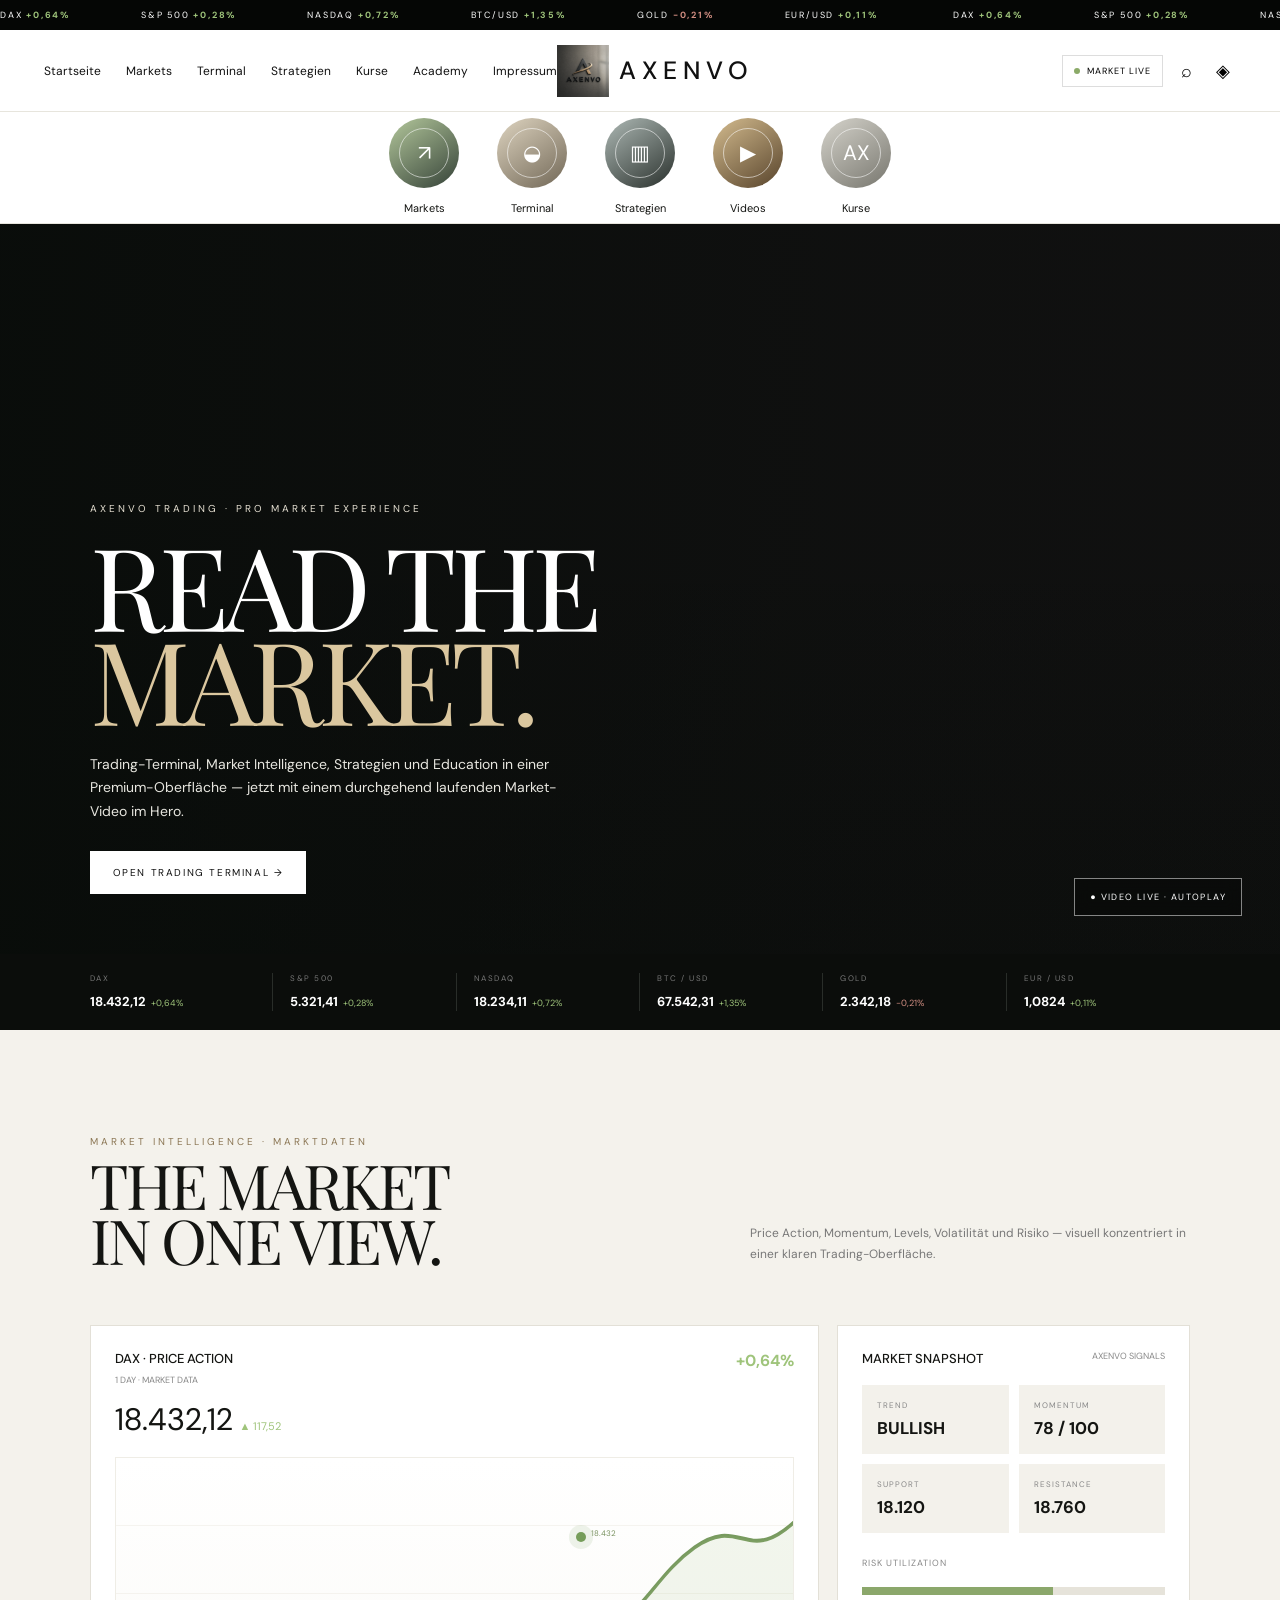
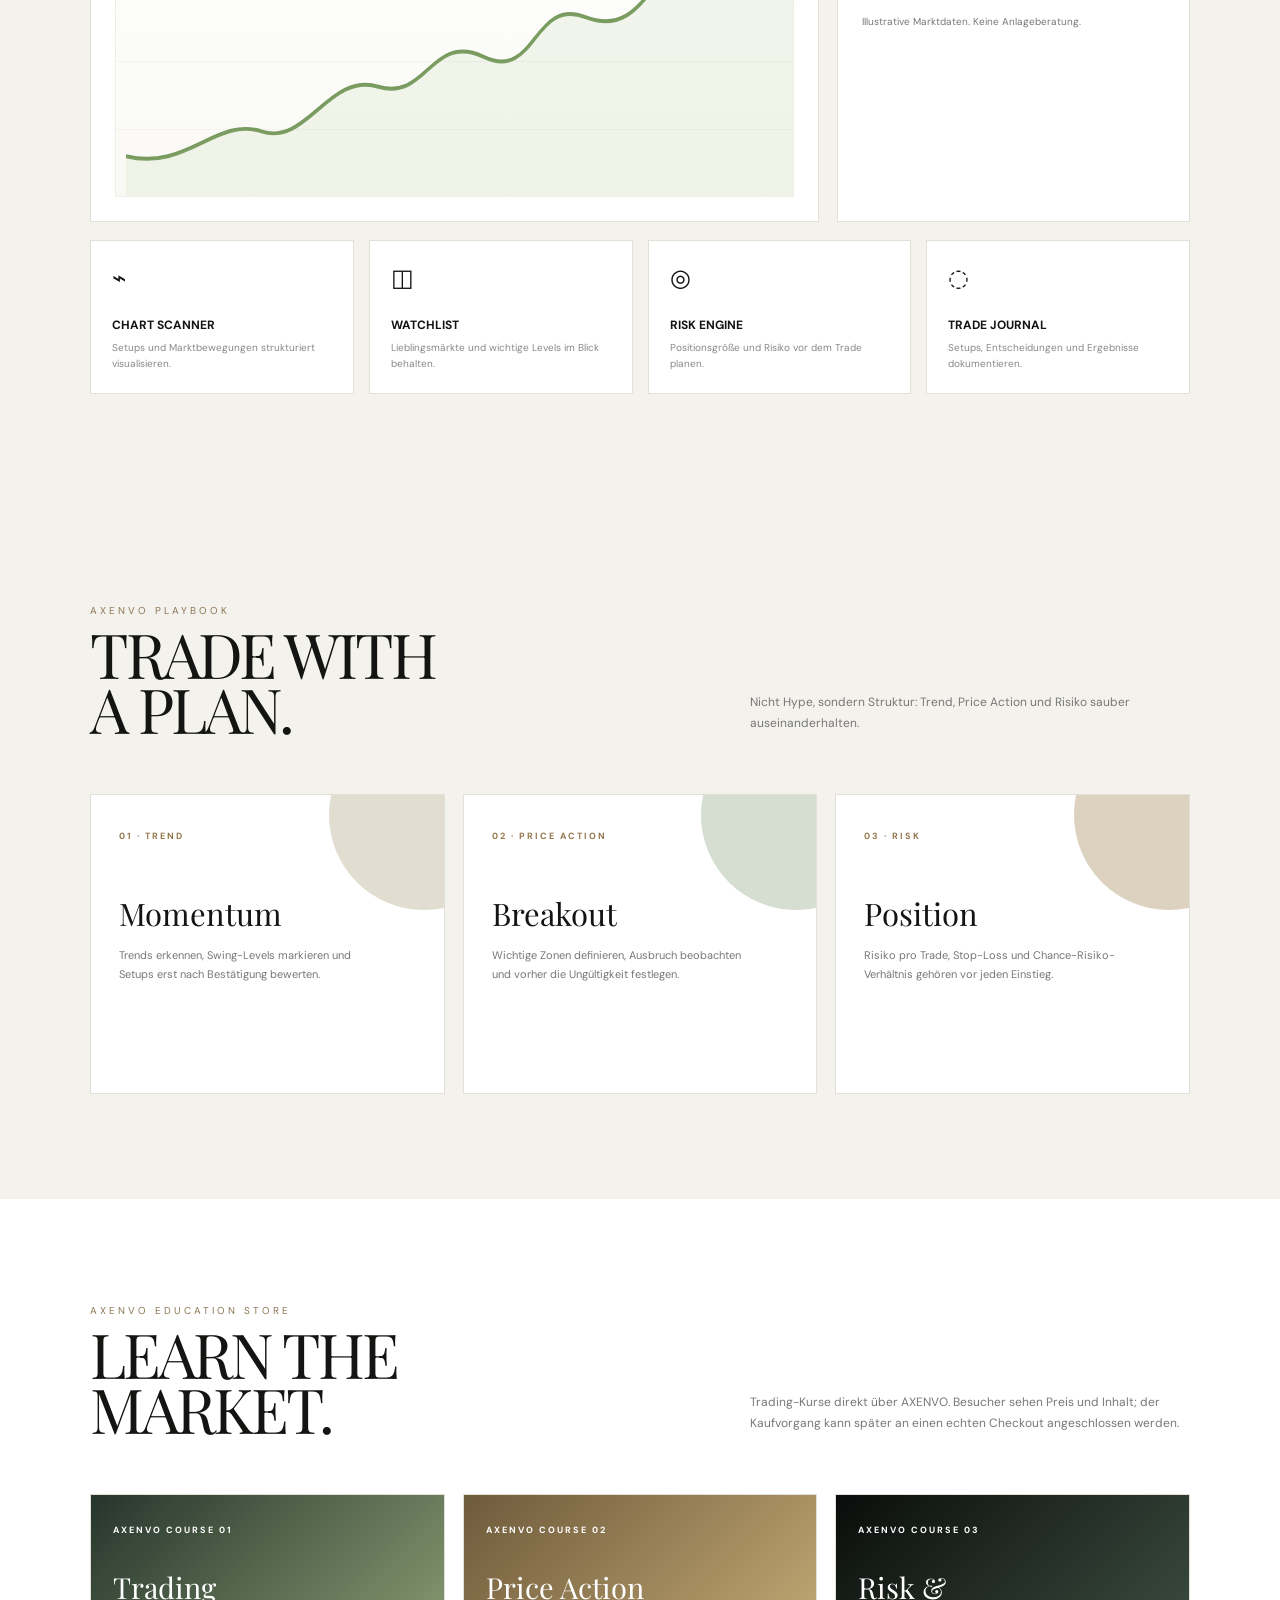
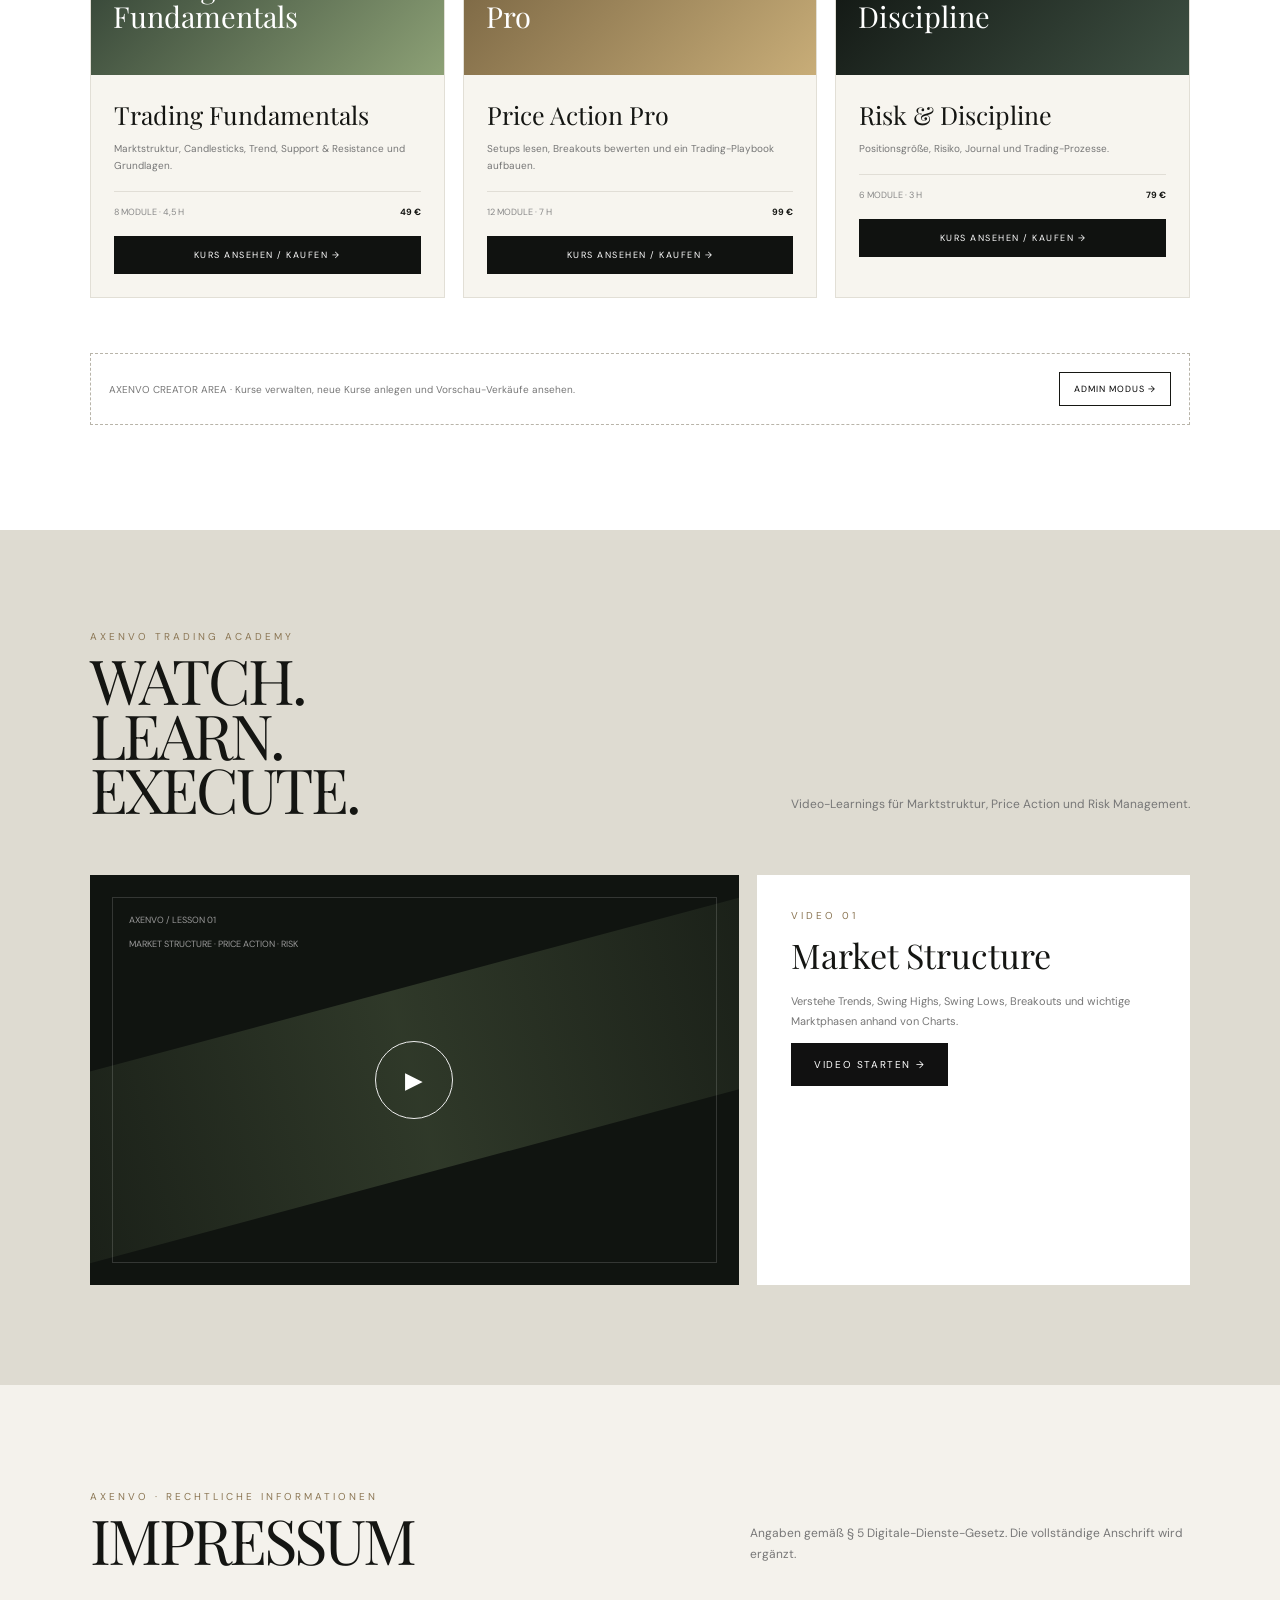
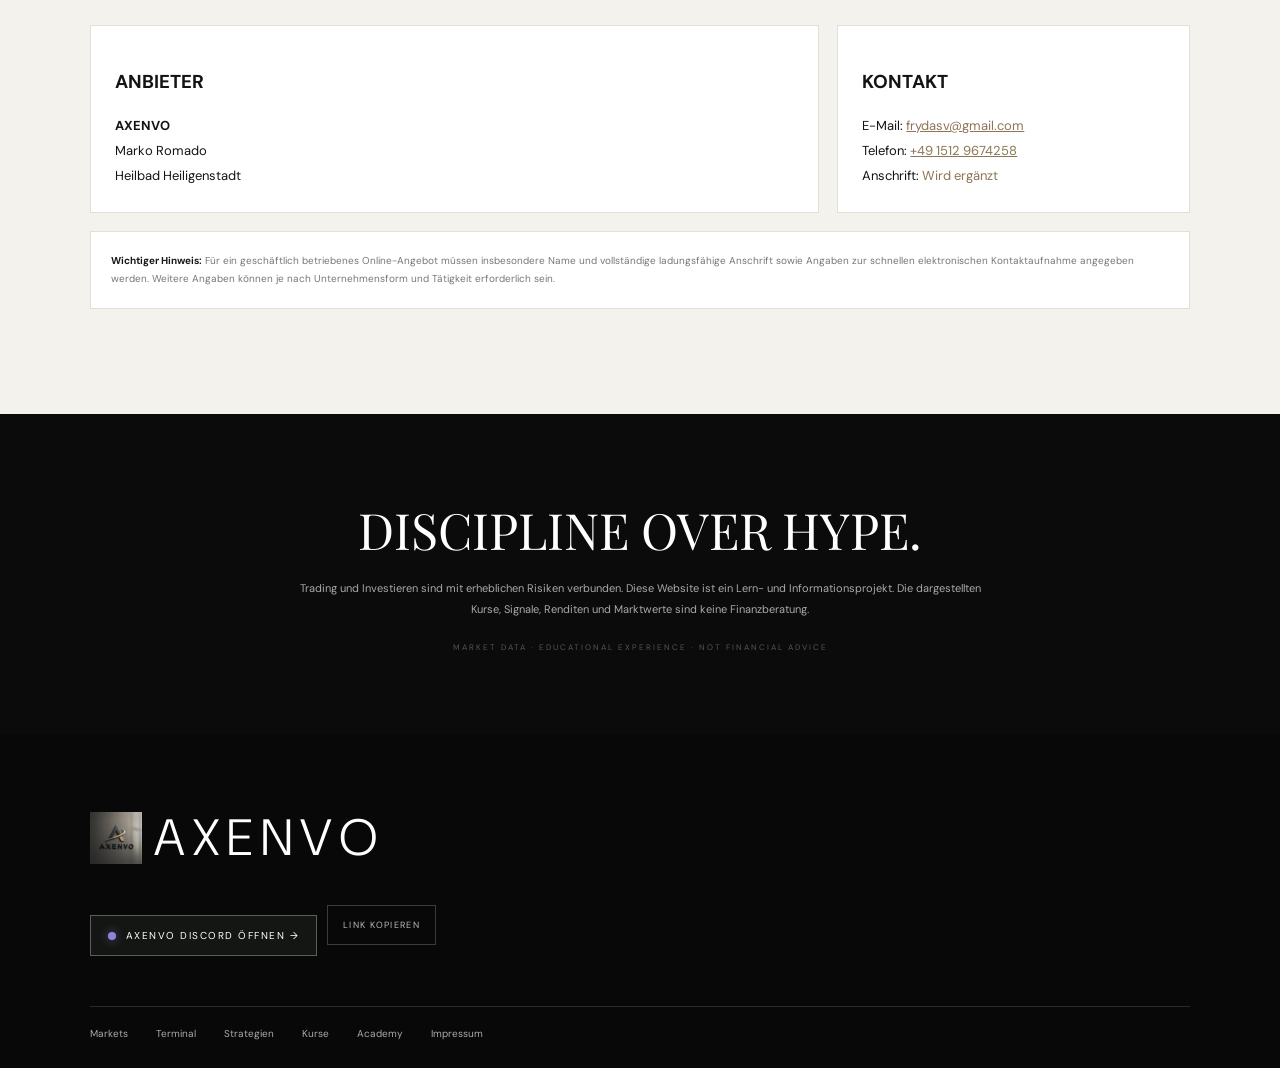
==== index.html @ d3777ba8 "Add files via upload" ====
<!doctype html>
<html lang="de">
<head>
<meta charset="utf-8">
<meta name="viewport" content="width=device-width,initial-scale=1">
<title>AXENVO — Trading Terminal</title>
<style>
@import url('https://fonts.googleapis.com/css2?family=DM+Sans:wght@400;500;600;700&family=Playfair+Display:wght@400;500&display=swap');
*{box-sizing:border-box}html{scroll-behavior:smooth}body{margin:0;background:#f4f2ec;color:#141512;font-family:"DM Sans",Arial,sans-serif}button,a{font:inherit}
.top{height:30px;background:#050605;color:#fff;display:flex;align-items:center;overflow:hidden;white-space:nowrap;font-size:9px;letter-spacing:1.8px}.ticker{min-width:max-content;animation:marquee 35s linear infinite}.ticker span{margin-right:70px}.up{color:#9fc47b}.down{color:#d28e82}@keyframes marquee{to{transform:translateX(-50%)}}
.header{height:82px;background:#fff;display:grid;grid-template-columns:1fr auto 1fr;align-items:center;padding:0 44px;border-bottom:1px solid #e7e5dd;position:sticky;top:0;z-index:50}.nav{display:flex;gap:25px;align-items:center}.nav a{font-size:12px;color:#111;text-decoration:none}.brand{display:flex;align-items:center;gap:10px;color:#111;text-decoration:none}.brand img{width:52px;height:52px;object-fit:contain;background:#fff}.brand b{font-size:25px;font-weight:500;letter-spacing:6px}.actions{justify-self:end;display:flex;align-items:center;gap:12px}.actions button{border:0;background:none;cursor:pointer;font-size:18px}.live{font-size:9px!important;letter-spacing:1px;border:1px solid #ddd!important;padding:9px 11px!important}.live:before{content:"";display:inline-block;width:6px;height:6px;border-radius:50%;background:#8baa68;margin-right:7px;animation:blink 1.4s infinite}@keyframes blink{50%{opacity:.2}}
.categories{height:112px;background:#fff;display:flex;justify-content:center;align-items:center;gap:38px;border-bottom:1px solid #e7e5dd}.cat{text-align:center;cursor:pointer}.circle{width:70px;height:70px;border-radius:50%;display:grid;place-items:center;margin-bottom:8px;color:#fff;font-size:21px;position:relative;overflow:hidden}.circle:after{content:"";position:absolute;inset:10px;border:1px solid rgba(255,255,255,.55);border-radius:50%}.c1{background:linear-gradient(145deg,#b4c89c,#344137)}.c2{background:linear-gradient(145deg,#ded4c0,#716756)}.c3{background:linear-gradient(145deg,#aeb9b5,#29302c)}.c4{background:linear-gradient(145deg,#d4bc8f,#57432b)}.c5{background:linear-gradient(145deg,#d6d4cc,#77766e)}.cat span{font-size:11px}
.hero{height:730px;position:relative;overflow:hidden;background:#111;display:flex;align-items:flex-end}.hero-video{position:absolute;inset:0;width:100%;height:100%;object-fit:cover;filter:brightness(.55) saturate(.82)}.hero-video-overlay{position:absolute;inset:0;background:linear-gradient(90deg,rgba(8,12,9,.84),rgba(8,12,9,.22) 65%,rgba(8,12,9,.08)),linear-gradient(0deg,rgba(8,12,9,.38),transparent 55%)}.hero-copy{position:relative;z-index:4;padding:0 7% 60px;color:#fff;max-width:820px}.eyebrow{font-size:10px;letter-spacing:3px;color:#e6e0d2;margin-bottom:22px}.hero h1{font-family:"Playfair Display",serif;font-size:clamp(70px,9vw,135px);font-weight:400;line-height:.82;letter-spacing:-6px;margin:0}.hero h1 em{color:#dbc79f;font-style:normal}.hero p{font-size:14px;line-height:1.7;max-width:470px;color:#e8e7e0;margin:27px 0}.btn{background:#fff;border:0;color:#111;padding:15px 23px;font-size:10px;letter-spacing:1.6px;cursor:pointer}.btn.dark{background:#111;color:#fff}.video-badge{position:absolute;right:38px;bottom:38px;z-index:5;border:1px solid rgba(255,255,255,.5);background:rgba(0,0,0,.25);backdrop-filter:blur(8px);color:#fff;padding:12px 15px;font-size:9px;letter-spacing:1.4px}
.market-strip{background:#0b0d0b;color:#fff;padding:19px 7%;display:grid;grid-template-columns:repeat(6,1fr);gap:0}.market{padding:0 17px;border-right:1px solid #292d29}.market:first-child{padding-left:0}.market:last-child{border:0}.market small{display:block;color:#777;font-size:8px;letter-spacing:1.5px;margin-bottom:7px}.market strong{font-size:13px}.market span{font-size:9px;margin-left:5px}
.section{padding:105px 7%;background:#f4f2ec}.head{display:flex;justify-content:space-between;align-items:end;gap:30px;margin-bottom:48px}.label{font-size:10px;letter-spacing:3px;color:#8b7654}.head h2{font-family:"Playfair Display",serif;font-weight:400;font-size:62px;line-height:.88;letter-spacing:-3px;margin:10px 0}.muted{color:#777;max-width:440px;line-height:1.75;font-size:12px}
.dashboard{display:grid;grid-template-columns:1.55fr .75fr;gap:18px}.card{background:#fff;border:1px solid #e3e0d7;padding:24px}.card-title{display:flex;justify-content:space-between;align-items:start}.card-title h3{font-size:13px;font-weight:500;margin:0}.card-title small{font-size:9px;color:#888}.big{font-size:31px;margin-top:11px}.big span{font-size:11px}.big-chart{height:340px;margin-top:17px;position:relative;overflow:hidden;background:linear-gradient(#fff,#faf9f5);border:1px solid #efede6}.gridlines{position:absolute;inset:0;background:repeating-linear-gradient(to bottom,transparent 0,transparent 67px,#ece9e1 68px)}.big-chart svg{position:absolute;inset:10px;width:100%;height:100%}.marker{position:absolute;left:68%;top:22%;width:10px;height:10px;border-radius:50%;background:#769d5a;box-shadow:0 0 0 7px rgba(118,157,90,.12)}.marker span{position:absolute;left:15px;top:-4px;font-size:8px;color:#78915f;white-space:nowrap}.stats{display:grid;grid-template-columns:1fr 1fr;gap:10px;margin-top:18px}.stat{background:#f3f1eb;padding:15px}.stat small{display:block;color:#888;font-size:8px;letter-spacing:1px}.stat strong{display:block;font-size:17px;margin-top:7px}.riskbar{margin-top:18px;height:8px;background:#e6e3da;position:relative}.riskbar i{position:absolute;left:0;top:0;bottom:0;width:63%;background:#8ba76b}
.tools{display:grid;grid-template-columns:repeat(4,1fr);gap:15px;margin-top:18px}.tool{background:#fff;border:1px solid #e3e0d7;padding:21px;min-height:145px}.tool .icon{font-size:24px;margin-bottom:24px}.tool h4{font-size:12px;margin:0 0 7px}.tool p{font-size:10px;color:#888;line-height:1.6;margin:0}
.strategy{display:grid;grid-template-columns:repeat(3,1fr);gap:18px}.strategy-card{background:#fff;border:1px solid #e3e0d7;min-height:300px;padding:28px;position:relative;overflow:hidden}.strategy-card:after{content:"";position:absolute;width:190px;height:190px;border-radius:50%;right:-75px;top:-75px;background:#e1ddd1}.strategy-card:nth-child(2):after{background:#d5ded0}.strategy-card:nth-child(3):after{background:#ddd2c0}.strategy-card strong{font-size:9px;letter-spacing:2px;color:#94764c}.strategy-card h3{font-family:"Playfair Display",serif;font-weight:400;font-size:31px;margin:48px 0 12px}.strategy-card p{font-size:11px;color:#777;line-height:1.75;max-width:260px}
.course-section{padding:105px 7%;background:#fff}.course-grid{display:grid;grid-template-columns:repeat(3,1fr);gap:18px}.course-card{border:1px solid #e2dfd6;background:#f7f5ef;overflow:hidden}.course-art{height:180px;background:linear-gradient(135deg,#26352c,#8da176);position:relative;color:#fff;padding:22px;overflow:hidden}.course-art.gold{background:linear-gradient(135deg,#6e5b3b,#c8ad78)}.course-art.dark{background:linear-gradient(135deg,#0a0d0b,#3f5143)}.course-art strong{font-size:9px;letter-spacing:2px}.course-art b{display:block;font-family:"Playfair Display",serif;font-weight:400;font-size:29px;line-height:1;margin-top:35px;max-width:190px}.course-info{padding:23px}.course-info h3{font-family:"Playfair Display",serif;font-size:25px;font-weight:400;margin:0 0 9px}.course-info p{font-size:10px;line-height:1.7;color:#777;margin:0 0 17px}.course-meta{display:flex;justify-content:space-between;font-size:9px;color:#888;border-top:1px solid #e1ded6;padding-top:14px}.course-price{color:#151613;font-weight:700}.buy{margin-top:18px;width:100%;padding:13px;background:#101210;color:#fff;border:0;cursor:pointer;font-size:9px;letter-spacing:1.5px}
.video-section{padding:100px 7%;background:#dedbd1}.video-grid{display:grid;grid-template-columns:1.2fr .8fr;gap:18px}.video{min-height:410px;background:#101410;position:relative;display:flex;align-items:center;justify-content:center;overflow:hidden}.video:before{content:"";position:absolute;width:170%;height:45%;background:linear-gradient(90deg,transparent,#8da774,transparent);transform:rotate(-15deg);animation:scan 4s linear infinite;opacity:.25}@keyframes scan{from{transform:translateX(-35%) rotate(-15deg)}to{transform:translateX(35%) rotate(-15deg)}}.video-ui{position:absolute;inset:22px;border:1px solid rgba(255,255,255,.15);padding:16px;color:#999;font-size:9px}.play{z-index:2;width:78px;height:78px;border:1px solid #eee;border-radius:50%;display:grid;place-items:center;color:#fff;font-size:23px}.video-caption{background:#fff;padding:34px}.video-caption h3{font-family:"Playfair Display",serif;font-size:34px;font-weight:400;margin:10px 0 14px}.video-caption p{font-size:11px;color:#777;line-height:1.8}
.admin-entry{margin-top:55px;border:1px dashed #b8b4a9;padding:18px;display:flex;justify-content:space-between;align-items:center;gap:20px}.admin-entry span{font-size:10px;color:#777}.admin-btn{border:1px solid #161713;background:#fff;padding:10px 14px;font-size:9px;letter-spacing:1px;cursor:pointer}
.risk{background:#0a0b0a;color:#fff;padding:82px 7%;text-align:center}.risk h2{font-family:"Playfair Display",serif;font-weight:400;font-size:50px;margin:0 0 15px}.risk p{max-width:690px;margin:auto;color:#aaa;font-size:11px;line-height:1.9}.risk small{display:block;color:#555;font-size:8px;letter-spacing:2px;margin-top:22px}

.discord-link{display:inline-flex;align-items:center;gap:10px;padding:12px 16px;border:1px solid #3a3c39;color:#fff;text-decoration:none;font-size:10px;letter-spacing:1.5px;margin-top:22px;transition:.25s}
.discord-link:hover{background:#fff;color:#111;border-color:#fff}
.discord-dot{width:8px;height:8px;border-radius:50%;background:#8f83d8;box-shadow:0 0 10px rgba(143,131,216,.55)}


.discord-wrap{display:flex;align-items:center;gap:10px;flex-wrap:wrap;margin-top:22px}.discord-link{display:inline-flex;align-items:center;gap:10px;padding:13px 17px;border:1px solid #5c5f59;background:#141614;color:#fff!important;text-decoration:none!important;font-size:10px;letter-spacing:1.5px;transition:.25s}.discord-link:hover{background:#fff;color:#111!important;border-color:#fff}.discord-dot{width:8px;height:8px;border-radius:50%;background:#8f83d8;box-shadow:0 0 10px rgba(143,131,216,.55)}.discord-copy{padding:13px 15px;border:1px solid #3a3c39;background:transparent;color:#bbb;font-size:9px;letter-spacing:1.3px;cursor:pointer}.discord-copy:hover{color:#fff;border-color:#777}.copy-toast{font-size:9px;color:#9fc47b;opacity:0;transition:.25s}.copy-toast.show{opacity:1}

footer{background:#070807;color:#fff;padding:70px 7% 28px}.footer-logo{display:flex;align-items:center;gap:12px;font-size:51px;letter-spacing:8px;font-weight:300}.footer-logo img{width:52px;height:52px;object-fit:contain;background:#fff}.footer-links{display:flex;gap:28px;border-top:1px solid #292b29;padding-top:20px;margin-top:50px}.footer-links a{color:#aaa;text-decoration:none;font-size:10px}
.admin-panel{position:fixed;inset:0;background:rgba(7,9,7,.78);backdrop-filter:blur(10px);z-index:200;display:none;align-items:center;justify-content:center;padding:20px}.admin-panel.open{display:flex}.admin-box{width:min(920px,100%);max-height:90vh;overflow:auto;background:#f4f2ec;color:#141512;border:1px solid #d8d4c8;padding:30px}.admin-top{display:flex;justify-content:space-between;align-items:start;border-bottom:1px solid #d8d4c8;padding-bottom:18px}.admin-top h2{font-family:"Playfair Display",serif;font-size:39px;font-weight:400;margin:0}.close-admin{border:0;background:none;font-size:25px;cursor:pointer}.admin-login{max-width:420px;margin:45px auto}.admin-login label{display:block;font-size:9px;letter-spacing:1.5px;margin-bottom:8px;color:#777}.admin-login input{width:100%;padding:13px;border:1px solid #d7d3c8;background:#fff;outline:none;margin-bottom:14px}.admin-login button{width:100%;padding:13px;background:#101210;color:#fff;border:0;cursor:pointer;font-size:9px;letter-spacing:1.5px}.admin-error{color:#a24f45;font-size:10px;min-height:20px}.admin-dashboard{display:none}.admin-dashboard.show{display:block}.admin-stats{display:grid;grid-template-columns:repeat(3,1fr);gap:10px;margin:22px 0}.admin-stat{background:#fff;padding:17px;border:1px solid #e0dcd2}.admin-stat small{display:block;font-size:8px;color:#888}.admin-stat strong{font-size:23px;display:block;margin-top:7px}.admin-layout{display:grid;grid-template-columns:1fr 1fr;gap:18px}.admin-card{background:#fff;border:1px solid #e0dcd2;padding:20px}.admin-card h3{font-size:12px;margin:0 0 16px}.course-row{display:flex;justify-content:space-between;gap:10px;padding:11px 0;border-bottom:1px solid #eee}.course-row span{font-size:10px}.danger{color:#a24f45}.tiny-btn{border:1px solid #ccc;background:#fff;padding:6px 8px;font-size:8px;cursor:pointer}.admin-form input,.admin-form textarea,.admin-form select{width:100%;padding:13px;border:1px solid #d7d3c8;background:#fff;outline:none;margin-bottom:14px}.admin-form button{width:100%;padding:13px;background:#101210;color:#fff;border:0;cursor:pointer;font-size:9px}
.search{position:fixed;inset:0;background:rgba(255,255,255,.97);z-index:100;display:none;align-items:center;justify-content:center}.search.open{display:flex}.search input{width:70%;font-size:39px;border:0;border-bottom:1px solid #111;background:none;outline:0;padding:15px}.search button{border:0;background:none;font-size:30px;cursor:pointer}
@media(max-width:950px){.header{grid-template-columns:1fr auto;padding:0 18px}.nav{display:none}.categories{justify-content:flex-start;overflow:auto;padding:0 18px}.hero{height:650px}.market-strip{grid-template-columns:repeat(3,1fr);gap:16px}.market{border:0}.course-grid{grid-template-columns:1fr}.video-grid{grid-template-columns:1fr}.admin-layout{grid-template-columns:1fr}.admin-stats{grid-template-columns:1fr 1fr}.section,.course-section,.video-section{padding:75px 22px}}
@media(max-width:560px){.brand b{font-size:18px}.brand img{width:40px;height:40px}.hero h1{font-size:62px}.market-strip{grid-template-columns:1fr 1fr}.head{display:block}.head h2{font-size:49px}.admin-stats{grid-template-columns:1fr}.footer-logo{font-size:38px}}
</style>
</head>
<body>
<div class="top"><div class="ticker">
<span>DAX <b class="up">+0,64%</b></span><span>S&amp;P 500 <b class="up">+0,28%</b></span><span>NASDAQ <b class="up">+0,72%</b></span><span>BTC/USD <b class="up">+1,35%</b></span><span>GOLD <b class="down">−0,21%</b></span><span>EUR/USD <b class="up">+0,11%</b></span>
<span>DAX <b class="up">+0,64%</b></span><span>S&amp;P 500 <b class="up">+0,28%</b></span><span>NASDAQ <b class="up">+0,72%</b></span><span>BTC/USD <b class="up">+1,35%</b></span><span>GOLD <b class="down">−0,21%</b></span><span>EUR/USD <b class="up">+0,11%</b></span>
</div></div>

<header class="header">
<nav class="nav"><a href="#home">Startseite</a><a href="#markets">Markets</a><a href="#terminal">Terminal</a><a href="#strategies">Strategien</a><a href="#courses">Kurse</a><a href="#academy">Academy</a><a href="#impressum">Impressum</a></nav>
<a class="brand" href="#home"><img src="assets/axenvo-logo.png" alt="AXENVO Logo"><b>AXENVO</b></a>
<div class="actions"><button class="live">MARKET LIVE</button><button onclick="openSearch()">⌕</button><button onclick="go('terminal')">◈</button></div>
</header>

<div class="categories">
<div class="cat" onclick="go('markets')"><div class="circle c1">↗</div><span>Markets</span></div>
<div class="cat" onclick="go('terminal')"><div class="circle c2">◒</div><span>Terminal</span></div>
<div class="cat" onclick="go('strategies')"><div class="circle c3">▥</div><span>Strategien</span></div>
<div class="cat" onclick="go('academy')"><div class="circle c4">▶</div><span>Videos</span></div>
<div class="cat" onclick="go('courses')"><div class="circle c5">AX</div><span>Kurse</span></div>
</div>

<section class="hero" id="home">
<video class="hero-video" autoplay muted loop playsinline preload="auto">
<source src="assets/axenvo-market-loop.mp4" type="video/mp4">
</video>
<div class="hero-video-overlay"></div>
<div class="video-badge">● VIDEO LIVE · AUTOPLAY</div>
<div class="hero-copy">
<div class="eyebrow">AXENVO TRADING · PRO MARKET EXPERIENCE</div>
<h1>READ THE<br><em>MARKET.</em></h1>
<p>Trading-Terminal, Market Intelligence, Strategien und Education in einer Premium-Oberfläche — jetzt mit einem durchgehend laufenden Market-Video im Hero.</p>
<button class="btn" onclick="go('terminal')">OPEN TRADING TERMINAL →</button>
</div>
</section>

<div class="market-strip">
<div class="market"><small>DAX</small><strong>18.432,12</strong><span class="up">+0,64%</span></div>
<div class="market"><small>S&amp;P 500</small><strong>5.321,41</strong><span class="up">+0,28%</span></div>
<div class="market"><small>NASDAQ</small><strong>18.234,11</strong><span class="up">+0,72%</span></div>
<div class="market"><small>BTC / USD</small><strong>67.542,31</strong><span class="up">+1,35%</span></div>
<div class="market"><small>GOLD</small><strong>2.342,18</strong><span class="down">−0,21%</span></div>
<div class="market"><small>EUR / USD</small><strong>1,0824</strong><span class="up">+0,11%</span></div>
</div>

<section class="section" id="markets">
<div class="head"><div><div class="label">MARKET INTELLIGENCE · MARKTDATEN</div><h2>THE MARKET<br>IN ONE VIEW.</h2></div><p class="muted">Price Action, Momentum, Levels, Volatilität und Risiko — visuell konzentriert in einer klaren Trading-Oberfläche.</p></div>
<div class="dashboard">
<div class="card" id="terminal"><div class="card-title"><div><h3>DAX · PRICE ACTION</h3><small>1 DAY · MARKET DATA</small></div><strong class="up">+0,64%</strong></div><div class="big">18.432,12 <span class="up">▲ 117,52</span></div><div class="big-chart"><div class="gridlines"></div><svg viewBox="0 0 900 340" preserveAspectRatio="none"><path d="M0 290 C80 305 120 250 180 265 S270 205 335 220 S405 165 475 190 S540 130 610 150 S690 115 755 80 S825 105 900 45" fill="none" stroke="#789a5f" stroke-width="4"/><path d="M0 290 C80 305 120 250 180 265 S270 205 335 220 S405 165 475 190 S540 130 610 150 S690 115 755 80 S825 105 900 45 L900 340 L0 340Z" fill="#9fbd7c" opacity=".12"/></svg><div class="marker"><span>18.432</span></div></div></div>
<div class="card"><div class="card-title"><h3>MARKET SNAPSHOT</h3><small>AXENVO SIGNALS</small></div><div class="stats"><div class="stat"><small>TREND</small><strong class="positive">BULLISH</strong></div><div class="stat"><small>MOMENTUM</small><strong>78 / 100</strong></div><div class="stat"><small>SUPPORT</small><strong>18.120</strong></div><div class="stat"><small>RESISTANCE</small><strong>18.760</strong></div></div><div style="margin-top:24px;font-size:9px;color:#888;letter-spacing:1px">RISK UTILIZATION</div><div class="riskbar"><i></i></div><p class="muted" style="font-size:10px;margin-top:18px">Illustrative Marktdaten. Keine Anlageberatung.</p></div>
</div>
<div class="tools">
<div class="tool"><div class="icon">⌁</div><h4>CHART SCANNER</h4><p>Setups und Marktbewegungen strukturiert visualisieren.</p></div>
<div class="tool"><div class="icon">◫</div><h4>WATCHLIST</h4><p>Lieblingsmärkte und wichtige Levels im Blick behalten.</p></div>
<div class="tool"><div class="icon">◎</div><h4>RISK ENGINE</h4><p>Positionsgröße und Risiko vor dem Trade planen.</p></div>
<div class="tool"><div class="icon">◌</div><h4>TRADE JOURNAL</h4><p>Setups, Entscheidungen und Ergebnisse dokumentieren.</p></div>
</div>
</section>

<section class="section" id="strategies">
<div class="head"><div><div class="label">AXENVO PLAYBOOK</div><h2>TRADE WITH<br>A PLAN.</h2></div><p class="muted">Nicht Hype, sondern Struktur: Trend, Price Action und Risiko sauber auseinanderhalten.</p></div>
<div class="strategy">
<article class="strategy-card"><strong>01 · TREND</strong><h3>Momentum</h3><p>Trends erkennen, Swing-Levels markieren und Setups erst nach Bestätigung bewerten.</p></article>
<article class="strategy-card"><strong>02 · PRICE ACTION</strong><h3>Breakout</h3><p>Wichtige Zonen definieren, Ausbruch beobachten und vorher die Ungültigkeit festlegen.</p></article>
<article class="strategy-card"><strong>03 · RISK</strong><h3>Position</h3><p>Risiko pro Trade, Stop-Loss und Chance-Risiko-Verhältnis gehören vor jeden Einstieg.</p></article>
</div>
</section>

<section class="course-section" id="courses">
<div class="head"><div><div class="label">AXENVO EDUCATION STORE</div><h2>LEARN THE<br>MARKET.</h2></div><p class="muted">Trading-Kurse direkt über AXENVO. Besucher sehen Preis und Inhalt; der Kaufvorgang kann später an einen echten Checkout angeschlossen werden.</p></div>
<div class="course-grid">
<article class="course-card"><div class="course-art"><strong>AXENVO COURSE 01</strong><b>Trading Fundamentals</b></div><div class="course-info"><h3>Trading Fundamentals</h3><p>Marktstruktur, Candlesticks, Trend, Support &amp; Resistance und Grundlagen.</p><div class="course-meta"><span>8 MODULE · 4,5 H</span><span class="course-price">49 €</span></div><button class="buy" onclick="buyCourse('Trading Fundamentals',49)">KURS ANSEHEN / KAUFEN →</button></div></article>
<article class="course-card"><div class="course-art gold"><strong>AXENVO COURSE 02</strong><b>Price Action Pro</b></div><div class="course-info"><h3>Price Action Pro</h3><p>Setups lesen, Breakouts bewerten und ein Trading-Playbook aufbauen.</p><div class="course-meta"><span>12 MODULE · 7 H</span><span class="course-price">99 €</span></div><button class="buy" onclick="buyCourse('Price Action Pro',99)">KURS ANSEHEN / KAUFEN →</button></div></article>
<article class="course-card"><div class="course-art dark"><strong>AXENVO COURSE 03</strong><b>Risk &amp; Discipline</b></div><div class="course-info"><h3>Risk &amp; Discipline</h3><p>Positionsgröße, Risiko, Journal und Trading-Prozesse.</p><div class="course-meta"><span>6 MODULE · 3 H</span><span class="course-price">79 €</span></div><button class="buy" onclick="buyCourse('Risk & Discipline',79)">KURS ANSEHEN / KAUFEN →</button></div></article>
</div>
<div class="admin-entry"><span>AXENVO CREATOR AREA · Kurse verwalten, neue Kurse anlegen und Vorschau-Verkäufe ansehen.</span><button class="admin-btn" onclick="openAdmin()">ADMIN MODUS →</button></div>
</section>

<section class="video-section" id="academy">
<div class="head"><div><div class="label">AXENVO TRADING ACADEMY</div><h2>WATCH.<br>LEARN.<br>EXECUTE.</h2></div><p class="muted">Video-Learnings für Marktstruktur, Price Action und Risk Management.</p></div>
<div class="video-grid">
<div class="video"><div class="video-ui">AXENVO / LESSON 01<br><br>MARKET STRUCTURE · PRICE ACTION · RISK</div><div class="play">▶</div></div>
<div class="video-caption"><div class="label">VIDEO 01</div><h3>Market Structure</h3><p>Verstehe Trends, Swing Highs, Swing Lows, Breakouts und wichtige Marktphasen anhand von Charts.</p><button class="btn dark" onclick="alert('Hier kannst du später einen echten YouTube-Link oder eine MP4-Datei einsetzen.')">VIDEO STARTEN →</button></div>
</div>
</section>


<section class="section" id="impressum">
<div class="head"><div><div class="label">AXENVO · RECHTLICHE INFORMATIONEN</div><h2>IMPRESSUM</h2></div>
<p class="muted">Angaben gemäß § 5 Digitale-Dienste-Gesetz. Die vollständige Anschrift wird ergänzt.</p></div>
<div class="dashboard">
<div class="card">
<h3>ANBIETER</h3>
<div style="margin-top:20px;line-height:1.9;font-size:13px">
<strong>AXENVO</strong><br>
Marko Romado<br>
Heilbad Heiligenstadt
</div>
</div>
<div class="card">
<h3>KONTAKT</h3>
<div style="margin-top:20px;line-height:1.9;font-size:13px">
E-Mail: <a href="mailto:frydasv@gmail.com" style="color:#8c7654">frydasv@gmail.com</a><br>
Telefon: <a href="tel:+4915129674258" style="color:#8c7654">+49 1512 9674258</a><br>
Anschrift: <span style="color:#8c7654">Wird ergänzt</span>
</div>
</div>
</div>
<div style="margin-top:18px;padding:20px;border:1px solid #e3e0d7;background:#fff;color:#777;font-size:10px;line-height:1.8">
<strong style="color:#171714">Wichtiger Hinweis:</strong> Für ein geschäftlich betriebenes Online-Angebot müssen insbesondere Name und vollständige ladungsfähige Anschrift sowie Angaben zur schnellen elektronischen Kontaktaufnahme angegeben werden. Weitere Angaben können je nach Unternehmensform und Tätigkeit erforderlich sein.
</div>
</section>

<section class="risk"><h2>DISCIPLINE OVER HYPE.</h2><p>Trading und Investieren sind mit erheblichen Risiken verbunden. Diese Website ist ein Lern- und Informationsprojekt. Die dargestellten Kurse, Signale, Renditen und Marktwerte sind keine Finanzberatung.</p><small>MARKET DATA · EDUCATIONAL EXPERIENCE · NOT FINANCIAL ADVICE</small></section>

<footer>
<div class="footer-logo"><img src="assets/axenvo-logo.png" alt="AXENVO Logo">AXENVO</div>
<div class="discord-wrap">
<a class="discord-link" href="https://discord.gg/AcEPnz6eP" target="_blank" rel="noopener noreferrer"><span class="discord-dot"></span>AXENVO DISCORD ÖFFNEN →</a>
<button class="discord-copy" type="button" onclick="copyDiscord()">LINK KOPIEREN</button>
<span class="copy-toast" id="copyToast">Discord-Link kopiert</span>
</div>
<div class="footer-links"><a href="#markets">Markets</a><a href="#terminal">Terminal</a><a href="#strategies">Strategien</a><a href="#courses">Kurse</a><a href="#academy">Academy</a><a href="#impressum">Impressum</a></div>
</footer>

<div class="admin-panel" id="adminPanel">
<div class="admin-box">
<div class="admin-top"><div><div class="label">AXENVO CREATOR AREA</div><h2>ADMIN MODE</h2></div><button class="close-admin" onclick="closeAdmin()">×</button></div>
<div class="admin-login" id="adminLogin"><label>ADMIN PASSWORD</label><input id="adminPassword" type="password" placeholder="Passwort eingeben …"><div class="admin-error" id="adminError"></div><button onclick="loginAdmin()">ADMIN LOGIN →</button><p style="font-size:9px;color:#888;line-height:1.6;margin-top:16px">Vorschau-Schutz für diese statische Website.</p></div>
<div class="admin-dashboard" id="adminDashboard"><div class="admin-stats"><div class="admin-stat"><small>KURSE</small><strong id="adminCourseCount">3</strong></div><div class="admin-stat"><small>VERKÄUFE</small><strong id="adminSales">0</strong></div><div class="admin-stat"><small>UMSATZ</small><strong id="adminRevenue">0 €</strong></div></div><div class="admin-layout"><div class="admin-card"><h3>KURSE VERWALTEN</h3><div id="courseRows"></div></div><div class="admin-card"><h3>NEUEN KURS ANLEGEN</h3><input id="newCourseName" placeholder="Kursname"><input id="newCoursePrice" type="number" placeholder="Preis in €"><textarea id="newCourseDesc" rows="4" placeholder="Kurzbeschreibung"></textarea><button onclick="addCourse()">KURS HINZUFÜGEN →</button></div></div></div>
</div></div>

<div class="search" id="search"><input id="searchInput" placeholder="Market, Strategie oder Thema suchen …"><button onclick="closeSearch()">×</button></div>

<script>
const ADMIN_PASSWORD="AXENVO2026";
let courses=JSON.parse(localStorage.getItem("axenvo_courses")||"null")||[{name:"Trading Fundamentals",price:49},{name:"Price Action Pro",price:99},{name:"Risk & Discipline",price:79}];
let sales=JSON.parse(localStorage.getItem("axenvo_sales")||"[]");
function go(id){document.getElementById(id).scrollIntoView({behavior:"smooth"})}
function openSearch(){document.getElementById("search").classList.add("open");document.getElementById("searchInput").focus()}
function closeSearch(){document.getElementById("search").classList.remove("open")}
function openAdmin(){document.getElementById("adminPanel").classList.add("open");document.getElementById("adminPassword").focus()}
function closeAdmin(){document.getElementById("adminPanel").classList.remove("open")}
function loginAdmin(){if(document.getElementById("adminPassword").value===ADMIN_PASSWORD){document.getElementById("adminLogin").style.display="none";document.getElementById("adminDashboard").classList.add("show");renderAdmin()}else{document.getElementById("adminError").textContent="Passwort nicht korrekt."}}
function buyCourse(name,price){if(confirm(name+" für "+price+" € öffnen?\\n\\nShop: Es wird keine echte Zahlung durchgeführt.")){sales.push({name,price,date:new Date().toLocaleString("de-DE")});localStorage.setItem("axenvo_sales",JSON.stringify(sales));alert("Kaufvorgang gespeichert.")}
}
function renderAdmin(){document.getElementById("adminCourseCount").textContent=courses.length;document.getElementById("adminSales").textContent=sales.length;document.getElementById("adminRevenue").textContent=sales.reduce((a,b)=>a+b.price,0).toFixed(2).replace(".",",")+" €";document.getElementById("courseRows").innerHTML=courses.map((c,i)=>`<div class="course-row"><span>${c.name}<br><small>${c.price} €</small></span><button class="tiny-btn danger" onclick="removeCourse(${i})">LÖSCHEN</button></div>`).join("")}
function addCourse(){const name=document.getElementById("newCourseName").value.trim(),price=Number(document.getElementById("newCoursePrice").value);if(!name||!price){alert("Bitte Kursname und Preis eintragen.");return}courses.push({name,price});localStorage.setItem("axenvo_courses",JSON.stringify(courses));renderAdmin();document.getElementById("newCourseName").value="";document.getElementById("newCoursePrice").value=""}
function removeCourse(i){if(confirm("Diesen Kurs entfernen?")){courses.splice(i,1);localStorage.setItem("axenvo_courses",JSON.stringify(courses));renderAdmin()}}
document.getElementById("searchInput").addEventListener("keydown",e=>{if(e.key==="Enter"){go("markets");closeSearch()}})
document.addEventListener("keydown",e=>{if(e.key==="Escape"){closeAdmin();closeSearch()}})

function copyDiscord(){
  const url="https://discord.gg/AcEPnz6eP";
  navigator.clipboard.writeText(url).then(()=>{
    const el=document.getElementById("copyToast");
    el.classList.add("show");
    setTimeout(()=>el.classList.remove("show"),1800);
  }).catch(()=>{
    prompt("Discord-Link kopieren:",url);
  });
}

</script>
</body>
</html>
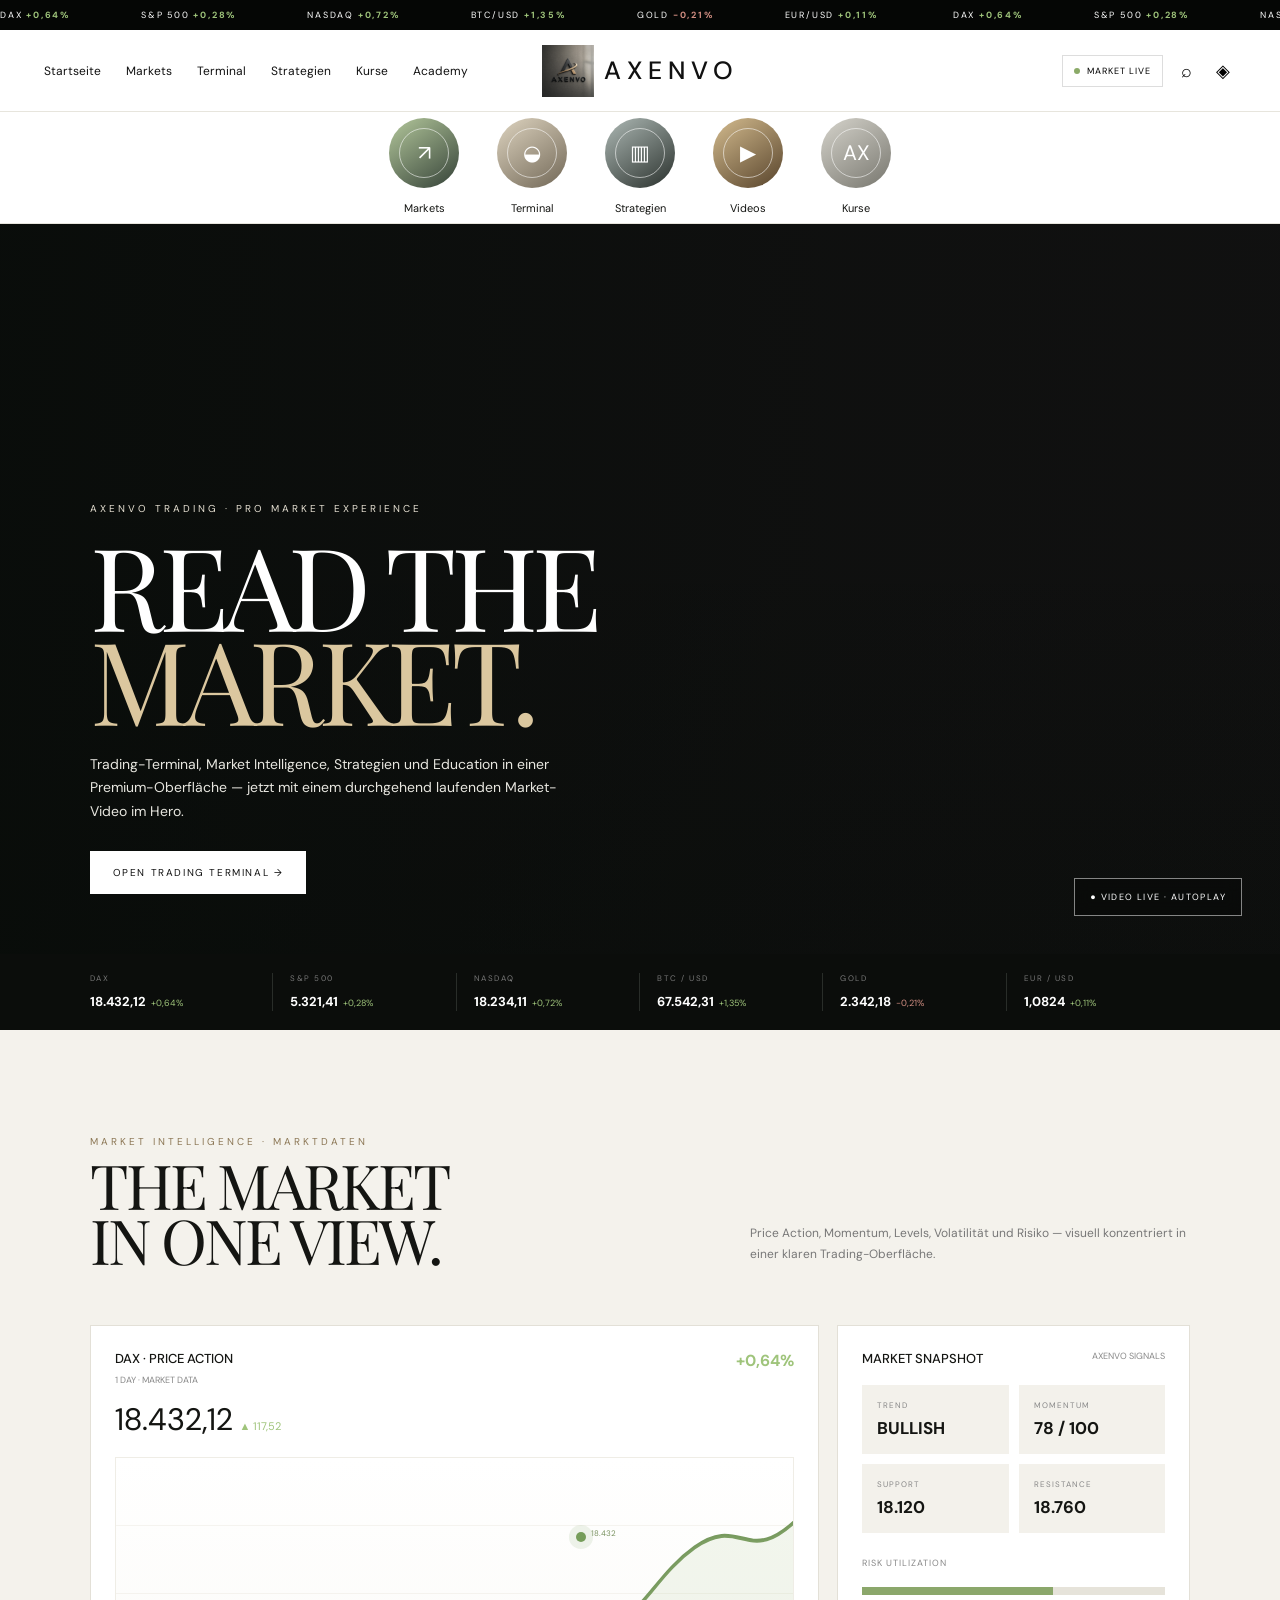
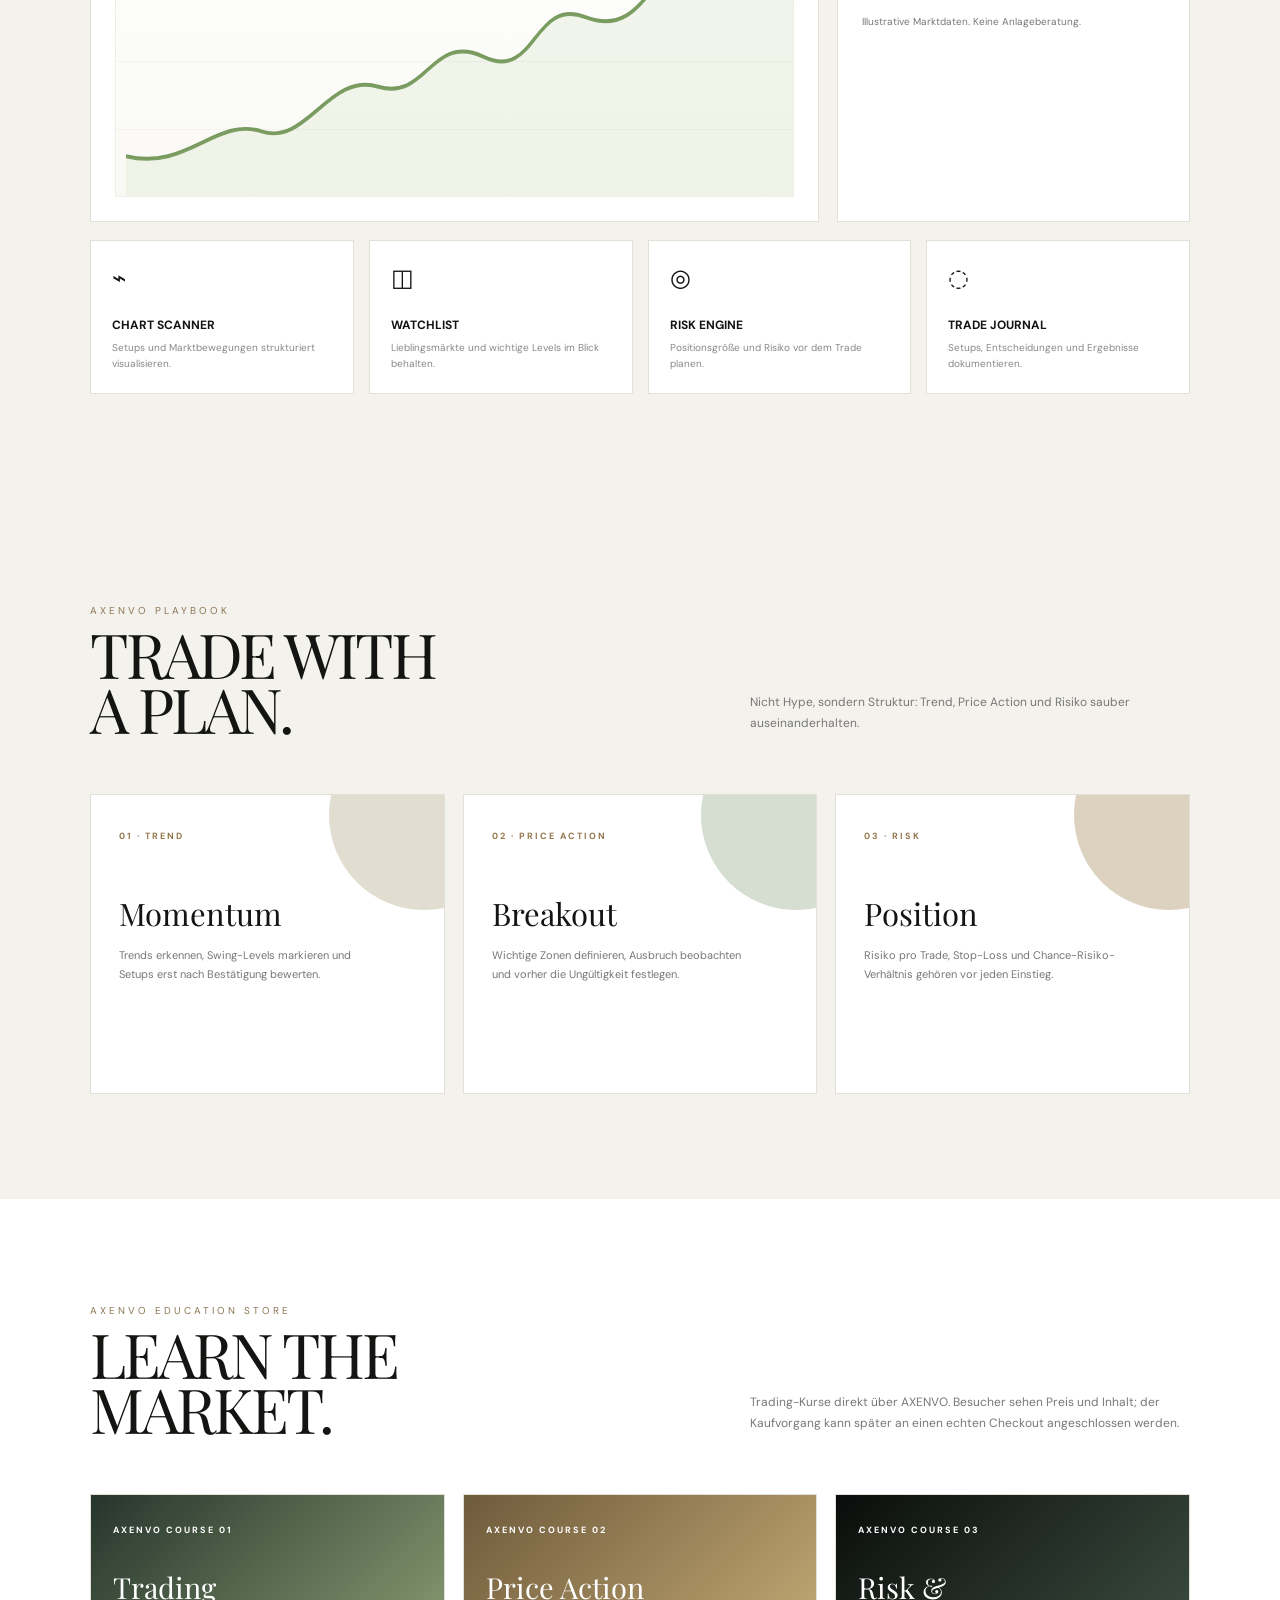
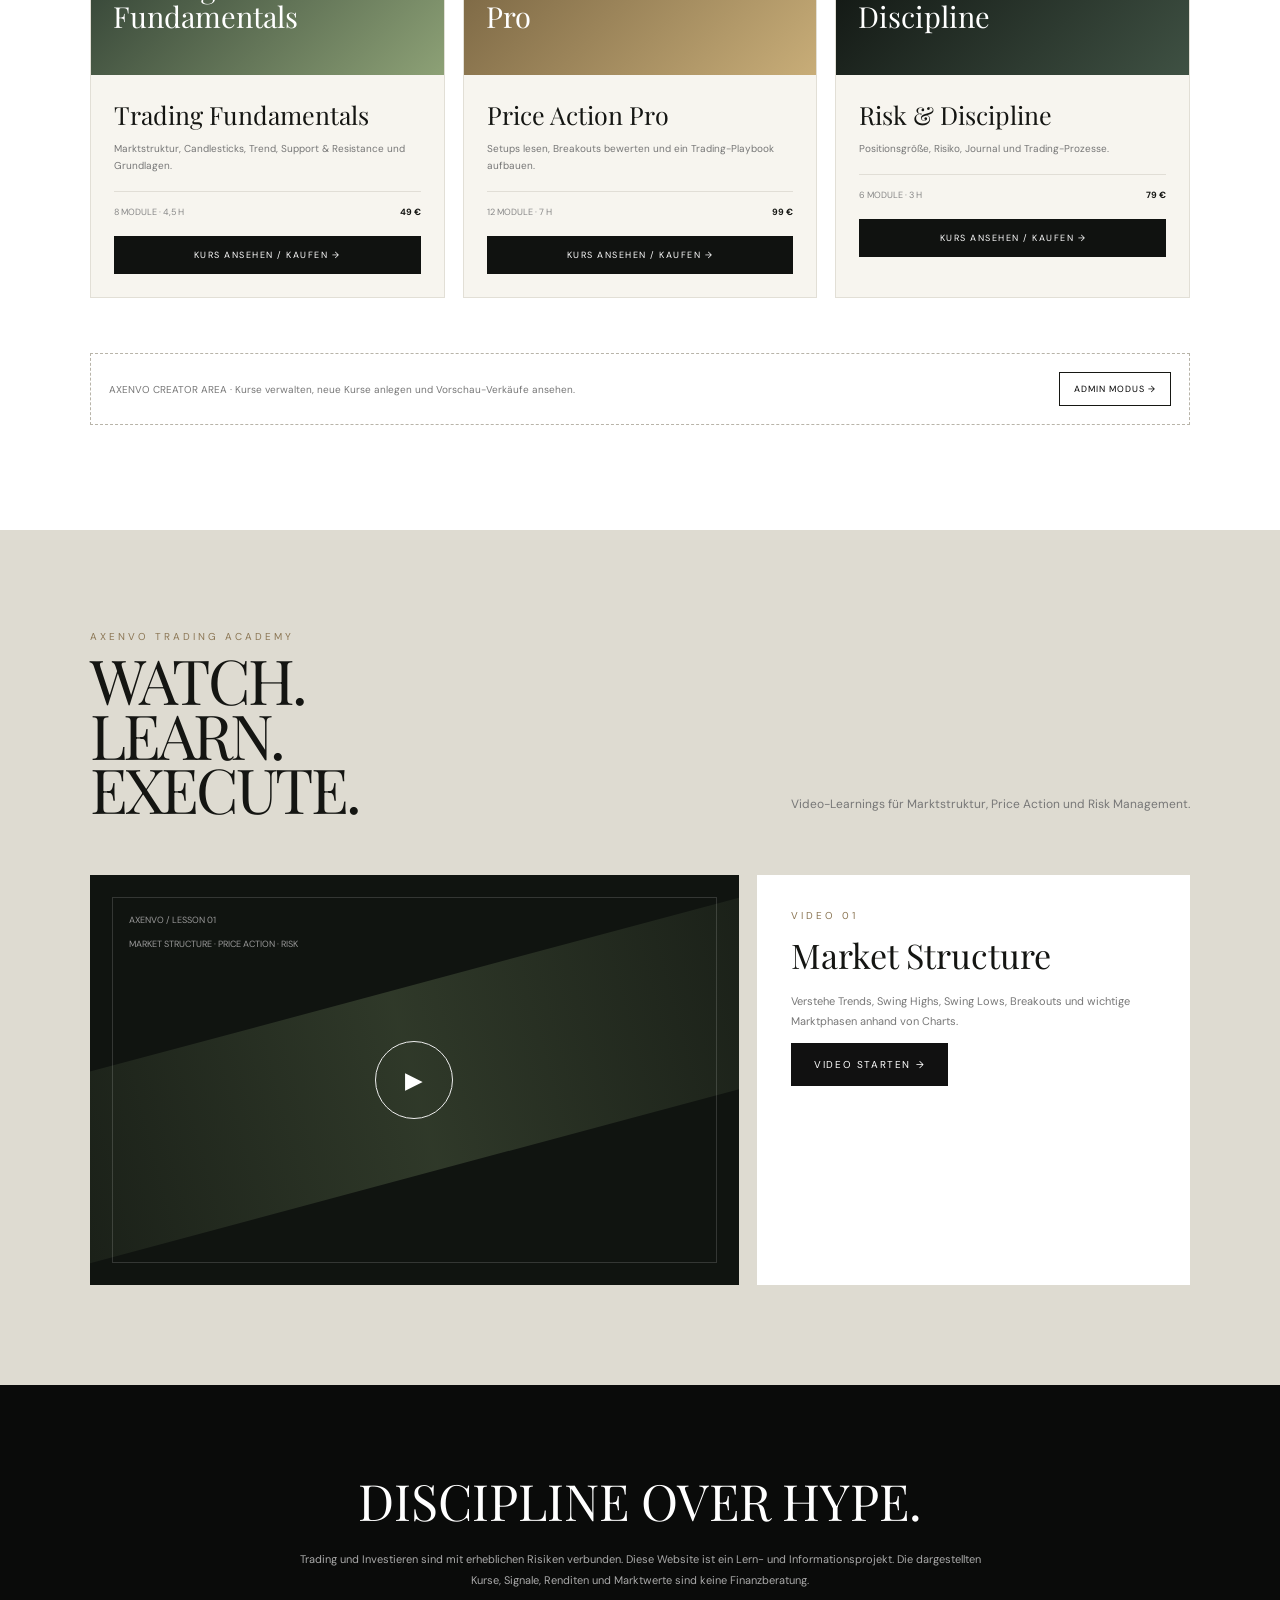
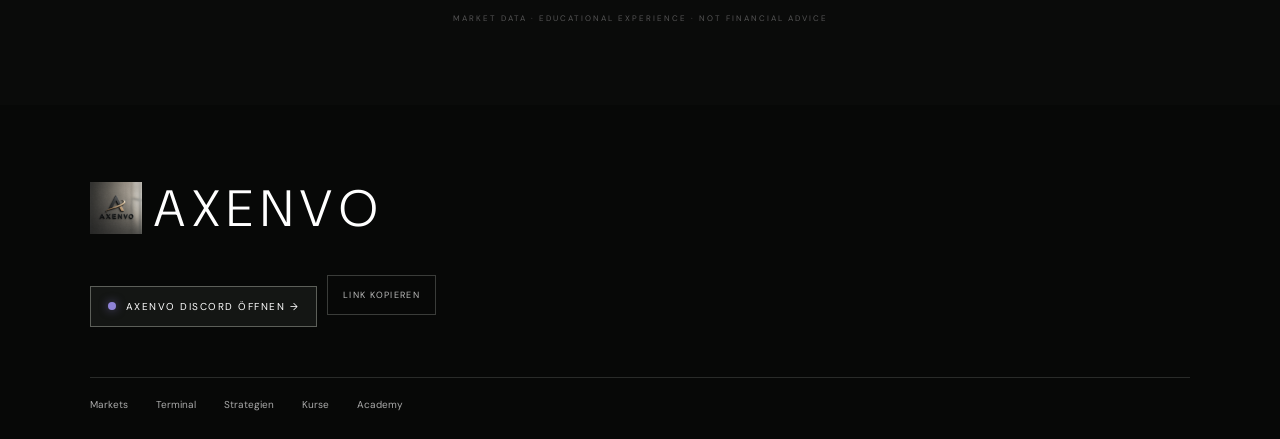
==== commit 06ebe020: "Add files via upload" ====
--- a/index.html
+++ b/index.html
@@ -42,7 +42,7 @@
 </div></div>
 
 <header class="header">
-<nav class="nav"><a href="#home">Startseite</a><a href="#markets">Markets</a><a href="#terminal">Terminal</a><a href="#strategies">Strategien</a><a href="#courses">Kurse</a><a href="#academy">Academy</a><a href="#impressum">Impressum</a></nav>
+<nav class="nav"><a href="#home">Startseite</a><a href="#markets">Markets</a><a href="#terminal">Terminal</a><a href="#strategies">Strategien</a><a href="#courses">Kurse</a><a href="#academy">Academy</a></nav>
 <a class="brand" href="#home"><img src="assets/axenvo-logo.png" alt="AXENVO Logo"><b>AXENVO</b></a>
 <div class="actions"><button class="live">MARKET LIVE</button><button onclick="openSearch()">⌕</button><button onclick="go('terminal')">◈</button></div>
 </header>
@@ -120,32 +120,6 @@
 </section>
 
 
-<section class="section" id="impressum">
-<div class="head"><div><div class="label">AXENVO · RECHTLICHE INFORMATIONEN</div><h2>IMPRESSUM</h2></div>
-<p class="muted">Angaben gemäß § 5 Digitale-Dienste-Gesetz. Die vollständige Anschrift wird ergänzt.</p></div>
-<div class="dashboard">
-<div class="card">
-<h3>ANBIETER</h3>
-<div style="margin-top:20px;line-height:1.9;font-size:13px">
-<strong>AXENVO</strong><br>
-Marko Romado<br>
-Heilbad Heiligenstadt
-</div>
-</div>
-<div class="card">
-<h3>KONTAKT</h3>
-<div style="margin-top:20px;line-height:1.9;font-size:13px">
-E-Mail: <a href="mailto:frydasv@gmail.com" style="color:#8c7654">frydasv@gmail.com</a><br>
-Telefon: <a href="tel:+4915129674258" style="color:#8c7654">+49 1512 9674258</a><br>
-Anschrift: <span style="color:#8c7654">Wird ergänzt</span>
-</div>
-</div>
-</div>
-<div style="margin-top:18px;padding:20px;border:1px solid #e3e0d7;background:#fff;color:#777;font-size:10px;line-height:1.8">
-<strong style="color:#171714">Wichtiger Hinweis:</strong> Für ein geschäftlich betriebenes Online-Angebot müssen insbesondere Name und vollständige ladungsfähige Anschrift sowie Angaben zur schnellen elektronischen Kontaktaufnahme angegeben werden. Weitere Angaben können je nach Unternehmensform und Tätigkeit erforderlich sein.
-</div>
-</section>
-
 <section class="risk"><h2>DISCIPLINE OVER HYPE.</h2><p>Trading und Investieren sind mit erheblichen Risiken verbunden. Diese Website ist ein Lern- und Informationsprojekt. Die dargestellten Kurse, Signale, Renditen und Marktwerte sind keine Finanzberatung.</p><small>MARKET DATA · EDUCATIONAL EXPERIENCE · NOT FINANCIAL ADVICE</small></section>
 
 <footer>
@@ -155,7 +129,7 @@
 <button class="discord-copy" type="button" onclick="copyDiscord()">LINK KOPIEREN</button>
 <span class="copy-toast" id="copyToast">Discord-Link kopiert</span>
 </div>
-<div class="footer-links"><a href="#markets">Markets</a><a href="#terminal">Terminal</a><a href="#strategies">Strategien</a><a href="#courses">Kurse</a><a href="#academy">Academy</a><a href="#impressum">Impressum</a></div>
+<div class="footer-links"><a href="#markets">Markets</a><a href="#terminal">Terminal</a><a href="#strategies">Strategien</a><a href="#courses">Kurse</a><a href="#academy">Academy</a></div>
 </footer>
 
 <div class="admin-panel" id="adminPanel">
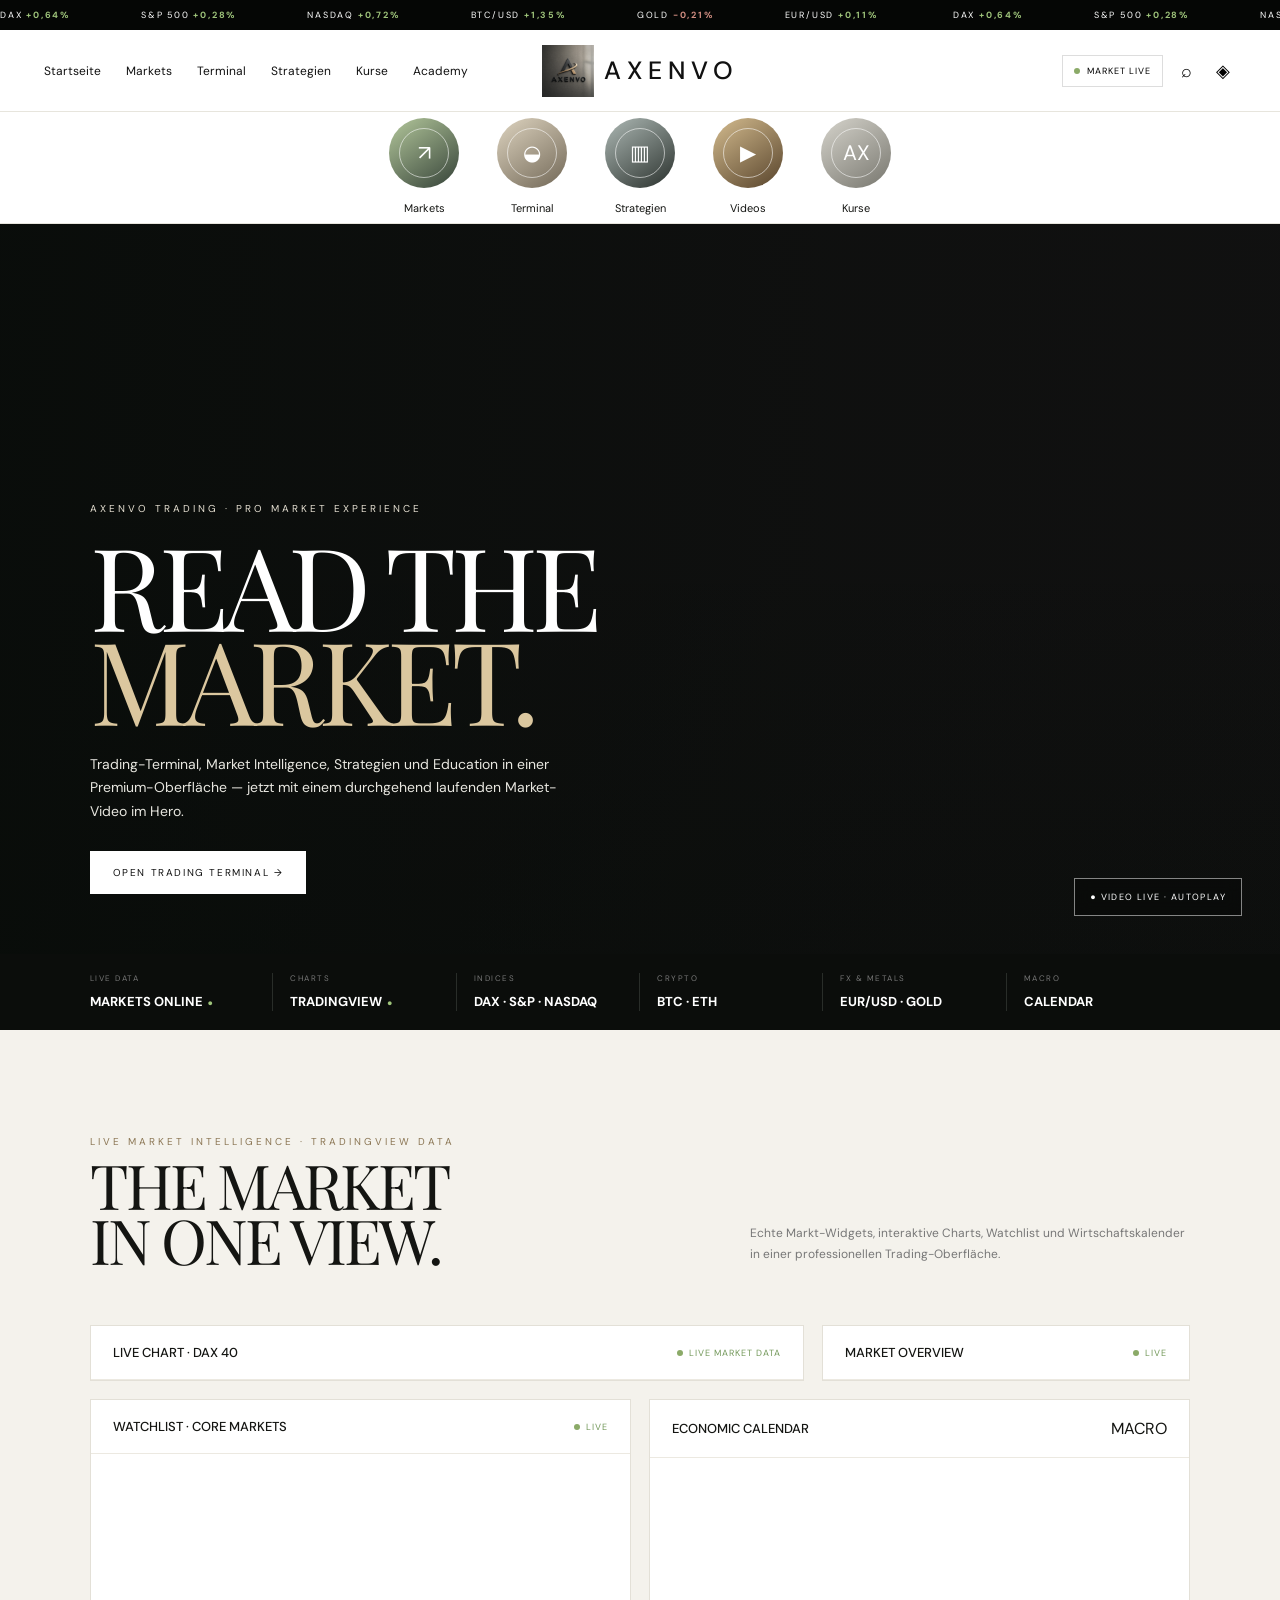
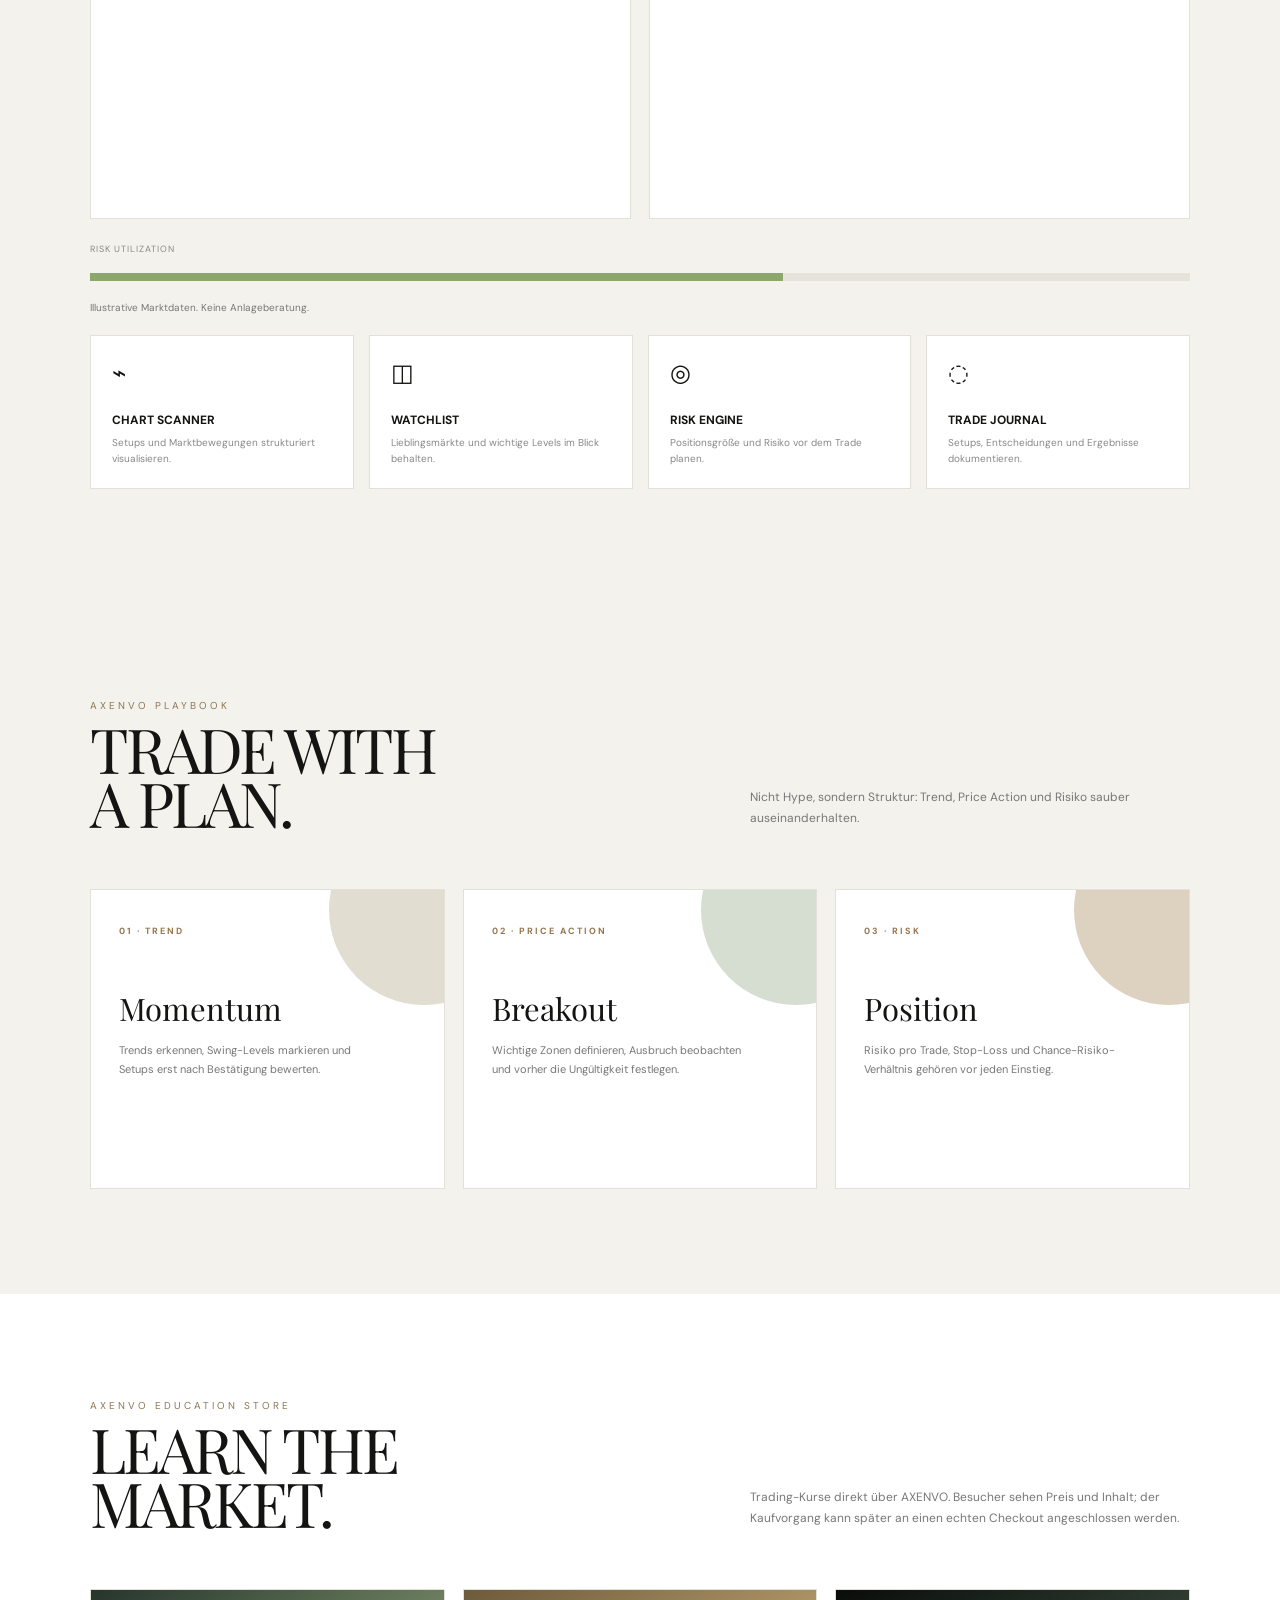
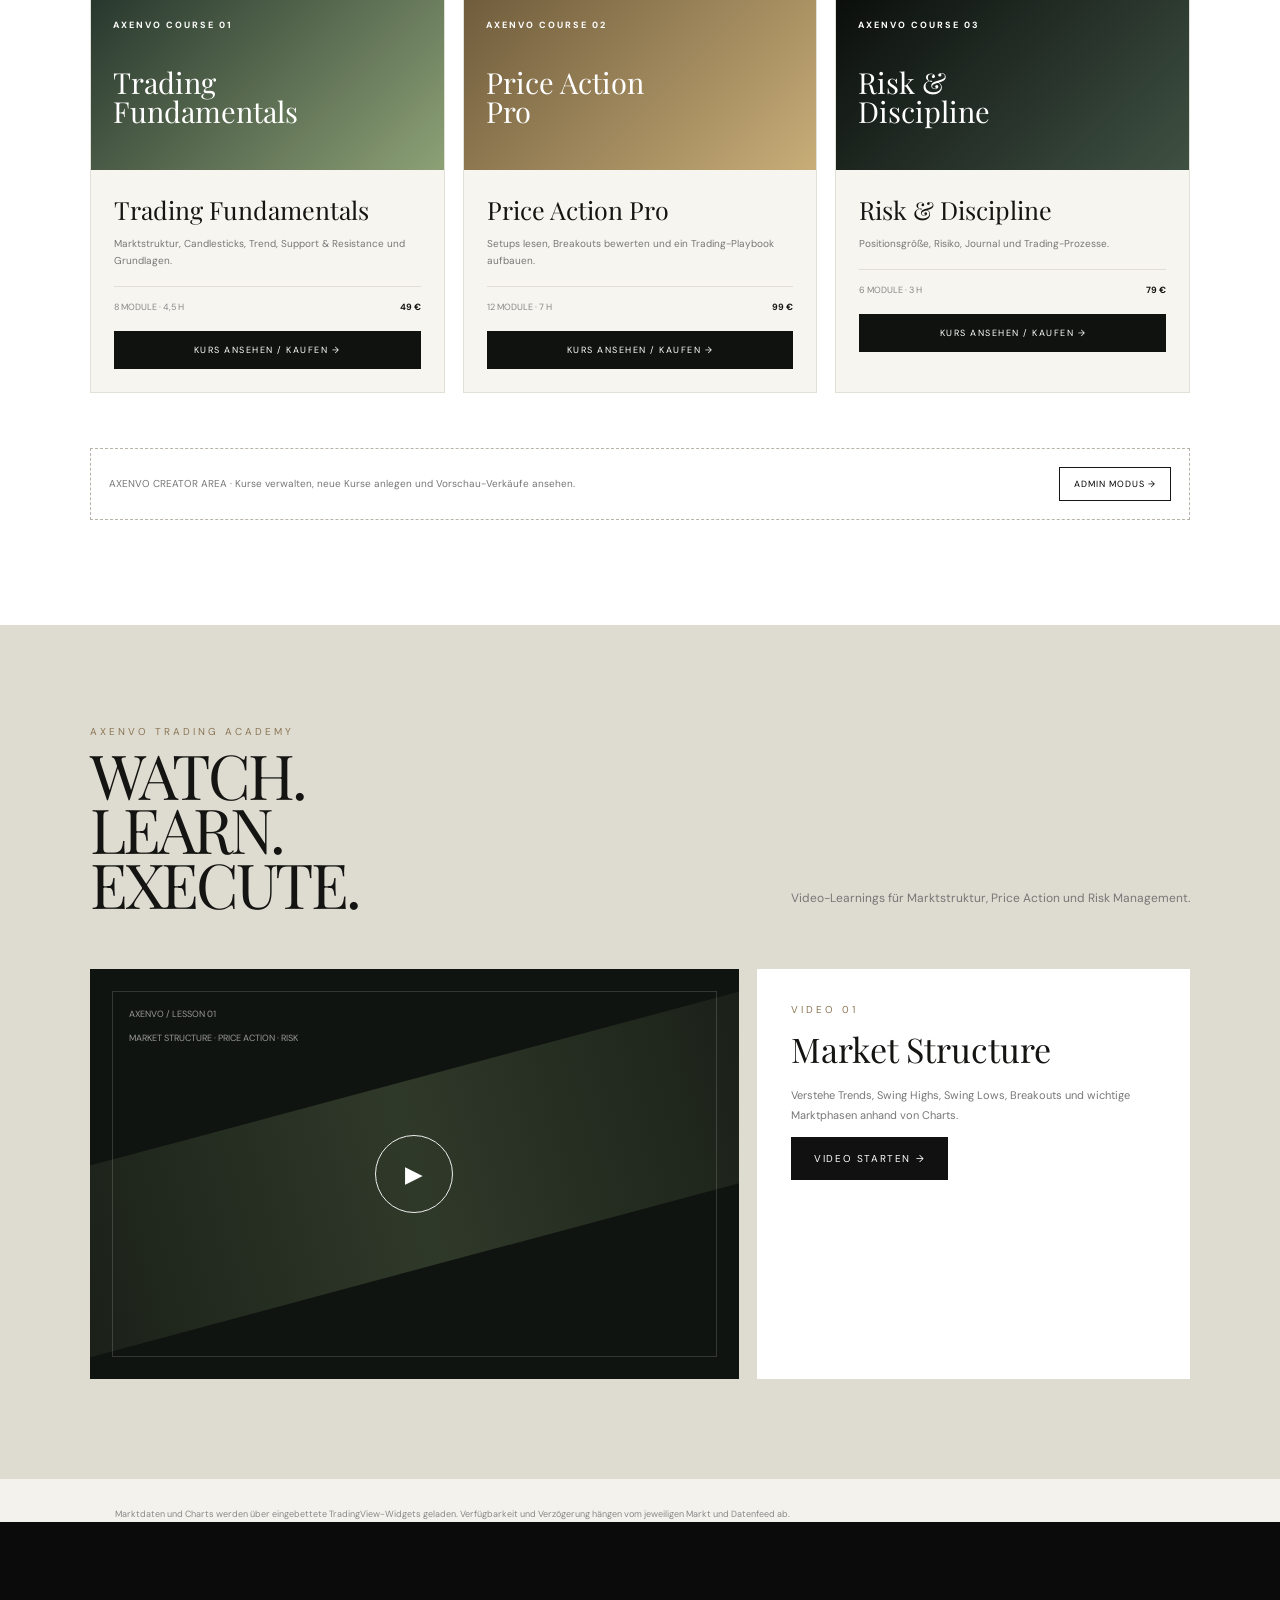
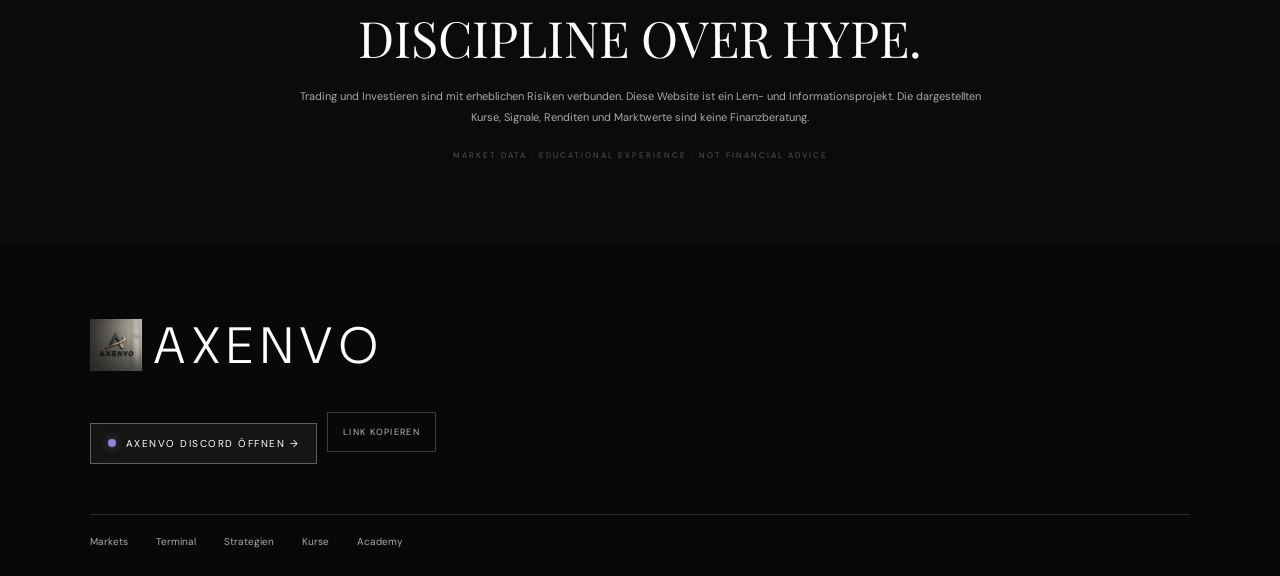
==== commit c1732ec0: "Add files via upload" ====
--- a/index.html
+++ b/index.html
@@ -33,6 +33,10 @@
 .search{position:fixed;inset:0;background:rgba(255,255,255,.97);z-index:100;display:none;align-items:center;justify-content:center}.search.open{display:flex}.search input{width:70%;font-size:39px;border:0;border-bottom:1px solid #111;background:none;outline:0;padding:15px}.search button{border:0;background:none;font-size:30px;cursor:pointer}
 @media(max-width:950px){.header{grid-template-columns:1fr auto;padding:0 18px}.nav{display:none}.categories{justify-content:flex-start;overflow:auto;padding:0 18px}.hero{height:650px}.market-strip{grid-template-columns:repeat(3,1fr);gap:16px}.market{border:0}.course-grid{grid-template-columns:1fr}.video-grid{grid-template-columns:1fr}.admin-layout{grid-template-columns:1fr}.admin-stats{grid-template-columns:1fr 1fr}.section,.course-section,.video-section{padding:75px 22px}}
 @media(max-width:560px){.brand b{font-size:18px}.brand img{width:40px;height:40px}.hero h1{font-size:62px}.market-strip{grid-template-columns:1fr 1fr}.head{display:block}.head h2{font-size:49px}.admin-stats{grid-template-columns:1fr}.footer-logo{font-size:38px}}
+
+.tv-card{background:#fff;border:1px solid #e3e0d7;padding:0;overflow:hidden}.tv-title{padding:18px 22px;border-bottom:1px solid #ece9e1;display:flex;justify-content:space-between;align-items:center}.tv-title h3{font-size:13px;margin:0;font-weight:500}.tv-live{font-size:9px;letter-spacing:1px;color:#73985a}.tv-live:before{content:"";display:inline-block;width:6px;height:6px;border-radius:50%;background:#8baa68;margin-right:6px;animation:blink 1.4s infinite}.tv-chart{height:540px}.tv-overview{height:430px}.tv-small{height:360px}
+#tradingview-widget-container,#market-overview-widget{height:100%;width:100%}
+.live-layout{display:grid;grid-template-columns:1.65fr .85fr;gap:18px}.live-grid{display:grid;grid-template-columns:1fr 1fr;gap:18px;margin-top:18px}
 </style>
 </head>
 <body>
@@ -69,20 +73,128 @@
 </div>
 </section>
 
-<div class="market-strip">
-<div class="market"><small>DAX</small><strong>18.432,12</strong><span class="up">+0,64%</span></div>
-<div class="market"><small>S&amp;P 500</small><strong>5.321,41</strong><span class="up">+0,28%</span></div>
-<div class="market"><small>NASDAQ</small><strong>18.234,11</strong><span class="up">+0,72%</span></div>
-<div class="market"><small>BTC / USD</small><strong>67.542,31</strong><span class="up">+1,35%</span></div>
-<div class="market"><small>GOLD</small><strong>2.342,18</strong><span class="down">−0,21%</span></div>
-<div class="market"><small>EUR / USD</small><strong>1,0824</strong><span class="up">+0,11%</span></div>
-</div>
-
+<div class="market-strip"><div class="market"><small>LIVE DATA</small><strong>MARKETS ONLINE</strong><span class="up">●</span></div><div class="market"><small>CHARTS</small><strong>TRADINGVIEW</strong><span class="up">●</span></div><div class="market"><small>INDICES</small><strong>DAX · S&amp;P · NASDAQ</strong></div><div class="market"><small>CRYPTO</small><strong>BTC · ETH</strong></div><div class="market"><small>FX &amp; METALS</small><strong>EUR/USD · GOLD</strong></div><div class="market"><small>MACRO</small><strong>CALENDAR</strong></div></div>
 <section class="section" id="markets">
-<div class="head"><div><div class="label">MARKET INTELLIGENCE · MARKTDATEN</div><h2>THE MARKET<br>IN ONE VIEW.</h2></div><p class="muted">Price Action, Momentum, Levels, Volatilität und Risiko — visuell konzentriert in einer klaren Trading-Oberfläche.</p></div>
-<div class="dashboard">
-<div class="card" id="terminal"><div class="card-title"><div><h3>DAX · PRICE ACTION</h3><small>1 DAY · MARKET DATA</small></div><strong class="up">+0,64%</strong></div><div class="big">18.432,12 <span class="up">▲ 117,52</span></div><div class="big-chart"><div class="gridlines"></div><svg viewBox="0 0 900 340" preserveAspectRatio="none"><path d="M0 290 C80 305 120 250 180 265 S270 205 335 220 S405 165 475 190 S540 130 610 150 S690 115 755 80 S825 105 900 45" fill="none" stroke="#789a5f" stroke-width="4"/><path d="M0 290 C80 305 120 250 180 265 S270 205 335 220 S405 165 475 190 S540 130 610 150 S690 115 755 80 S825 105 900 45 L900 340 L0 340Z" fill="#9fbd7c" opacity=".12"/></svg><div class="marker"><span>18.432</span></div></div></div>
-<div class="card"><div class="card-title"><h3>MARKET SNAPSHOT</h3><small>AXENVO SIGNALS</small></div><div class="stats"><div class="stat"><small>TREND</small><strong class="positive">BULLISH</strong></div><div class="stat"><small>MOMENTUM</small><strong>78 / 100</strong></div><div class="stat"><small>SUPPORT</small><strong>18.120</strong></div><div class="stat"><small>RESISTANCE</small><strong>18.760</strong></div></div><div style="margin-top:24px;font-size:9px;color:#888;letter-spacing:1px">RISK UTILIZATION</div><div class="riskbar"><i></i></div><p class="muted" style="font-size:10px;margin-top:18px">Illustrative Marktdaten. Keine Anlageberatung.</p></div>
+<div class="head"><div><div class="label">LIVE MARKET INTELLIGENCE · TRADINGVIEW DATA</div><h2>THE MARKET<br>IN ONE VIEW.</h2></div><p class="muted">Echte Markt-Widgets, interaktive Charts, Watchlist und Wirtschaftskalender in einer professionellen Trading-Oberfläche.</p></div>
+
+<div class="live-layout">
+  <div class="tv-card" id="terminal">
+    <div class="tv-title"><h3>LIVE CHART · DAX 40</h3><span class="tv-live">LIVE MARKET DATA</span></div>
+    <div class="tv-chart" id="tradingview-widget-container">
+      <div class="tradingview-widget-container__widget" style="height:100%;width:100%"></div>
+      <script type="text/javascript" src="https://s3.tradingview.com/external-embedding/embed-widget-advanced-chart.js" async>
+      {
+        "autosize": true,
+        "symbol": "XETR:DAX",
+        "interval": "15",
+        "timezone": "Europe/Berlin",
+        "theme": "light",
+        "style": "1",
+        "withdateranges": true,
+        "hide_side_toolbar": false,
+        "allow_symbol_change": true,
+        "save_image": true,
+        "hide_top_toolbar": false,
+        "hide_legend": false,
+        "hide_volume": false,
+        "support_host": "https://www.tradingview.com",
+        "watchlist": ["XETR:DAX","SP:SPX","NASDAQ:NDX","COINBASE:BTCUSD","OANDA:XAUUSD","FX:EURUSD"]
+      }
+      </script>
+    </div>
+  </div>
+  <div class="tv-card">
+    <div class="tv-title"><h3>MARKET OVERVIEW</h3><span class="tv-live">LIVE</span></div>
+    <div class="tv-overview" id="market-overview-widget">
+      <div class="tradingview-widget-container__widget" style="height:100%;width:100%"></div>
+      <script type="text/javascript" src="https://s3.tradingview.com/external-embedding/embed-widget-market-overview.js" async>
+      {
+        "colorTheme": "light",
+        "dateRange": "1D",
+        "showChart": true,
+        "locale": "en",
+        "largeChartUrl": "",
+        "isTransparent": false,
+        "showSymbolLogo": true,
+        "tabs": [
+          {
+            "title": "Indices",
+            "symbols": [
+              {"s":"XETR:DAX","d":"DAX 40"},
+              {"s":"SP:SPX","d":"S&P 500"},
+              {"s":"NASDAQ:NDX","d":"Nasdaq 100"}
+            ]
+          },
+          {
+            "title": "Crypto",
+            "symbols": [
+              {"s":"COINBASE:BTCUSD","d":"Bitcoin"},
+              {"s":"COINBASE:ETHUSD","d":"Ethereum"}
+            ]
+          },
+          {
+            "title": "FX & Metals",
+            "symbols": [
+              {"s":"FX:EURUSD","d":"EUR/USD"},
+              {"s":"OANDA:XAUUSD","d":"Gold"}
+            ]
+          }
+        ],
+        "width": "100%",
+        "height": "100%"
+      }
+      </script>
+    </div>
+  </div>
+</div>
+<div class="live-grid">
+  <div class="tv-card">
+    <div class="tv-title"><h3>WATCHLIST · CORE MARKETS</h3><span class="tv-live">LIVE</span></div>
+    <div class="tv-small">
+      <div class="tradingview-widget-container__widget" style="height:100%;width:100%"></div>
+      <script type="text/javascript" src="https://s3.tradingview.com/external-embedding/embed-widget-market-quotes.js" async>
+      {
+        "colorTheme":"light",
+        "locale":"en",
+        "isTransparent":false,
+        "showSymbolLogo":true,
+        "width":"100%",
+        "height":"100%",
+        "symbolsGroups":[
+          {
+            "name":"Core",
+            "originalName":"Indices & Futures",
+            "symbols":[
+              {"name":"XETR:DAX","displayName":"DAX 40"},
+              {"name":"SP:SPX","displayName":"S&P 500"},
+              {"name":"NASDAQ:NDX","displayName":"Nasdaq 100"},
+              {"name":"COINBASE:BTCUSD","displayName":"BTC/USD"}
+            ]
+          }
+        ]
+      }
+      </script>
+    </div>
+  </div>
+  <div class="tv-card">
+    <div class="tv-title"><h3>ECONOMIC CALENDAR</h3><span>MACRO</span></div>
+    <div class="tv-small">
+      <div class="tradingview-widget-container__widget" style="height:100%;width:100%"></div>
+      <script type="text/javascript" src="https://s3.tradingview.com/external-embedding/embed-widget-events.js" async>
+      {
+        "colorTheme":"light",
+        "isTransparent":false,
+        "locale":"en",
+        "countryFilter":"de,us,gb",
+        "importanceFilter":"-1,0,1",
+        "width":"100%",
+        "height":"100%"
+      }
+      </script>
+    </div>
+  </div>
+</div>
+<div style="margin-top:24px;font-size:9px;color:#888;letter-spacing:1px">RISK UTILIZATION</div><div class="riskbar"><i></i></div><p class="muted" style="font-size:10px;margin-top:18px">Illustrative Marktdaten. Keine Anlageberatung.</p></div>
 </div>
 <div class="tools">
 <div class="tool"><div class="icon">⌁</div><h4>CHART SCANNER</h4><p>Setups und Marktbewegungen strukturiert visualisieren.</p></div>
@@ -120,6 +232,12 @@
 </section>
 
 
+
+
+
+<div style="max-width:1050px;margin:28px auto 0;color:#888;font-size:9px;line-height:1.6">
+Marktdaten und Charts werden über eingebettete TradingView-Widgets geladen. Verfügbarkeit und Verzögerung hängen vom jeweiligen Markt und Datenfeed ab.
+</div>
 <section class="risk"><h2>DISCIPLINE OVER HYPE.</h2><p>Trading und Investieren sind mit erheblichen Risiken verbunden. Diese Website ist ein Lern- und Informationsprojekt. Die dargestellten Kurse, Signale, Renditen und Marktwerte sind keine Finanzberatung.</p><small>MARKET DATA · EDUCATIONAL EXPERIENCE · NOT FINANCIAL ADVICE</small></section>
 
 <footer>
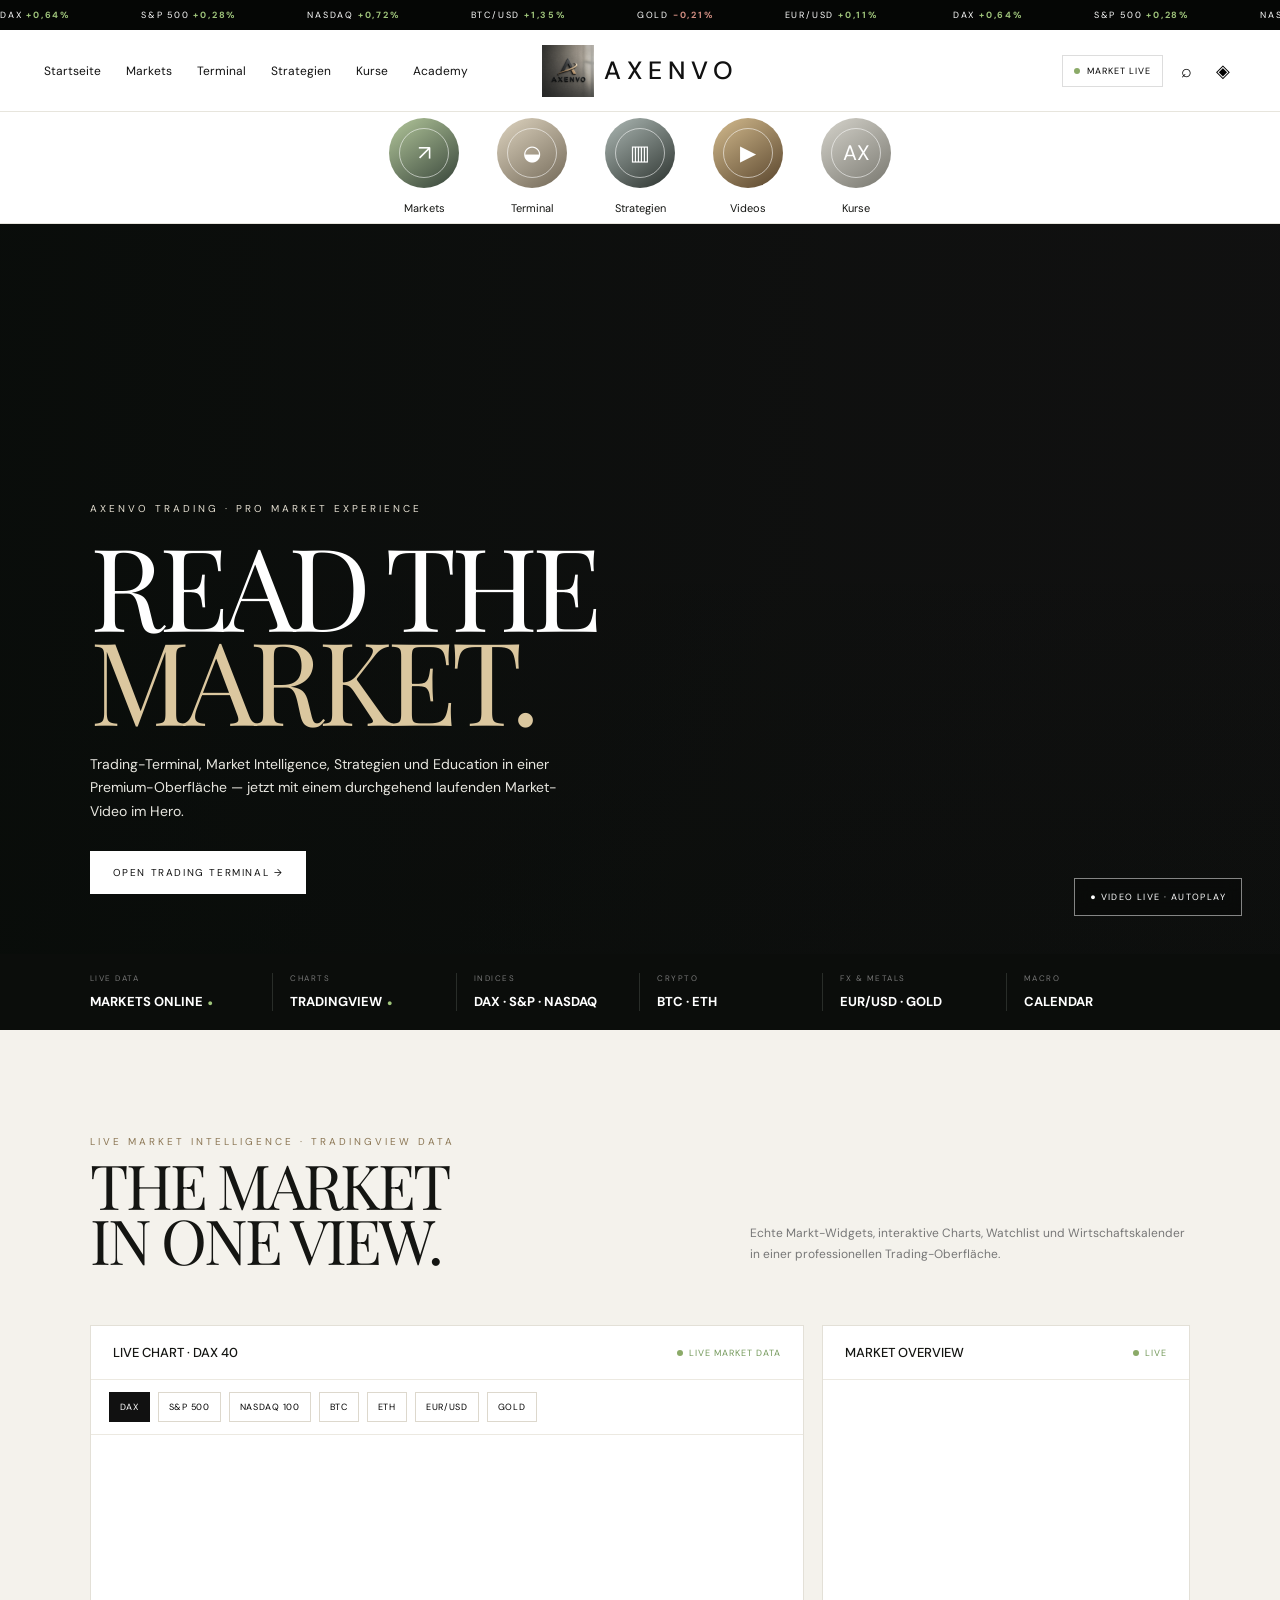
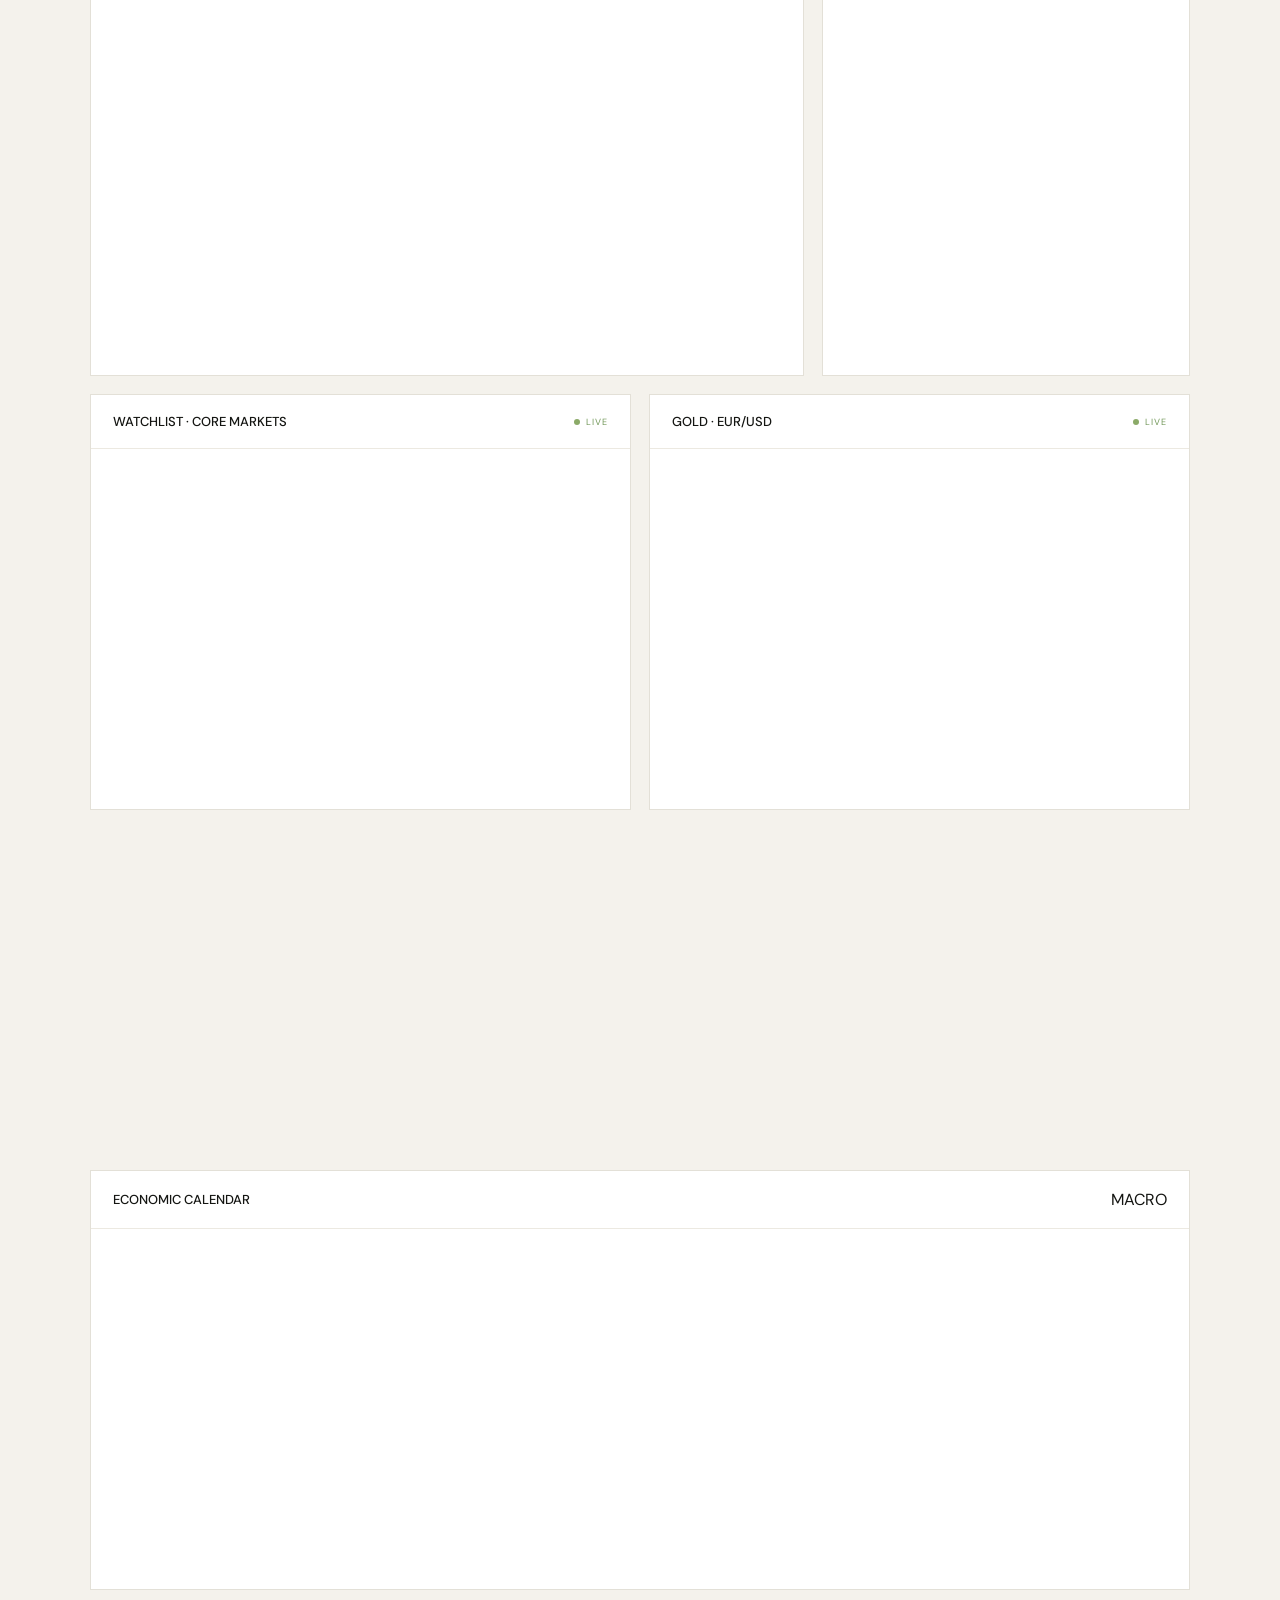
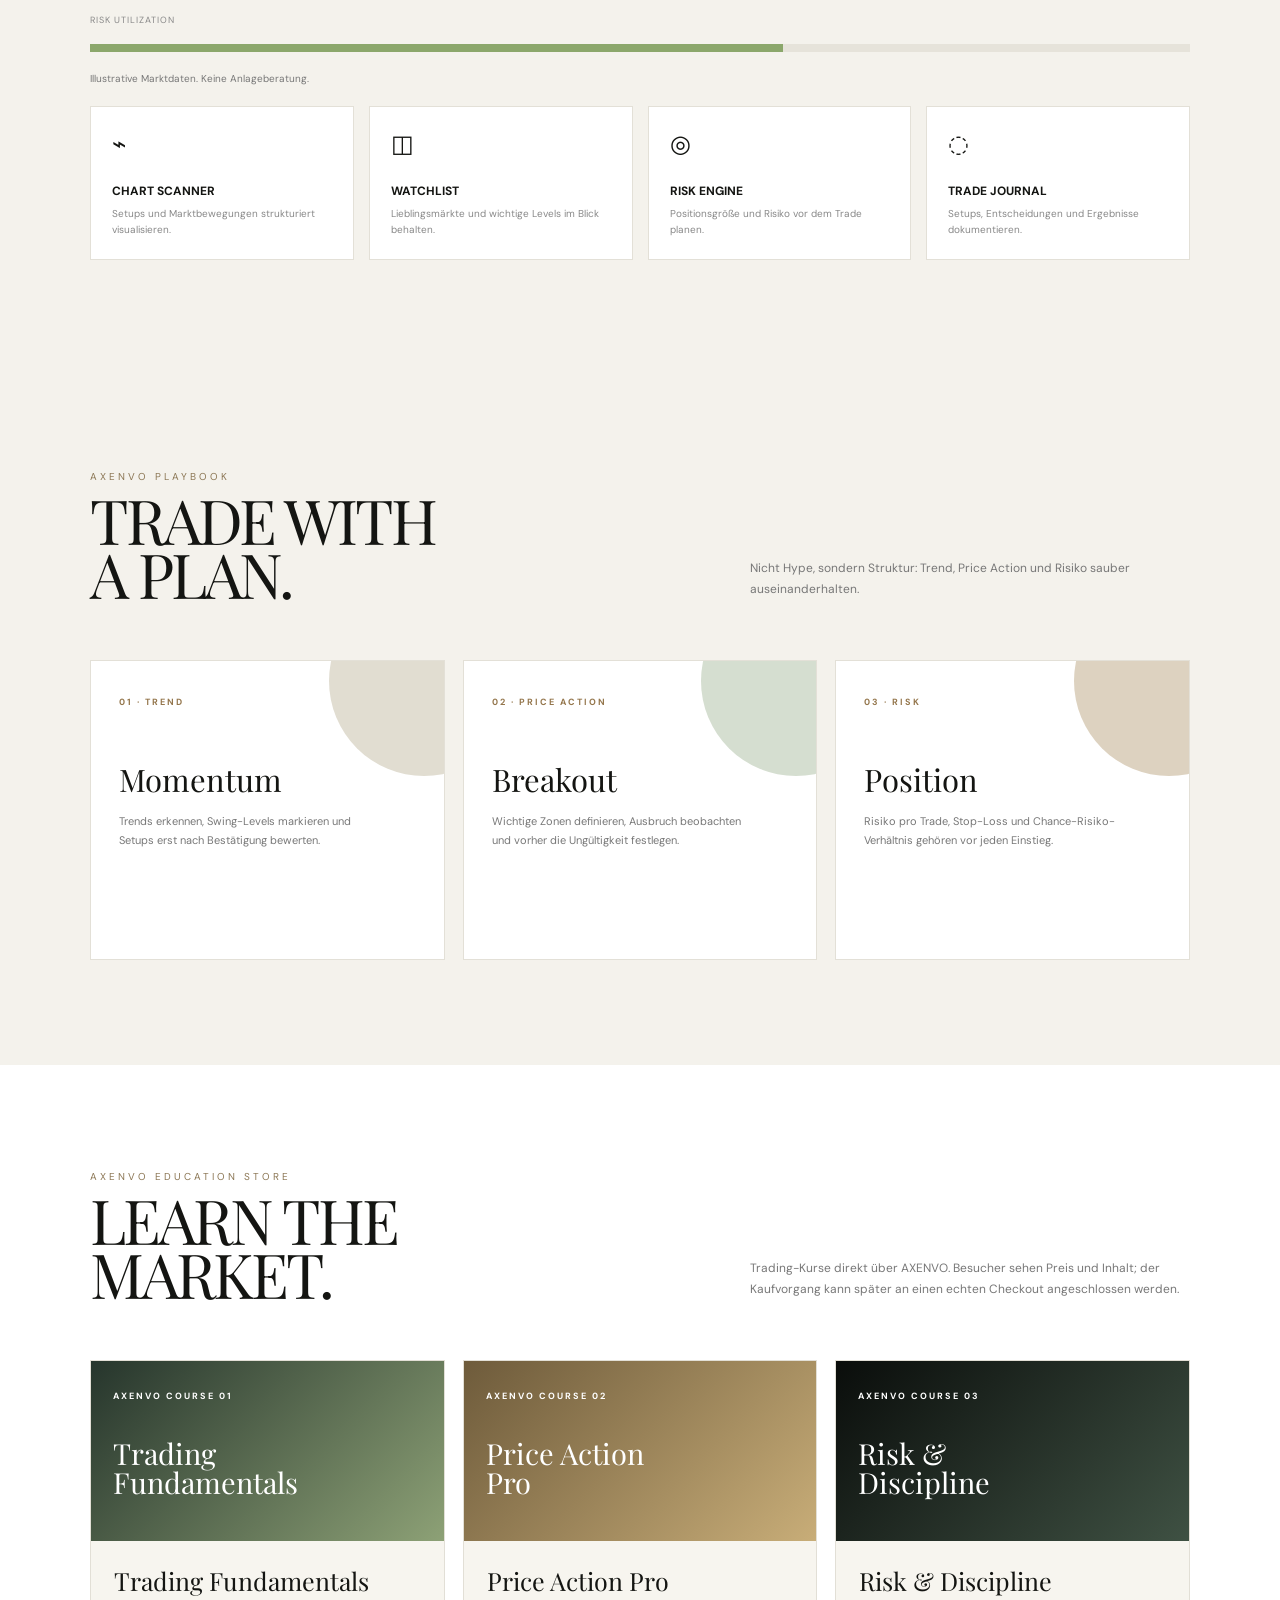
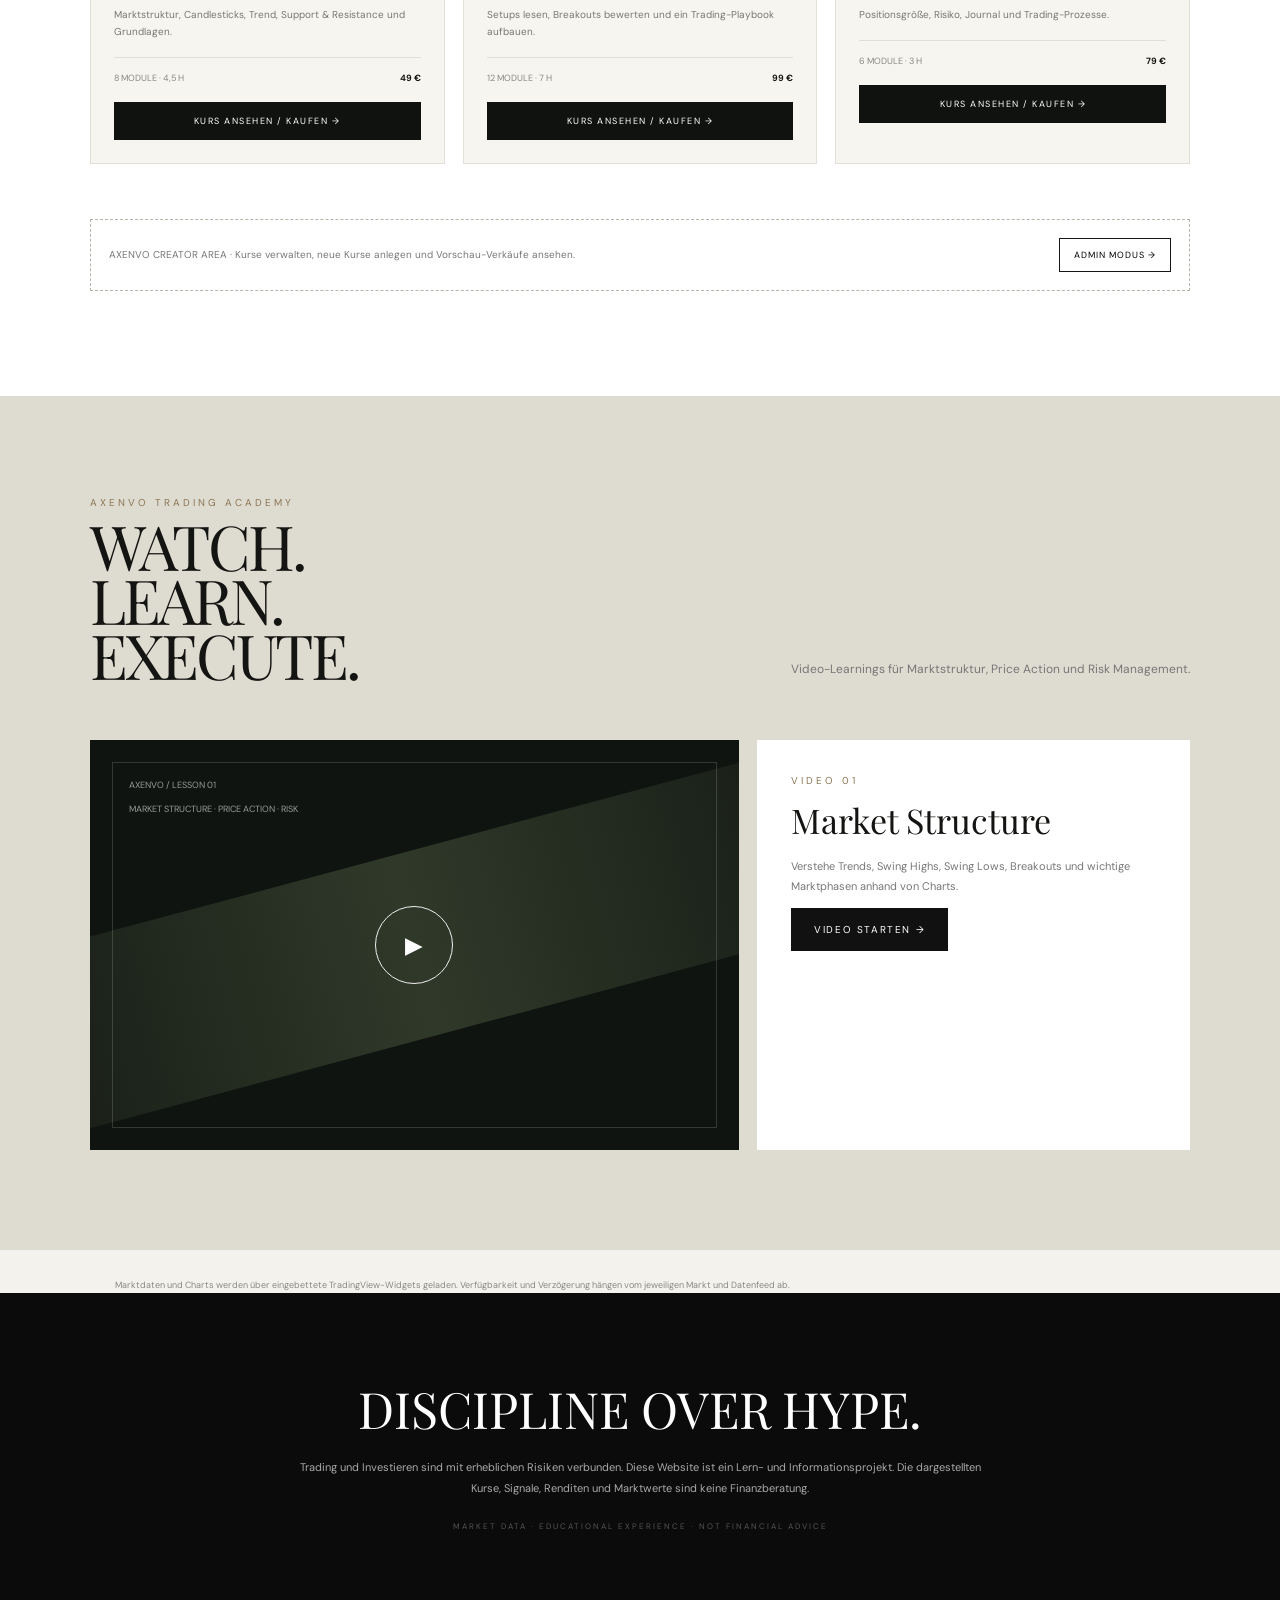
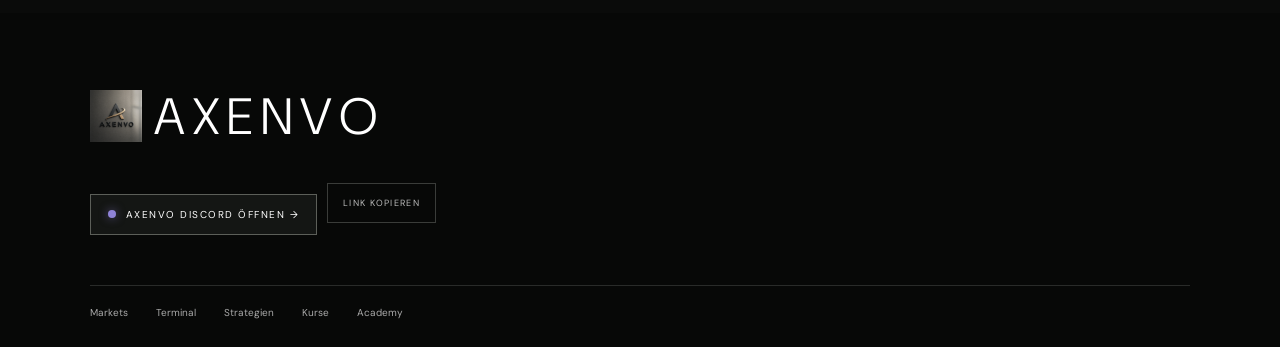
==== commit f83080f5: "Add files via upload" ====
--- a/index.html
+++ b/index.html
@@ -37,6 +37,8 @@
 .tv-card{background:#fff;border:1px solid #e3e0d7;padding:0;overflow:hidden}.tv-title{padding:18px 22px;border-bottom:1px solid #ece9e1;display:flex;justify-content:space-between;align-items:center}.tv-title h3{font-size:13px;margin:0;font-weight:500}.tv-live{font-size:9px;letter-spacing:1px;color:#73985a}.tv-live:before{content:"";display:inline-block;width:6px;height:6px;border-radius:50%;background:#8baa68;margin-right:6px;animation:blink 1.4s infinite}.tv-chart{height:540px}.tv-overview{height:430px}.tv-small{height:360px}
 #tradingview-widget-container,#market-overview-widget{height:100%;width:100%}
 .live-layout{display:grid;grid-template-columns:1.65fr .85fr;gap:18px}.live-grid{display:grid;grid-template-columns:1fr 1fr;gap:18px;margin-top:18px}
+
+.tv-frame{width:100%;height:100%;border:0;display:block;background:#fff}.tv-frame-wrap{height:100%;overflow:hidden;background:#fff}.live-toolbar{display:flex;gap:8px;flex-wrap:wrap;padding:12px 18px;border-bottom:1px solid #ece9e1;background:#fff}.symbol-btn{border:1px solid #ddd8cd;background:#fff;padding:8px 10px;font-size:9px;letter-spacing:.7px;cursor:pointer}.symbol-btn:hover,.symbol-btn.active{background:#111;color:#fff;border-color:#111}.widget-loading{display:grid;place-items:center;height:100%;color:#999;font-size:11px;letter-spacing:1px}
 </style>
 </head>
 <body>
@@ -77,79 +79,47 @@
 <section class="section" id="markets">
 <div class="head"><div><div class="label">LIVE MARKET INTELLIGENCE · TRADINGVIEW DATA</div><h2>THE MARKET<br>IN ONE VIEW.</h2></div><p class="muted">Echte Markt-Widgets, interaktive Charts, Watchlist und Wirtschaftskalender in einer professionellen Trading-Oberfläche.</p></div>
 
+
 <div class="live-layout">
   <div class="tv-card" id="terminal">
     <div class="tv-title"><h3>LIVE CHART · DAX 40</h3><span class="tv-live">LIVE MARKET DATA</span></div>
-    <div class="tv-chart" id="tradingview-widget-container">
-      <div class="tradingview-widget-container__widget" style="height:100%;width:100%"></div>
-      <script type="text/javascript" src="https://s3.tradingview.com/external-embedding/embed-widget-advanced-chart.js" async>
-      {
-        "autosize": true,
-        "symbol": "XETR:DAX",
-        "interval": "15",
-        "timezone": "Europe/Berlin",
-        "theme": "light",
-        "style": "1",
-        "withdateranges": true,
-        "hide_side_toolbar": false,
-        "allow_symbol_change": true,
-        "save_image": true,
-        "hide_top_toolbar": false,
-        "hide_legend": false,
-        "hide_volume": false,
-        "support_host": "https://www.tradingview.com",
-        "watchlist": ["XETR:DAX","SP:SPX","NASDAQ:NDX","COINBASE:BTCUSD","OANDA:XAUUSD","FX:EURUSD"]
-      }
-      </script>
-    </div>
-  </div>
+    <div class="live-toolbar">
+      <button class="symbol-btn active" onclick="changeTV('XETR:DAX',this)">DAX</button>
+      <button class="symbol-btn" onclick="changeTV('SP:SPX',this)">S&amp;P 500</button>
+      <button class="symbol-btn" onclick="changeTV('NASDAQ:NDX',this)">NASDAQ 100</button>
+      <button class="symbol-btn" onclick="changeTV('COINBASE:BTCUSD',this)">BTC</button>
+      <button class="symbol-btn" onclick="changeTV('COINBASE:ETHUSD',this)">ETH</button>
+      <button class="symbol-btn" onclick="changeTV('FX:EURUSD',this)">EUR/USD</button>
+      <button class="symbol-btn" onclick="changeTV('OANDA:XAUUSD',this)">GOLD</button>
+    </div>
+    <div class="tv-chart">
+      <iframe id="tv-main" class="tv-frame" loading="eager" allowfullscreen title="TradingView Live Chart" src="https://s.tradingview.com/widgetembed/?symbol=XETR%3ADAX&interval=15&theme=light&style=1&locale=de_DE&timezone=Europe%2FBerlin&withdateranges=true&hide_side_toolbar=false&allow_symbol_change=true&save_image=false"></iframe>
+    </div>
+  </div>
+
   <div class="tv-card">
     <div class="tv-title"><h3>MARKET OVERVIEW</h3><span class="tv-live">LIVE</span></div>
-    <div class="tv-overview" id="market-overview-widget">
-      <div class="tradingview-widget-container__widget" style="height:100%;width:100%"></div>
-      <script type="text/javascript" src="https://s3.tradingview.com/external-embedding/embed-widget-market-overview.js" async>
-      {
-        "colorTheme": "light",
-        "dateRange": "1D",
-        "showChart": true,
-        "locale": "en",
-        "largeChartUrl": "",
-        "isTransparent": false,
-        "showSymbolLogo": true,
-        "tabs": [
-          {
-            "title": "Indices",
-            "symbols": [
-              {"s":"XETR:DAX","d":"DAX 40"},
-              {"s":"SP:SPX","d":"S&P 500"},
-              {"s":"NASDAQ:NDX","d":"Nasdaq 100"}
-            ]
-          },
-          {
-            "title": "Crypto",
-            "symbols": [
-              {"s":"COINBASE:BTCUSD","d":"Bitcoin"},
-              {"s":"COINBASE:ETHUSD","d":"Ethereum"}
-            ]
-          },
-          {
-            "title": "FX & Metals",
-            "symbols": [
-              {"s":"FX:EURUSD","d":"EUR/USD"},
-              {"s":"OANDA:XAUUSD","d":"Gold"}
-            ]
-          }
-        ],
-        "width": "100%",
-        "height": "100%"
-      }
-      </script>
-    </div>
-  </div>
-</div>
+    <div class="tv-overview">
+      <iframe class="tv-frame" loading="eager" title="TradingView Market Overview" src="https://s.tradingview.com/widgetembed/?symbol=SP%3ASPX&interval=15&theme=light&style=1&locale=de_DE&timezone=Europe%2FBerlin&withdateranges=true&hide_side_toolbar=false&allow_symbol_change=true&save_image=false"></iframe>
+    </div>
+  </div>
+</div>
+
 <div class="live-grid">
   <div class="tv-card">
     <div class="tv-title"><h3>WATCHLIST · CORE MARKETS</h3><span class="tv-live">LIVE</span></div>
+    <div class="tv-small">
+      <iframe class="tv-frame" loading="eager" title="TradingView Bitcoin Chart" src="https://s.tradingview.com/widgetembed/?symbol=COINBASE%3ABTCUSD&interval=15&theme=light&style=1&locale=de_DE&timezone=Europe%2FBerlin&withdateranges=true&hide_side_toolbar=false&allow_symbol_change=true&save_image=false"></iframe>
+    </div>
+  </div>
+  <div class="tv-card">
+    <div class="tv-title"><h3>GOLD · EUR/USD</h3><span class="tv-live">LIVE</span></div>
+    <div class="tv-small">
+      <iframe class="tv-frame" loading="eager" title="TradingView Gold Chart" src="https://s.tradingview.com/widgetembed/?symbol=OANDA%3AXAUUSD&interval=15&theme=light&style=1&locale=de_DE&timezone=Europe%2FBerlin&withdateranges=true&hide_side_toolbar=false&allow_symbol_change=true&save_image=false"></iframe>
+    </div>
+  </div>
+</div>
+
     <div class="tv-small">
       <div class="tradingview-widget-container__widget" style="height:100%;width:100%"></div>
       <script type="text/javascript" src="https://s3.tradingview.com/external-embedding/embed-widget-market-quotes.js" async>
@@ -288,6 +258,26 @@
   });
 }
 
+
+function changeTV(symbol, btn){
+  const base="https://s.tradingview.com/widgetembed/?";
+  const params=new URLSearchParams({
+    symbol:symbol,
+    interval:"15",
+    theme:"light",
+    style:"1",
+    locale:"de_DE",
+    timezone:"Europe/Berlin",
+    withdateranges:"true",
+    hide_side_toolbar:"false",
+    allow_symbol_change:"true",
+    save_image:"false"
+  });
+  document.getElementById("tv-main").src=base+params.toString();
+  document.querySelectorAll(".symbol-btn").forEach(b=>b.classList.remove("active"));
+  btn.classList.add("active");
+}
+
 </script>
 </body>
 </html>
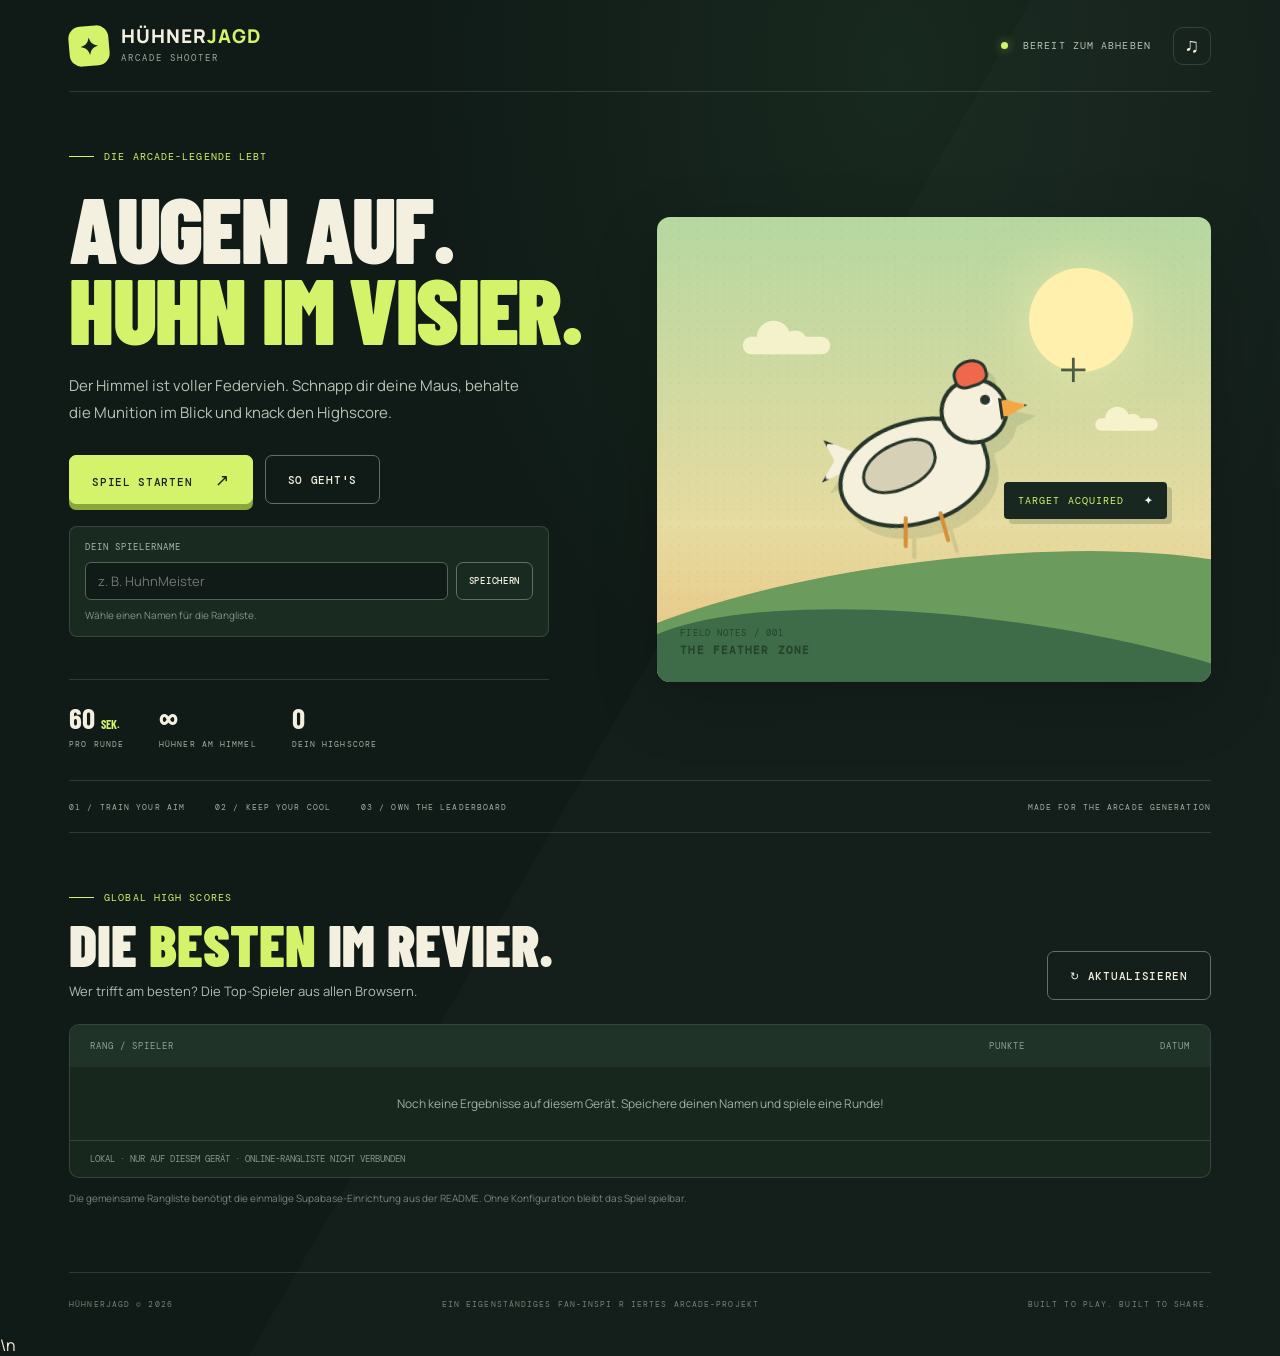
==== commit 8fe2721e: "Add files via upload" ====
--- a/index.html
+++ b/index.html
@@ -2,282 +2,82 @@
 <html lang="de">
 <head>
 <meta charset="utf-8">
-<meta name="viewport" content="width=device-width,initial-scale=1">
-<title>AXENVO — Trading Terminal</title>
-<style>
-@import url('https://fonts.googleapis.com/css2?family=DM+Sans:wght@400;500;600;700&family=Playfair+Display:wght@400;500&display=swap');
-*{box-sizing:border-box}html{scroll-behavior:smooth}body{margin:0;background:#f4f2ec;color:#141512;font-family:"DM Sans",Arial,sans-serif}button,a{font:inherit}
-.top{height:30px;background:#050605;color:#fff;display:flex;align-items:center;overflow:hidden;white-space:nowrap;font-size:9px;letter-spacing:1.8px}.ticker{min-width:max-content;animation:marquee 35s linear infinite}.ticker span{margin-right:70px}.up{color:#9fc47b}.down{color:#d28e82}@keyframes marquee{to{transform:translateX(-50%)}}
-.header{height:82px;background:#fff;display:grid;grid-template-columns:1fr auto 1fr;align-items:center;padding:0 44px;border-bottom:1px solid #e7e5dd;position:sticky;top:0;z-index:50}.nav{display:flex;gap:25px;align-items:center}.nav a{font-size:12px;color:#111;text-decoration:none}.brand{display:flex;align-items:center;gap:10px;color:#111;text-decoration:none}.brand img{width:52px;height:52px;object-fit:contain;background:#fff}.brand b{font-size:25px;font-weight:500;letter-spacing:6px}.actions{justify-self:end;display:flex;align-items:center;gap:12px}.actions button{border:0;background:none;cursor:pointer;font-size:18px}.live{font-size:9px!important;letter-spacing:1px;border:1px solid #ddd!important;padding:9px 11px!important}.live:before{content:"";display:inline-block;width:6px;height:6px;border-radius:50%;background:#8baa68;margin-right:7px;animation:blink 1.4s infinite}@keyframes blink{50%{opacity:.2}}
-.categories{height:112px;background:#fff;display:flex;justify-content:center;align-items:center;gap:38px;border-bottom:1px solid #e7e5dd}.cat{text-align:center;cursor:pointer}.circle{width:70px;height:70px;border-radius:50%;display:grid;place-items:center;margin-bottom:8px;color:#fff;font-size:21px;position:relative;overflow:hidden}.circle:after{content:"";position:absolute;inset:10px;border:1px solid rgba(255,255,255,.55);border-radius:50%}.c1{background:linear-gradient(145deg,#b4c89c,#344137)}.c2{background:linear-gradient(145deg,#ded4c0,#716756)}.c3{background:linear-gradient(145deg,#aeb9b5,#29302c)}.c4{background:linear-gradient(145deg,#d4bc8f,#57432b)}.c5{background:linear-gradient(145deg,#d6d4cc,#77766e)}.cat span{font-size:11px}
-.hero{height:730px;position:relative;overflow:hidden;background:#111;display:flex;align-items:flex-end}.hero-video{position:absolute;inset:0;width:100%;height:100%;object-fit:cover;filter:brightness(.55) saturate(.82)}.hero-video-overlay{position:absolute;inset:0;background:linear-gradient(90deg,rgba(8,12,9,.84),rgba(8,12,9,.22) 65%,rgba(8,12,9,.08)),linear-gradient(0deg,rgba(8,12,9,.38),transparent 55%)}.hero-copy{position:relative;z-index:4;padding:0 7% 60px;color:#fff;max-width:820px}.eyebrow{font-size:10px;letter-spacing:3px;color:#e6e0d2;margin-bottom:22px}.hero h1{font-family:"Playfair Display",serif;font-size:clamp(70px,9vw,135px);font-weight:400;line-height:.82;letter-spacing:-6px;margin:0}.hero h1 em{color:#dbc79f;font-style:normal}.hero p{font-size:14px;line-height:1.7;max-width:470px;color:#e8e7e0;margin:27px 0}.btn{background:#fff;border:0;color:#111;padding:15px 23px;font-size:10px;letter-spacing:1.6px;cursor:pointer}.btn.dark{background:#111;color:#fff}.video-badge{position:absolute;right:38px;bottom:38px;z-index:5;border:1px solid rgba(255,255,255,.5);background:rgba(0,0,0,.25);backdrop-filter:blur(8px);color:#fff;padding:12px 15px;font-size:9px;letter-spacing:1.4px}
-.market-strip{background:#0b0d0b;color:#fff;padding:19px 7%;display:grid;grid-template-columns:repeat(6,1fr);gap:0}.market{padding:0 17px;border-right:1px solid #292d29}.market:first-child{padding-left:0}.market:last-child{border:0}.market small{display:block;color:#777;font-size:8px;letter-spacing:1.5px;margin-bottom:7px}.market strong{font-size:13px}.market span{font-size:9px;margin-left:5px}
-.section{padding:105px 7%;background:#f4f2ec}.head{display:flex;justify-content:space-between;align-items:end;gap:30px;margin-bottom:48px}.label{font-size:10px;letter-spacing:3px;color:#8b7654}.head h2{font-family:"Playfair Display",serif;font-weight:400;font-size:62px;line-height:.88;letter-spacing:-3px;margin:10px 0}.muted{color:#777;max-width:440px;line-height:1.75;font-size:12px}
-.dashboard{display:grid;grid-template-columns:1.55fr .75fr;gap:18px}.card{background:#fff;border:1px solid #e3e0d7;padding:24px}.card-title{display:flex;justify-content:space-between;align-items:start}.card-title h3{font-size:13px;font-weight:500;margin:0}.card-title small{font-size:9px;color:#888}.big{font-size:31px;margin-top:11px}.big span{font-size:11px}.big-chart{height:340px;margin-top:17px;position:relative;overflow:hidden;background:linear-gradient(#fff,#faf9f5);border:1px solid #efede6}.gridlines{position:absolute;inset:0;background:repeating-linear-gradient(to bottom,transparent 0,transparent 67px,#ece9e1 68px)}.big-chart svg{position:absolute;inset:10px;width:100%;height:100%}.marker{position:absolute;left:68%;top:22%;width:10px;height:10px;border-radius:50%;background:#769d5a;box-shadow:0 0 0 7px rgba(118,157,90,.12)}.marker span{position:absolute;left:15px;top:-4px;font-size:8px;color:#78915f;white-space:nowrap}.stats{display:grid;grid-template-columns:1fr 1fr;gap:10px;margin-top:18px}.stat{background:#f3f1eb;padding:15px}.stat small{display:block;color:#888;font-size:8px;letter-spacing:1px}.stat strong{display:block;font-size:17px;margin-top:7px}.riskbar{margin-top:18px;height:8px;background:#e6e3da;position:relative}.riskbar i{position:absolute;left:0;top:0;bottom:0;width:63%;background:#8ba76b}
-.tools{display:grid;grid-template-columns:repeat(4,1fr);gap:15px;margin-top:18px}.tool{background:#fff;border:1px solid #e3e0d7;padding:21px;min-height:145px}.tool .icon{font-size:24px;margin-bottom:24px}.tool h4{font-size:12px;margin:0 0 7px}.tool p{font-size:10px;color:#888;line-height:1.6;margin:0}
-.strategy{display:grid;grid-template-columns:repeat(3,1fr);gap:18px}.strategy-card{background:#fff;border:1px solid #e3e0d7;min-height:300px;padding:28px;position:relative;overflow:hidden}.strategy-card:after{content:"";position:absolute;width:190px;height:190px;border-radius:50%;right:-75px;top:-75px;background:#e1ddd1}.strategy-card:nth-child(2):after{background:#d5ded0}.strategy-card:nth-child(3):after{background:#ddd2c0}.strategy-card strong{font-size:9px;letter-spacing:2px;color:#94764c}.strategy-card h3{font-family:"Playfair Display",serif;font-weight:400;font-size:31px;margin:48px 0 12px}.strategy-card p{font-size:11px;color:#777;line-height:1.75;max-width:260px}
-.course-section{padding:105px 7%;background:#fff}.course-grid{display:grid;grid-template-columns:repeat(3,1fr);gap:18px}.course-card{border:1px solid #e2dfd6;background:#f7f5ef;overflow:hidden}.course-art{height:180px;background:linear-gradient(135deg,#26352c,#8da176);position:relative;color:#fff;padding:22px;overflow:hidden}.course-art.gold{background:linear-gradient(135deg,#6e5b3b,#c8ad78)}.course-art.dark{background:linear-gradient(135deg,#0a0d0b,#3f5143)}.course-art strong{font-size:9px;letter-spacing:2px}.course-art b{display:block;font-family:"Playfair Display",serif;font-weight:400;font-size:29px;line-height:1;margin-top:35px;max-width:190px}.course-info{padding:23px}.course-info h3{font-family:"Playfair Display",serif;font-size:25px;font-weight:400;margin:0 0 9px}.course-info p{font-size:10px;line-height:1.7;color:#777;margin:0 0 17px}.course-meta{display:flex;justify-content:space-between;font-size:9px;color:#888;border-top:1px solid #e1ded6;padding-top:14px}.course-price{color:#151613;font-weight:700}.buy{margin-top:18px;width:100%;padding:13px;background:#101210;color:#fff;border:0;cursor:pointer;font-size:9px;letter-spacing:1.5px}
-.video-section{padding:100px 7%;background:#dedbd1}.video-grid{display:grid;grid-template-columns:1.2fr .8fr;gap:18px}.video{min-height:410px;background:#101410;position:relative;display:flex;align-items:center;justify-content:center;overflow:hidden}.video:before{content:"";position:absolute;width:170%;height:45%;background:linear-gradient(90deg,transparent,#8da774,transparent);transform:rotate(-15deg);animation:scan 4s linear infinite;opacity:.25}@keyframes scan{from{transform:translateX(-35%) rotate(-15deg)}to{transform:translateX(35%) rotate(-15deg)}}.video-ui{position:absolute;inset:22px;border:1px solid rgba(255,255,255,.15);padding:16px;color:#999;font-size:9px}.play{z-index:2;width:78px;height:78px;border:1px solid #eee;border-radius:50%;display:grid;place-items:center;color:#fff;font-size:23px}.video-caption{background:#fff;padding:34px}.video-caption h3{font-family:"Playfair Display",serif;font-size:34px;font-weight:400;margin:10px 0 14px}.video-caption p{font-size:11px;color:#777;line-height:1.8}
-.admin-entry{margin-top:55px;border:1px dashed #b8b4a9;padding:18px;display:flex;justify-content:space-between;align-items:center;gap:20px}.admin-entry span{font-size:10px;color:#777}.admin-btn{border:1px solid #161713;background:#fff;padding:10px 14px;font-size:9px;letter-spacing:1px;cursor:pointer}
-.risk{background:#0a0b0a;color:#fff;padding:82px 7%;text-align:center}.risk h2{font-family:"Playfair Display",serif;font-weight:400;font-size:50px;margin:0 0 15px}.risk p{max-width:690px;margin:auto;color:#aaa;font-size:11px;line-height:1.9}.risk small{display:block;color:#555;font-size:8px;letter-spacing:2px;margin-top:22px}
-
-.discord-link{display:inline-flex;align-items:center;gap:10px;padding:12px 16px;border:1px solid #3a3c39;color:#fff;text-decoration:none;font-size:10px;letter-spacing:1.5px;margin-top:22px;transition:.25s}
-.discord-link:hover{background:#fff;color:#111;border-color:#fff}
-.discord-dot{width:8px;height:8px;border-radius:50%;background:#8f83d8;box-shadow:0 0 10px rgba(143,131,216,.55)}
-
-
-.discord-wrap{display:flex;align-items:center;gap:10px;flex-wrap:wrap;margin-top:22px}.discord-link{display:inline-flex;align-items:center;gap:10px;padding:13px 17px;border:1px solid #5c5f59;background:#141614;color:#fff!important;text-decoration:none!important;font-size:10px;letter-spacing:1.5px;transition:.25s}.discord-link:hover{background:#fff;color:#111!important;border-color:#fff}.discord-dot{width:8px;height:8px;border-radius:50%;background:#8f83d8;box-shadow:0 0 10px rgba(143,131,216,.55)}.discord-copy{padding:13px 15px;border:1px solid #3a3c39;background:transparent;color:#bbb;font-size:9px;letter-spacing:1.3px;cursor:pointer}.discord-copy:hover{color:#fff;border-color:#777}.copy-toast{font-size:9px;color:#9fc47b;opacity:0;transition:.25s}.copy-toast.show{opacity:1}
-
-footer{background:#070807;color:#fff;padding:70px 7% 28px}.footer-logo{display:flex;align-items:center;gap:12px;font-size:51px;letter-spacing:8px;font-weight:300}.footer-logo img{width:52px;height:52px;object-fit:contain;background:#fff}.footer-links{display:flex;gap:28px;border-top:1px solid #292b29;padding-top:20px;margin-top:50px}.footer-links a{color:#aaa;text-decoration:none;font-size:10px}
-.admin-panel{position:fixed;inset:0;background:rgba(7,9,7,.78);backdrop-filter:blur(10px);z-index:200;display:none;align-items:center;justify-content:center;padding:20px}.admin-panel.open{display:flex}.admin-box{width:min(920px,100%);max-height:90vh;overflow:auto;background:#f4f2ec;color:#141512;border:1px solid #d8d4c8;padding:30px}.admin-top{display:flex;justify-content:space-between;align-items:start;border-bottom:1px solid #d8d4c8;padding-bottom:18px}.admin-top h2{font-family:"Playfair Display",serif;font-size:39px;font-weight:400;margin:0}.close-admin{border:0;background:none;font-size:25px;cursor:pointer}.admin-login{max-width:420px;margin:45px auto}.admin-login label{display:block;font-size:9px;letter-spacing:1.5px;margin-bottom:8px;color:#777}.admin-login input{width:100%;padding:13px;border:1px solid #d7d3c8;background:#fff;outline:none;margin-bottom:14px}.admin-login button{width:100%;padding:13px;background:#101210;color:#fff;border:0;cursor:pointer;font-size:9px;letter-spacing:1.5px}.admin-error{color:#a24f45;font-size:10px;min-height:20px}.admin-dashboard{display:none}.admin-dashboard.show{display:block}.admin-stats{display:grid;grid-template-columns:repeat(3,1fr);gap:10px;margin:22px 0}.admin-stat{background:#fff;padding:17px;border:1px solid #e0dcd2}.admin-stat small{display:block;font-size:8px;color:#888}.admin-stat strong{font-size:23px;display:block;margin-top:7px}.admin-layout{display:grid;grid-template-columns:1fr 1fr;gap:18px}.admin-card{background:#fff;border:1px solid #e0dcd2;padding:20px}.admin-card h3{font-size:12px;margin:0 0 16px}.course-row{display:flex;justify-content:space-between;gap:10px;padding:11px 0;border-bottom:1px solid #eee}.course-row span{font-size:10px}.danger{color:#a24f45}.tiny-btn{border:1px solid #ccc;background:#fff;padding:6px 8px;font-size:8px;cursor:pointer}.admin-form input,.admin-form textarea,.admin-form select{width:100%;padding:13px;border:1px solid #d7d3c8;background:#fff;outline:none;margin-bottom:14px}.admin-form button{width:100%;padding:13px;background:#101210;color:#fff;border:0;cursor:pointer;font-size:9px}
-.search{position:fixed;inset:0;background:rgba(255,255,255,.97);z-index:100;display:none;align-items:center;justify-content:center}.search.open{display:flex}.search input{width:70%;font-size:39px;border:0;border-bottom:1px solid #111;background:none;outline:0;padding:15px}.search button{border:0;background:none;font-size:30px;cursor:pointer}
-@media(max-width:950px){.header{grid-template-columns:1fr auto;padding:0 18px}.nav{display:none}.categories{justify-content:flex-start;overflow:auto;padding:0 18px}.hero{height:650px}.market-strip{grid-template-columns:repeat(3,1fr);gap:16px}.market{border:0}.course-grid{grid-template-columns:1fr}.video-grid{grid-template-columns:1fr}.admin-layout{grid-template-columns:1fr}.admin-stats{grid-template-columns:1fr 1fr}.section,.course-section,.video-section{padding:75px 22px}}
-@media(max-width:560px){.brand b{font-size:18px}.brand img{width:40px;height:40px}.hero h1{font-size:62px}.market-strip{grid-template-columns:1fr 1fr}.head{display:block}.head h2{font-size:49px}.admin-stats{grid-template-columns:1fr}.footer-logo{font-size:38px}}
-
-.tv-card{background:#fff;border:1px solid #e3e0d7;padding:0;overflow:hidden}.tv-title{padding:18px 22px;border-bottom:1px solid #ece9e1;display:flex;justify-content:space-between;align-items:center}.tv-title h3{font-size:13px;margin:0;font-weight:500}.tv-live{font-size:9px;letter-spacing:1px;color:#73985a}.tv-live:before{content:"";display:inline-block;width:6px;height:6px;border-radius:50%;background:#8baa68;margin-right:6px;animation:blink 1.4s infinite}.tv-chart{height:540px}.tv-overview{height:430px}.tv-small{height:360px}
-#tradingview-widget-container,#market-overview-widget{height:100%;width:100%}
-.live-layout{display:grid;grid-template-columns:1.65fr .85fr;gap:18px}.live-grid{display:grid;grid-template-columns:1fr 1fr;gap:18px;margin-top:18px}
-
-.tv-frame{width:100%;height:100%;border:0;display:block;background:#fff}.tv-frame-wrap{height:100%;overflow:hidden;background:#fff}.live-toolbar{display:flex;gap:8px;flex-wrap:wrap;padding:12px 18px;border-bottom:1px solid #ece9e1;background:#fff}.symbol-btn{border:1px solid #ddd8cd;background:#fff;padding:8px 10px;font-size:9px;letter-spacing:.7px;cursor:pointer}.symbol-btn:hover,.symbol-btn.active{background:#111;color:#fff;border-color:#111}.widget-loading{display:grid;place-items:center;height:100%;color:#999;font-size:11px;letter-spacing:1px}
-</style>
+<meta name="viewport" content="width=device-width, initial-scale=1">
+<meta name="theme-color" content="#14291f">
+<title>HÜHNERJAGD — Browser Shooter</title>
+<link rel="stylesheet" href="style.css">
 </head>
 <body>
-<div class="top"><div class="ticker">
-<span>DAX <b class="up">+0,64%</b></span><span>S&amp;P 500 <b class="up">+0,28%</b></span><span>NASDAQ <b class="up">+0,72%</b></span><span>BTC/USD <b class="up">+1,35%</b></span><span>GOLD <b class="down">−0,21%</b></span><span>EUR/USD <b class="up">+0,11%</b></span>
-<span>DAX <b class="up">+0,64%</b></span><span>S&amp;P 500 <b class="up">+0,28%</b></span><span>NASDAQ <b class="up">+0,72%</b></span><span>BTC/USD <b class="up">+1,35%</b></span><span>GOLD <b class="down">−0,21%</b></span><span>EUR/USD <b class="up">+0,11%</b></span>
-</div></div>
+<div class="app-shell">
+  <header class="topbar">
+    <a class="brand" href="#" aria-label="Hühnerjagd Startseite"><span class="brand-mark">✦</span><span>HÜHNER<span class="brand-accent">JAGD</span><small>ARCADE SHOOTER</small></span></a>
+    <div class="top-actions"><span class="status"><i></i> BEREIT ZUM ABHEBEN</span><button id="soundToggle" class="icon-btn" title="Sound umschalten" aria-label="Sound umschalten">♫</button></div>
+  </header>
 
-<header class="header">
-<nav class="nav"><a href="#home">Startseite</a><a href="#markets">Markets</a><a href="#terminal">Terminal</a><a href="#strategies">Strategien</a><a href="#courses">Kurse</a><a href="#academy">Academy</a></nav>
-<a class="brand" href="#home"><img src="assets/axenvo-logo.png" alt="AXENVO Logo"><b>AXENVO</b></a>
-<div class="actions"><button class="live">MARKET LIVE</button><button onclick="openSearch()">⌕</button><button onclick="go('terminal')">◈</button></div>
-</header>
+  <main>
+    <section id="homeScreen" class="hero">
+      <div class="hero-copy">
+        <div class="eyebrow"><span></span> DIE ARCADE-LEGENDE LEBT</div>
+        <h1>Augen auf.<br><em>Huhn im Visier.</em></h1>
+        <p class="intro">Der Himmel ist voller Federvieh. Schnapp dir deine Maus, behalte die Munition im Blick und knack den Highscore.</p>
+        <div class="hero-buttons"><button id="playBtn" class="primary-btn">SPIEL STARTEN <span>↗</span></button><button id="howBtn" class="secondary-btn">SO GEHT'S</button></div>
+        <div class="player-box">
+          <label for="playerName">DEIN SPIELERNAME</label>
+          <div class="player-entry"><input id="playerName" maxlength="18" autocomplete="nickname" placeholder="z. B. HuhnMeister"><button id="saveNameBtn" class="secondary-btn">SPEICHERN</button></div>
+          <small id="nameStatus">Wähle einen Namen für die Rangliste.</small>
+        </div>
+        <div class="quick-stats"><div><strong>60 <small>SEK.</small></strong><span>PRO RUNDE</span></div><div><strong>∞</strong><span>HÜHNER AM HIMMEL</span></div><div><strong id="bestHome">0</strong><span>DEIN HIGHSCORE</span></div></div>
+      </div>
+      <div class="hero-art" aria-label="Illustration eines Cartoon-Huhns im Himmel">
+        <div class="sun"></div><div class="cloud cloud-a"></div><div class="cloud cloud-b"></div>
+        <div class="hill hill-back"></div><div class="hill hill-front"></div>
+        <div class="bird-hero"><div class="bird-tail"></div><div class="bird-body"></div><div class="bird-wing"></div><div class="bird-head"></div><div class="bird-comb"></div><div class="bird-beak"></div><div class="bird-eye"></div><div class="bird-leg leg-a"></div><div class="bird-leg leg-b"></div></div>
+        <div class="crosshair-art">+</div><div class="art-tag">TARGET ACQUIRED <b>✦</b></div>
+        <div class="art-caption">FIELD NOTES / 001<br><strong>THE FEATHER ZONE</strong></div>
+      </div>
+      <div class="bottom-strip"><span>01 / TRAIN YOUR AIM</span><span>02 / KEEP YOUR COOL</span><span>03 / OWN THE LEADERBOARD</span><span class="strip-right">MADE FOR THE ARCADE GENERATION</span></div>
+    </section>
 
-<div class="categories">
-<div class="cat" onclick="go('markets')"><div class="circle c1">↗</div><span>Markets</span></div>
-<div class="cat" onclick="go('terminal')"><div class="circle c2">◒</div><span>Terminal</span></div>
-<div class="cat" onclick="go('strategies')"><div class="circle c3">▥</div><span>Strategien</span></div>
-<div class="cat" onclick="go('academy')"><div class="circle c4">▶</div><span>Videos</span></div>
-<div class="cat" onclick="go('courses')"><div class="circle c5">AX</div><span>Kurse</span></div>
+    <section id="leaderboardSection" class="leaderboard-section">
+      <div class="leaderboard-head">
+        <div><p class="eyebrow"><span></span> GLOBAL HIGH SCORES</p><h2>Die <em>Besten</em> im Revier.</h2><p class="leaderboard-sub">Wer trifft am besten? Die Top-Spieler aus allen Browsern.</p></div>
+        <button id="refreshLeaderboard" class="secondary-btn">↻ AKTUALISIEREN</button>
+      </div>
+      <div class="leaderboard-panel">
+        <div class="leaderboard-columns"><span>RANG / SPIELER</span><span>PUNKTE</span><span>DATUM</span></div>
+        <div id="leaderboardRows" class="leaderboard-rows"><div class="leaderboard-message">Leaderboard wird geladen …</div></div>
+        <div id="leaderboardStatus" class="leaderboard-status">Verbinde mit der Online-Rangliste …</div>
+      </div>
+      <p class="leaderboard-note">Die gemeinsame Rangliste benötigt die einmalige Supabase-Einrichtung aus der README. Ohne Konfiguration bleibt das Spiel spielbar.</p>
+    </section>
+
+    <section id="howPanel" class="how-panel hidden">
+      <button id="closeHow" class="close-btn" aria-label="Schließen">×</button>
+      <p class="eyebrow">KURZES BRIEFING</p><h2>Einfach zielen. Clever treffen.</h2>
+      <div class="how-grid"><div><b>01</b><h3>MAUS BEWEGEN</h3><p>Bewege das Fadenkreuz über das Spielfeld und behalte die Hühner im Auge.</p></div><div><b>02</b><h3>LINKSKLICK</h3><p>Jeder Schuss kostet Munition. Treffer bringen Punkte – schnelle Ziele oft mehr.</p></div><div><b>03</b><h3>NACHLADEN</h3><p>Drücke <kbd>R</kbd> oder klicke auf NACHLADEN. Schaffst du den Highscore in 60 Sekunden?</p></div></div>
+        <button id="howPlayBtn" class="primary-btn">ALLES KLAR — LOS! <span>↗</span></button>
+    </section>
+
+    <section id="gameScreen" class="game-screen hidden">
+      <div class="game-heading"><div><p class="eyebrow">LIVE RUN / ARCADE MODE</p><h2>Der Hühnerhimmel</h2></div><button id="pauseBtn" class="secondary-btn small-btn">Ⅱ PAUSE</button></div>
+      <div class="hud">
+        <div class="hud-card score-card"><span>PUNKTE</span><strong id="score">00000</strong></div>
+        <div class="hud-card"><span>ZEIT</span><strong id="time">60<span>s</span></strong></div>
+        <div class="hud-card"><span>TREFFERQUOTE</span><strong id="accuracy">—</strong></div>
+        <div class="hud-card ammo-card"><span>MUNITION</span><strong id="ammo">● ● ● ● ● ●</strong><button id="reloadBtn">↻ NACHLADEN <kbd>R</kbd></button></div>
+      </div>
+      <div class="field-wrap">
+        <canvas id="gameCanvas" width="1200" height="650" aria-label="Spielbereich: mit der Maus auf die Hühner zielen und klicken"></canvas>
+        <div id="startOverlay" class="field-overlay"><div class="overlay-box"><span class="overlay-icon">✦</span><h3>READY, AIM, CLUCK!</h3><p>60 Sekunden. Ein Ziel nach dem anderen.</p><button id="fieldStartBtn" class="primary-btn">RUN STARTEN ↗</button></div></div>
+        <div id="pauseOverlay" class="field-overlay hidden"><div class="overlay-box"><span class="overlay-icon">Ⅱ</span><h3>RUN PAUSIERT</h3><p>Die Hühner warten. Keine Eile.</p><button id="resumeBtn" class="primary-btn">WEITER SPIELEN ↗</button></div></div>
+        <div id="gameOverOverlay" class="field-overlay hidden"><div class="overlay-box"><span class="overlay-icon">★</span><p class="eyebrow">RUN BEENDET</p><h3 id="resultTitle">GUT GEZIELT!</h3><strong id="finalScore" class="final-score">00000</strong><p id="resultText">Das war eine Runde.</p><button id="againBtn" class="primary-btn">NOCH EINE RUNDE ↗</button><button id="homeBtn" class="text-btn">ZUR STARTSEITE</button></div></div>
+        <div class="field-tip">MOUSE AIM <span>•</span> CLICK TO SHOOT <span>•</span> R TO RELOAD</div>
+      </div>
+      <div class="game-footer"><span><i class="live-dot"></i> SIMULATION LÄUFT LOKAL</span><span>HIT = PUNKTE · MISS = MUNITION WEG</span><span id="shotsInfo">SCHÜSSE: 0</span></div>
+    </section>
+  </main>
+  <footer class="site-footer"><span>HÜHNERJAGD © 2026</span><span>EIN EIGENSTÄNDIGES FAN-INSPI R IERTES ARCADE-PROJEKT</span><span>BUILT TO PLAY. BUILT TO SHARE.</span></footer>
 </div>
-
-<section class="hero" id="home">
-<video class="hero-video" autoplay muted loop playsinline preload="auto">
-<source src="assets/axenvo-market-loop.mp4" type="video/mp4">
-</video>
-<div class="hero-video-overlay"></div>
-<div class="video-badge">● VIDEO LIVE · AUTOPLAY</div>
-<div class="hero-copy">
-<div class="eyebrow">AXENVO TRADING · PRO MARKET EXPERIENCE</div>
-<h1>READ THE<br><em>MARKET.</em></h1>
-<p>Trading-Terminal, Market Intelligence, Strategien und Education in einer Premium-Oberfläche — jetzt mit einem durchgehend laufenden Market-Video im Hero.</p>
-<button class="btn" onclick="go('terminal')">OPEN TRADING TERMINAL →</button>
-</div>
-</section>
-
-<div class="market-strip"><div class="market"><small>LIVE DATA</small><strong>MARKETS ONLINE</strong><span class="up">●</span></div><div class="market"><small>CHARTS</small><strong>TRADINGVIEW</strong><span class="up">●</span></div><div class="market"><small>INDICES</small><strong>DAX · S&amp;P · NASDAQ</strong></div><div class="market"><small>CRYPTO</small><strong>BTC · ETH</strong></div><div class="market"><small>FX &amp; METALS</small><strong>EUR/USD · GOLD</strong></div><div class="market"><small>MACRO</small><strong>CALENDAR</strong></div></div>
-<section class="section" id="markets">
-<div class="head"><div><div class="label">LIVE MARKET INTELLIGENCE · TRADINGVIEW DATA</div><h2>THE MARKET<br>IN ONE VIEW.</h2></div><p class="muted">Echte Markt-Widgets, interaktive Charts, Watchlist und Wirtschaftskalender in einer professionellen Trading-Oberfläche.</p></div>
-
-
-<div class="live-layout">
-  <div class="tv-card" id="terminal">
-    <div class="tv-title"><h3>LIVE CHART · DAX 40</h3><span class="tv-live">LIVE MARKET DATA</span></div>
-    <div class="live-toolbar">
-      <button class="symbol-btn active" onclick="changeTV('XETR:DAX',this)">DAX</button>
-      <button class="symbol-btn" onclick="changeTV('SP:SPX',this)">S&amp;P 500</button>
-      <button class="symbol-btn" onclick="changeTV('NASDAQ:NDX',this)">NASDAQ 100</button>
-      <button class="symbol-btn" onclick="changeTV('COINBASE:BTCUSD',this)">BTC</button>
-      <button class="symbol-btn" onclick="changeTV('COINBASE:ETHUSD',this)">ETH</button>
-      <button class="symbol-btn" onclick="changeTV('FX:EURUSD',this)">EUR/USD</button>
-      <button class="symbol-btn" onclick="changeTV('OANDA:XAUUSD',this)">GOLD</button>
-    </div>
-    <div class="tv-chart">
-      <iframe id="tv-main" class="tv-frame" loading="eager" allowfullscreen title="TradingView Live Chart" src="https://s.tradingview.com/widgetembed/?symbol=XETR%3ADAX&interval=15&theme=light&style=1&locale=de_DE&timezone=Europe%2FBerlin&withdateranges=true&hide_side_toolbar=false&allow_symbol_change=true&save_image=false"></iframe>
-    </div>
-  </div>
-
-  <div class="tv-card">
-    <div class="tv-title"><h3>MARKET OVERVIEW</h3><span class="tv-live">LIVE</span></div>
-    <div class="tv-overview">
-      <iframe class="tv-frame" loading="eager" title="TradingView Market Overview" src="https://s.tradingview.com/widgetembed/?symbol=SP%3ASPX&interval=15&theme=light&style=1&locale=de_DE&timezone=Europe%2FBerlin&withdateranges=true&hide_side_toolbar=false&allow_symbol_change=true&save_image=false"></iframe>
-    </div>
-  </div>
-</div>
-
-<div class="live-grid">
-  <div class="tv-card">
-    <div class="tv-title"><h3>WATCHLIST · CORE MARKETS</h3><span class="tv-live">LIVE</span></div>
-    <div class="tv-small">
-      <iframe class="tv-frame" loading="eager" title="TradingView Bitcoin Chart" src="https://s.tradingview.com/widgetembed/?symbol=COINBASE%3ABTCUSD&interval=15&theme=light&style=1&locale=de_DE&timezone=Europe%2FBerlin&withdateranges=true&hide_side_toolbar=false&allow_symbol_change=true&save_image=false"></iframe>
-    </div>
-  </div>
-  <div class="tv-card">
-    <div class="tv-title"><h3>GOLD · EUR/USD</h3><span class="tv-live">LIVE</span></div>
-    <div class="tv-small">
-      <iframe class="tv-frame" loading="eager" title="TradingView Gold Chart" src="https://s.tradingview.com/widgetembed/?symbol=OANDA%3AXAUUSD&interval=15&theme=light&style=1&locale=de_DE&timezone=Europe%2FBerlin&withdateranges=true&hide_side_toolbar=false&allow_symbol_change=true&save_image=false"></iframe>
-    </div>
-  </div>
-</div>
-
-    <div class="tv-small">
-      <div class="tradingview-widget-container__widget" style="height:100%;width:100%"></div>
-      <script type="text/javascript" src="https://s3.tradingview.com/external-embedding/embed-widget-market-quotes.js" async>
-      {
-        "colorTheme":"light",
-        "locale":"en",
-        "isTransparent":false,
-        "showSymbolLogo":true,
-        "width":"100%",
-        "height":"100%",
-        "symbolsGroups":[
-          {
-            "name":"Core",
-            "originalName":"Indices & Futures",
-            "symbols":[
-              {"name":"XETR:DAX","displayName":"DAX 40"},
-              {"name":"SP:SPX","displayName":"S&P 500"},
-              {"name":"NASDAQ:NDX","displayName":"Nasdaq 100"},
-              {"name":"COINBASE:BTCUSD","displayName":"BTC/USD"}
-            ]
-          }
-        ]
-      }
-      </script>
-    </div>
-  </div>
-  <div class="tv-card">
-    <div class="tv-title"><h3>ECONOMIC CALENDAR</h3><span>MACRO</span></div>
-    <div class="tv-small">
-      <div class="tradingview-widget-container__widget" style="height:100%;width:100%"></div>
-      <script type="text/javascript" src="https://s3.tradingview.com/external-embedding/embed-widget-events.js" async>
-      {
-        "colorTheme":"light",
-        "isTransparent":false,
-        "locale":"en",
-        "countryFilter":"de,us,gb",
-        "importanceFilter":"-1,0,1",
-        "width":"100%",
-        "height":"100%"
-      }
-      </script>
-    </div>
-  </div>
-</div>
-<div style="margin-top:24px;font-size:9px;color:#888;letter-spacing:1px">RISK UTILIZATION</div><div class="riskbar"><i></i></div><p class="muted" style="font-size:10px;margin-top:18px">Illustrative Marktdaten. Keine Anlageberatung.</p></div>
-</div>
-<div class="tools">
-<div class="tool"><div class="icon">⌁</div><h4>CHART SCANNER</h4><p>Setups und Marktbewegungen strukturiert visualisieren.</p></div>
-<div class="tool"><div class="icon">◫</div><h4>WATCHLIST</h4><p>Lieblingsmärkte und wichtige Levels im Blick behalten.</p></div>
-<div class="tool"><div class="icon">◎</div><h4>RISK ENGINE</h4><p>Positionsgröße und Risiko vor dem Trade planen.</p></div>
-<div class="tool"><div class="icon">◌</div><h4>TRADE JOURNAL</h4><p>Setups, Entscheidungen und Ergebnisse dokumentieren.</p></div>
-</div>
-</section>
-
-<section class="section" id="strategies">
-<div class="head"><div><div class="label">AXENVO PLAYBOOK</div><h2>TRADE WITH<br>A PLAN.</h2></div><p class="muted">Nicht Hype, sondern Struktur: Trend, Price Action und Risiko sauber auseinanderhalten.</p></div>
-<div class="strategy">
-<article class="strategy-card"><strong>01 · TREND</strong><h3>Momentum</h3><p>Trends erkennen, Swing-Levels markieren und Setups erst nach Bestätigung bewerten.</p></article>
-<article class="strategy-card"><strong>02 · PRICE ACTION</strong><h3>Breakout</h3><p>Wichtige Zonen definieren, Ausbruch beobachten und vorher die Ungültigkeit festlegen.</p></article>
-<article class="strategy-card"><strong>03 · RISK</strong><h3>Position</h3><p>Risiko pro Trade, Stop-Loss und Chance-Risiko-Verhältnis gehören vor jeden Einstieg.</p></article>
-</div>
-</section>
-
-<section class="course-section" id="courses">
-<div class="head"><div><div class="label">AXENVO EDUCATION STORE</div><h2>LEARN THE<br>MARKET.</h2></div><p class="muted">Trading-Kurse direkt über AXENVO. Besucher sehen Preis und Inhalt; der Kaufvorgang kann später an einen echten Checkout angeschlossen werden.</p></div>
-<div class="course-grid">
-<article class="course-card"><div class="course-art"><strong>AXENVO COURSE 01</strong><b>Trading Fundamentals</b></div><div class="course-info"><h3>Trading Fundamentals</h3><p>Marktstruktur, Candlesticks, Trend, Support &amp; Resistance und Grundlagen.</p><div class="course-meta"><span>8 MODULE · 4,5 H</span><span class="course-price">49 €</span></div><button class="buy" onclick="buyCourse('Trading Fundamentals',49)">KURS ANSEHEN / KAUFEN →</button></div></article>
-<article class="course-card"><div class="course-art gold"><strong>AXENVO COURSE 02</strong><b>Price Action Pro</b></div><div class="course-info"><h3>Price Action Pro</h3><p>Setups lesen, Breakouts bewerten und ein Trading-Playbook aufbauen.</p><div class="course-meta"><span>12 MODULE · 7 H</span><span class="course-price">99 €</span></div><button class="buy" onclick="buyCourse('Price Action Pro',99)">KURS ANSEHEN / KAUFEN →</button></div></article>
-<article class="course-card"><div class="course-art dark"><strong>AXENVO COURSE 03</strong><b>Risk &amp; Discipline</b></div><div class="course-info"><h3>Risk &amp; Discipline</h3><p>Positionsgröße, Risiko, Journal und Trading-Prozesse.</p><div class="course-meta"><span>6 MODULE · 3 H</span><span class="course-price">79 €</span></div><button class="buy" onclick="buyCourse('Risk & Discipline',79)">KURS ANSEHEN / KAUFEN →</button></div></article>
-</div>
-<div class="admin-entry"><span>AXENVO CREATOR AREA · Kurse verwalten, neue Kurse anlegen und Vorschau-Verkäufe ansehen.</span><button class="admin-btn" onclick="openAdmin()">ADMIN MODUS →</button></div>
-</section>
-
-<section class="video-section" id="academy">
-<div class="head"><div><div class="label">AXENVO TRADING ACADEMY</div><h2>WATCH.<br>LEARN.<br>EXECUTE.</h2></div><p class="muted">Video-Learnings für Marktstruktur, Price Action und Risk Management.</p></div>
-<div class="video-grid">
-<div class="video"><div class="video-ui">AXENVO / LESSON 01<br><br>MARKET STRUCTURE · PRICE ACTION · RISK</div><div class="play">▶</div></div>
-<div class="video-caption"><div class="label">VIDEO 01</div><h3>Market Structure</h3><p>Verstehe Trends, Swing Highs, Swing Lows, Breakouts und wichtige Marktphasen anhand von Charts.</p><button class="btn dark" onclick="alert('Hier kannst du später einen echten YouTube-Link oder eine MP4-Datei einsetzen.')">VIDEO STARTEN →</button></div>
-</div>
-</section>
-
-
-
-
-
-<div style="max-width:1050px;margin:28px auto 0;color:#888;font-size:9px;line-height:1.6">
-Marktdaten und Charts werden über eingebettete TradingView-Widgets geladen. Verfügbarkeit und Verzögerung hängen vom jeweiligen Markt und Datenfeed ab.
-</div>
-<section class="risk"><h2>DISCIPLINE OVER HYPE.</h2><p>Trading und Investieren sind mit erheblichen Risiken verbunden. Diese Website ist ein Lern- und Informationsprojekt. Die dargestellten Kurse, Signale, Renditen und Marktwerte sind keine Finanzberatung.</p><small>MARKET DATA · EDUCATIONAL EXPERIENCE · NOT FINANCIAL ADVICE</small></section>
-
-<footer>
-<div class="footer-logo"><img src="assets/axenvo-logo.png" alt="AXENVO Logo">AXENVO</div>
-<div class="discord-wrap">
-<a class="discord-link" href="https://discord.gg/AcEPnz6eP" target="_blank" rel="noopener noreferrer"><span class="discord-dot"></span>AXENVO DISCORD ÖFFNEN →</a>
-<button class="discord-copy" type="button" onclick="copyDiscord()">LINK KOPIEREN</button>
-<span class="copy-toast" id="copyToast">Discord-Link kopiert</span>
-</div>
-<div class="footer-links"><a href="#markets">Markets</a><a href="#terminal">Terminal</a><a href="#strategies">Strategien</a><a href="#courses">Kurse</a><a href="#academy">Academy</a></div>
-</footer>
-
-<div class="admin-panel" id="adminPanel">
-<div class="admin-box">
-<div class="admin-top"><div><div class="label">AXENVO CREATOR AREA</div><h2>ADMIN MODE</h2></div><button class="close-admin" onclick="closeAdmin()">×</button></div>
-<div class="admin-login" id="adminLogin"><label>ADMIN PASSWORD</label><input id="adminPassword" type="password" placeholder="Passwort eingeben …"><div class="admin-error" id="adminError"></div><button onclick="loginAdmin()">ADMIN LOGIN →</button><p style="font-size:9px;color:#888;line-height:1.6;margin-top:16px">Vorschau-Schutz für diese statische Website.</p></div>
-<div class="admin-dashboard" id="adminDashboard"><div class="admin-stats"><div class="admin-stat"><small>KURSE</small><strong id="adminCourseCount">3</strong></div><div class="admin-stat"><small>VERKÄUFE</small><strong id="adminSales">0</strong></div><div class="admin-stat"><small>UMSATZ</small><strong id="adminRevenue">0 €</strong></div></div><div class="admin-layout"><div class="admin-card"><h3>KURSE VERWALTEN</h3><div id="courseRows"></div></div><div class="admin-card"><h3>NEUEN KURS ANLEGEN</h3><input id="newCourseName" placeholder="Kursname"><input id="newCoursePrice" type="number" placeholder="Preis in €"><textarea id="newCourseDesc" rows="4" placeholder="Kurzbeschreibung"></textarea><button onclick="addCourse()">KURS HINZUFÜGEN →</button></div></div></div>
-</div></div>
-
-<div class="search" id="search"><input id="searchInput" placeholder="Market, Strategie oder Thema suchen …"><button onclick="closeSearch()">×</button></div>
-
-<script>
-const ADMIN_PASSWORD="AXENVO2026";
-let courses=JSON.parse(localStorage.getItem("axenvo_courses")||"null")||[{name:"Trading Fundamentals",price:49},{name:"Price Action Pro",price:99},{name:"Risk & Discipline",price:79}];
-let sales=JSON.parse(localStorage.getItem("axenvo_sales")||"[]");
-function go(id){document.getElementById(id).scrollIntoView({behavior:"smooth"})}
-function openSearch(){document.getElementById("search").classList.add("open");document.getElementById("searchInput").focus()}
-function closeSearch(){document.getElementById("search").classList.remove("open")}
-function openAdmin(){document.getElementById("adminPanel").classList.add("open");document.getElementById("adminPassword").focus()}
-function closeAdmin(){document.getElementById("adminPanel").classList.remove("open")}
-function loginAdmin(){if(document.getElementById("adminPassword").value===ADMIN_PASSWORD){document.getElementById("adminLogin").style.display="none";document.getElementById("adminDashboard").classList.add("show");renderAdmin()}else{document.getElementById("adminError").textContent="Passwort nicht korrekt."}}
-function buyCourse(name,price){if(confirm(name+" für "+price+" € öffnen?\\n\\nShop: Es wird keine echte Zahlung durchgeführt.")){sales.push({name,price,date:new Date().toLocaleString("de-DE")});localStorage.setItem("axenvo_sales",JSON.stringify(sales));alert("Kaufvorgang gespeichert.")}
-}
-function renderAdmin(){document.getElementById("adminCourseCount").textContent=courses.length;document.getElementById("adminSales").textContent=sales.length;document.getElementById("adminRevenue").textContent=sales.reduce((a,b)=>a+b.price,0).toFixed(2).replace(".",",")+" €";document.getElementById("courseRows").innerHTML=courses.map((c,i)=>`<div class="course-row"><span>${c.name}<br><small>${c.price} €</small></span><button class="tiny-btn danger" onclick="removeCourse(${i})">LÖSCHEN</button></div>`).join("")}
-function addCourse(){const name=document.getElementById("newCourseName").value.trim(),price=Number(document.getElementById("newCoursePrice").value);if(!name||!price){alert("Bitte Kursname und Preis eintragen.");return}courses.push({name,price});localStorage.setItem("axenvo_courses",JSON.stringify(courses));renderAdmin();document.getElementById("newCourseName").value="";document.getElementById("newCoursePrice").value=""}
-function removeCourse(i){if(confirm("Diesen Kurs entfernen?")){courses.splice(i,1);localStorage.setItem("axenvo_courses",JSON.stringify(courses));renderAdmin()}}
-document.getElementById("searchInput").addEventListener("keydown",e=>{if(e.key==="Enter"){go("markets");closeSearch()}})
-document.addEventListener("keydown",e=>{if(e.key==="Escape"){closeAdmin();closeSearch()}})
-
-function copyDiscord(){
-  const url="https://discord.gg/AcEPnz6eP";
-  navigator.clipboard.writeText(url).then(()=>{
-    const el=document.getElementById("copyToast");
-    el.classList.add("show");
-    setTimeout(()=>el.classList.remove("show"),1800);
-  }).catch(()=>{
-    prompt("Discord-Link kopieren:",url);
-  });
-}
-
-
-function changeTV(symbol, btn){
-  const base="https://s.tradingview.com/widgetembed/?";
-  const params=new URLSearchParams({
-    symbol:symbol,
-    interval:"15",
-    theme:"light",
-    style:"1",
-    locale:"de_DE",
-    timezone:"Europe/Berlin",
-    withdateranges:"true",
-    hide_side_toolbar:"false",
-    allow_symbol_change:"true",
-    save_image:"false"
-  });
-  document.getElementById("tv-main").src=base+params.toString();
-  document.querySelectorAll(".symbol-btn").forEach(b=>b.classList.remove("active"));
-  btn.classList.add("active");
-}
-
-</script>
+<script src="config.js"></script>\n<script src="game.js"></script>
 </body>
-</html>+</html>
--- a/style.css
+++ b/style.css
@@ -0,0 +1,36 @@
+@import url('https://fonts.googleapis.com/css2?family=Barlow+Condensed:wght@500;600;700;800;900&family=DM+Mono:wght@400;500&family=Manrope:wght@400;500;600;700;800&display=swap');
+:root{--bg:#101b17;--panel:#182820;--cream:#f4f0df;--muted:#a7b4a8;--lime:#d5f36a;--line:rgba(238,245,219,.14);--orange:#ff8b45}
+*{box-sizing:border-box}body{margin:0;background:var(--bg);color:var(--cream);font-family:Manrope,Arial,sans-serif;min-height:100vh;background-image:radial-gradient(ellipse at 70% 5%,rgba(60,104,65,.18),transparent 38%),linear-gradient(120deg,transparent 50%,rgba(255,255,255,.015) 50%);}.app-shell{max-width:1440px;margin:auto;padding:0 5.4%}.topbar{height:92px;display:flex;align-items:center;justify-content:space-between;border-bottom:1px solid var(--line)}.brand{display:flex;align-items:center;gap:12px;text-decoration:none;color:var(--cream);font-weight:900;letter-spacing:1px;font-size:19px;line-height:1}.brand-mark{display:grid;place-items:center;width:40px;height:40px;background:var(--lime);color:#142319;border-radius:12px;font-size:23px;transform:rotate(-5deg)}.brand-accent{color:var(--lime)}.brand small{display:block;color:#9cab9d;font:9px 'DM Mono',monospace;letter-spacing:2px;margin-top:6px}.top-actions{display:flex;align-items:center;gap:22px}.status,.eyebrow,.bottom-strip,.quick-stats span,.hud-card>span,.game-footer,.site-footer,.field-tip,.art-caption,.art-tag{font-family:'DM Mono',monospace;letter-spacing:1.1px;font-size:10px}.status{color:#b6c4b6}.status i,.live-dot{display:inline-block;width:7px;height:7px;border-radius:50%;background:var(--lime);margin-right:8px;box-shadow:0 0 10px #d5f36a80}.icon-btn{border:1px solid var(--line);background:transparent;color:var(--cream);height:38px;width:38px;border-radius:10px;font-size:20px;cursor:pointer}.hero{min-height:630px;display:grid;grid-template-columns:1fr 1.02fr;align-items:center;gap:4%;position:relative;padding:58px 0 83px}.hero-copy{position:relative;z-index:2}.eyebrow{color:var(--lime);display:flex;align-items:center;gap:10px}.eyebrow span{width:25px;height:1px;background:var(--lime)}h1,h2,h3,p{margin-top:0}h1{font-family:'Barlow Condensed',Impact,sans-serif;text-transform:uppercase;font-size:clamp(60px,7.2vw,100px);line-height:.88;letter-spacing:-1.6px;margin:24px 0 23px;font-weight:900}h1 em{font-style:normal;color:var(--lime)}.intro{font-size:15px;color:#b7c2b6;line-height:1.8;max-width:460px;margin-bottom:29px}.hero-buttons{display:flex;gap:12px;flex-wrap:wrap}.primary-btn,.secondary-btn{font-family:'DM Mono',monospace;letter-spacing:.7px;font-size:11px;font-weight:500;min-height:49px;padding:0 22px;border-radius:7px;cursor:pointer;transition:transform .18s,filter .18s}.primary-btn{background:var(--lime);color:#152219;border:1px solid var(--lime);box-shadow:0 6px 0 #8ba63c}.primary-btn span{font-size:17px;margin-left:15px}.primary-btn:hover,.secondary-btn:hover{transform:translateY(-2px);filter:brightness(1.06)}.secondary-btn{background:transparent;color:var(--cream);border:1px solid #607063}.quick-stats{display:flex;gap:35px;margin-top:42px;padding-top:23px;border-top:1px solid var(--line);max-width:480px}.quick-stats div{display:flex;flex-direction:column;gap:7px}.quick-stats strong{font-family:'Barlow Condensed',sans-serif;font-size:29px;line-height:1}.quick-stats strong small{font-size:12px;color:var(--lime)}.quick-stats span{color:#9eafa0;font-size:8px}.hero-art{height:465px;position:relative;overflow:hidden;border-radius:13px;background:linear-gradient(180deg,#b6d8a1 0%,#e7dba0 67%,#e9c17e 100%);box-shadow:0 20px 65px #0003;isolation:isolate}.hero-art:before{content:"";position:absolute;inset:0;background-image:radial-gradient(#354d3612 1px,transparent 1px);background-size:9px 9px;opacity:.7}.sun{position:absolute;width:104px;height:104px;border-radius:50%;background:#fff0ad;right:14%;top:11%;box-shadow:0 0 55px #fff5b380}.cloud{position:absolute;width:125px;height:25px;background:#fff9d6;border-radius:30px;opacity:.8}.cloud:before,.cloud:after{content:"";position:absolute;background:inherit;border-radius:50%;bottom:0}.cloud:before{width:48px;height:48px;left:20px}.cloud:after{width:34px;height:34px;left:58px}.cloud-a{top:25%;left:12%;transform:scale(.7)}.cloud-b{top:42%;right:4%;transform:scale(.5)}.hill{position:absolute;width:140%;height:43%;bottom:-20%;border-radius:50% 50% 0 0}.hill-back{background:#6b9b5d;left:-20%;bottom:-17%;transform:rotate(-7deg)}.hill-front{background:#3e6c49;left:-7%;bottom:-30%;transform:rotate(8deg)}.bird-hero{position:absolute;left:26%;top:31%;width:245px;height:200px;transform:rotate(-8deg);filter:drop-shadow(7px 12px 0 #30442c20);animation:bob 3s ease-in-out infinite}.bird-body{position:absolute;left:34px;top:58px;width:154px;height:105px;background:#f5f0dc;border:4px solid #27362a;border-radius:53% 47% 48% 51%;transform:rotate(-8deg)}.bird-head{position:absolute;left:145px;top:24px;width:69px;height:67px;background:#f5f0dc;border:4px solid #27362a;border-radius:50%}.bird-wing{position:absolute;left:58px;top:78px;width:79px;height:48px;background:#d6d0b6;border:3px solid #27362a;border-radius:60% 40% 55% 45%;transform:rotate(-12deg)}.bird-tail{position:absolute;left:22px;top:69px;width:48px;height:43px;background:#f5f0dc;border:4px solid #27362a;clip-path:polygon(100% 40%,0 0,25% 48%,0 100%);transform:rotate(10deg)}.bird-comb{position:absolute;z-index:2;left:163px;top:6px;width:35px;height:28px;background:#ef684e;border:3px solid #27362a;border-radius:50% 50% 35% 35%;transform:rotate(-10deg)}.bird-beak{position:absolute;left:205px;top:48px;width:28px;height:22px;background:#f3a642;border:3px solid #27362a;clip-path:polygon(0 0,100% 50%,0 100%)}.bird-eye{position:absolute;z-index:3;left:187px;top:43px;width:10px;height:10px;background:#27362a;border-radius:50%;box-shadow:2px 2px 0 #fff}.bird-leg{position:absolute;top:152px;width:4px;height:32px;background:#d78e38;border-radius:4px}.leg-a{left:93px;transform:rotate(8deg)}.leg-b{left:132px;transform:rotate(-8deg)}.crosshair-art{position:absolute;top:25%;right:22%;font-size:53px;color:#24392a;font-weight:300;opacity:.8}.art-tag{position:absolute;right:8%;top:57%;background:#182820;color:#d7f36a;padding:12px 14px;border-radius:4px;box-shadow:5px 5px 0 #263e2c33}.art-tag b{margin-left:12px;color:#fff}.art-caption{position:absolute;bottom:21px;left:23px;color:#24432c;line-height:1.8;font-size:9px}.art-caption strong{font-size:11px}.bottom-strip{position:absolute;bottom:0;left:0;right:0;min-height:52px;border-top:1px solid var(--line);display:flex;align-items:center;gap:30px;color:#9eafa0;font-size:8px}.strip-right{margin-left:auto}.site-footer{border-top:1px solid var(--line);min-height:62px;display:flex;align-items:center;justify-content:space-between;gap:15px;color:#718274;font-size:8px}.hidden{display:none!important}.how-panel{position:relative;background:#192a20;border:1px solid var(--line);border-radius:12px;padding:40px;margin:45px 0}.how-panel h2,.game-heading h2{font-family:'Barlow Condensed',Impact,sans-serif;text-transform:uppercase;font-size:45px;margin:12px 0 27px}.close-btn{position:absolute;right:20px;top:18px;border:1px solid var(--line);background:transparent;color:var(--cream);border-radius:7px;font-size:25px;width:38px;height:38px;cursor:pointer}.how-grid{display:grid;grid-template-columns:repeat(3,1fr);gap:28px;margin-bottom:30px}.how-grid>div{border-top:1px solid #536552;padding-top:17px}.how-grid b{font-family:'DM Mono',monospace;color:var(--lime);font-size:12px}.how-grid h3{font-size:12px;letter-spacing:1px;margin:15px 0 8px}.how-grid p{font-size:13px;color:#aab9ab;line-height:1.7}.game-screen{padding:37px 0 45px}.game-heading{display:flex;align-items:center;justify-content:space-between;margin-bottom:20px}.game-heading h2{margin:9px 0 0;font-size:43px}.small-btn{min-height:39px;padding:0 15px}.hud{display:grid;grid-template-columns:1fr 1fr 1fr 1.35fr;gap:10px;margin-bottom:14px}.hud-card{background:#1a2a21;border:1px solid var(--line);border-radius:8px;padding:14px 17px;min-height:91px}.hud-card>span{display:block;color:#95a797;font-size:9px;margin-bottom:10px}.hud-card strong{font-family:'Barlow Condensed',sans-serif;font-size:30px;letter-spacing:1px}.score-card strong{color:var(--lime)}.hud-card strong span{font-size:15px;color:#aab9ab}.ammo-card{position:relative}.ammo-card strong{font-family:Manrope,sans-serif;font-size:16px;letter-spacing:2px;color:var(--orange);display:block;white-space:nowrap}.ammo-card button{position:absolute;right:12px;bottom:13px;background:transparent;color:var(--lime);border:0;font:10px 'DM Mono',monospace;cursor:pointer}.ammo-card kbd,kbd{font:10px 'DM Mono',monospace;color:#a5b6a5;border:1px solid #516253;padding:2px 4px;border-radius:3px}.field-wrap{position:relative;border:1px solid #526a51;border-radius:10px;overflow:hidden;background:#b8d8a4;cursor:none}.field-wrap canvas{display:block;width:100%;height:auto;aspect-ratio:1200/650}.field-tip{position:absolute;bottom:12px;left:15px;color:#203e2b;font-size:9px;pointer-events:none;text-shadow:0 1px 0 #fff5}.field-tip span{padding:0 6px;color:#4e7a47}.field-overlay{position:absolute;inset:0;background:#0e1d16b8;display:grid;place-items:center;cursor:default;backdrop-filter:blur(4px)}.overlay-box{text-align:center;padding:25px;max-width:440px}.overlay-icon{display:inline-grid;place-items:center;width:47px;height:47px;border:1px solid #d5f36a55;border-radius:14px;color:var(--lime);font-size:24px;margin-bottom:15px}.overlay-box h3{font:800 39px/.95 'Barlow Condensed',sans-serif;margin:0 0 12px}.overlay-box p{color:#b8c6b9;font-size:13px;line-height:1.6}.overlay-box .primary-btn{margin-top:10px}.final-score{display:block;font:800 60px 'Barlow Condensed',sans-serif;color:var(--lime);margin:8px 0}.text-btn{display:block;margin:16px auto 0;background:none;border:0;color:#bac9b9;font:10px 'DM Mono',monospace;cursor:pointer}.game-footer{display:flex;justify-content:space-between;gap:15px;color:#819383;font-size:8px;padding-top:15px}@keyframes bob{0%,100%{transform:translateY(0) rotate(-8deg)}50%{transform:translateY(-9px) rotate(-5deg)}}@media(max-width:900px){.app-shell{padding:0 4%}.hero{grid-template-columns:1fr 1fr;gap:2%;min-height:580px}.hero-art{height:390px}.bird-hero{transform:scale(.8) rotate(-8deg);transform-origin:left top;left:18%;top:32%}.bottom-strip{gap:13px}.strip-right{display:none}.hud{grid-template-columns:repeat(3,1fr)}.ammo-card{grid-column:1/-1;min-height:70px}.ammo-card button{bottom:25px}.site-footer span:nth-child(2){display:none}}@media(max-width:620px){.topbar{height:72px}.status{display:none}.hero{display:flex;flex-direction:column;align-items:stretch;padding:43px 0 78px;gap:28px}.hero-copy{order:1}.hero-art{order:2;height:300px}.bird-hero{transform:scale(.72) rotate(-8deg);left:19%;top:29%}.hero h1{font-size:68px}.intro{font-size:14px}.quick-stats{gap:20px;margin-top:30px}.quick-stats span{font-size:7px}.bottom-strip{font-size:7px;gap:10px;flex-wrap:wrap;padding:10px 0}.how-panel{padding:28px 20px;margin:25px 0}.how-panel h2{font-size:36px;padding-right:20px}.how-grid{grid-template-columns:1fr;gap:15px}.how-grid>div{padding-top:12px}.game-screen{padding-top:26px}.game-heading h2{font-size:34px}.hud{grid-template-columns:1fr 1fr;gap:7px}.hud-card{padding:12px;min-height:78px}.hud-card strong{font-size:26px}.ammo-card{grid-column:1/-1}.field-wrap canvas{aspect-ratio:4/3}.game-footer{flex-wrap:wrap;line-height:1.6}.game-footer span:nth-child(2){display:none}.overlay-box h3{font-size:32px}.site-footer{font-size:7px}.site-footer span:last-child{display:none}}
+
+/* Player name + global leaderboard */
+.player-box{margin-top:22px;max-width:480px;padding:14px 15px;background:#192a20;border:1px solid var(--line);border-radius:8px}
+.player-box label{display:block;color:#a9b9a8;font:9px 'DM Mono',monospace;letter-spacing:1px;margin-bottom:9px}
+.player-entry{display:flex;gap:8px}
+.player-entry input{min-width:0;flex:1;background:#101b17;border:1px solid #536653;border-radius:6px;color:var(--cream);font:13px Manrope,sans-serif;padding:0 12px;outline:none}
+.player-entry input:focus{border-color:var(--lime)}
+.player-entry .secondary-btn{min-height:38px;padding:0 12px;font-size:9px;white-space:nowrap}
+.player-box small{display:block;color:#839686;font-size:10px;margin-top:8px}
+.leaderboard-section{padding:58px 0 65px;border-top:1px solid var(--line)}
+.leaderboard-head{display:flex;justify-content:space-between;align-items:end;gap:20px;margin-bottom:24px}
+.leaderboard-head h2{font:900 clamp(38px,5vw,58px)/.95 'Barlow Condensed',Impact,sans-serif;text-transform:uppercase;margin:13px 0 10px}
+.leaderboard-head h2 em{font-style:normal;color:var(--lime)}
+.leaderboard-sub{color:#aebdaf;font-size:13px;margin:0}
+.leaderboard-panel{border:1px solid var(--line);border-radius:10px;overflow:hidden;background:#17271e}
+.leaderboard-columns,.leaderboard-row{display:grid;grid-template-columns:1fr 110px 150px;gap:15px;align-items:center;padding:15px 20px}
+.leaderboard-columns{background:#203328;color:#8fa392;font:9px 'DM Mono',monospace;letter-spacing:1px}
+.leaderboard-columns span:nth-child(2),.leaderboard-columns span:nth-child(3){text-align:right}
+.leaderboard-row{border-top:1px solid var(--line);min-height:67px}
+.leaderboard-player{display:flex;align-items:center;gap:13px;min-width:0}
+.rank-number{width:32px;height:32px;display:grid;place-items:center;border-radius:8px;background:#263b2d;color:#c4d1c1;font:700 12px 'DM Mono',monospace;flex:none}
+.leaderboard-row.rank-1 .rank-number{background:#d5f36a;color:#18271d}
+.leaderboard-row.rank-2 .rank-number{background:#c8d2ce;color:#18271d}
+.leaderboard-row.rank-3 .rank-number{background:#d89b68;color:#18271d}
+.player-avatar{width:32px;height:32px;border-radius:50%;display:grid;place-items:center;background:#344d39;color:var(--lime);font-weight:800;font-size:12px;flex:none}
+.leaderboard-name{font-weight:800;font-size:13px;overflow:hidden;text-overflow:ellipsis;white-space:nowrap}
+.leaderboard-you{font:8px 'DM Mono',monospace;color:var(--lime);margin-left:8px;white-space:nowrap}
+.leaderboard-score{text-align:right;font:800 23px 'Barlow Condensed',sans-serif;color:var(--lime)}
+.leaderboard-date{text-align:right;font:10px 'DM Mono',monospace;color:#92a394}
+.leaderboard-message{text-align:center;padding:28px 15px;color:#9daf9e;font-size:12px}
+.leaderboard-status{border-top:1px solid var(--line);padding:12px 20px;color:#839686;font:9px 'DM Mono',monospace}
+.leaderboard-note{font-size:10px;line-height:1.7;color:#758778;margin:12px 0 0}
+@media(max-width:620px){.leaderboard-section{padding:38px 0}.leaderboard-head{align-items:start;flex-direction:column}.leaderboard-head .secondary-btn{min-height:38px}.leaderboard-columns,.leaderboard-row{grid-template-columns:1fr 72px;gap:8px;padding:12px}.leaderboard-columns span:last-child,.leaderboard-date{display:none}.leaderboard-score{font-size:21px}.player-entry .secondary-btn{padding:0 9px}}
